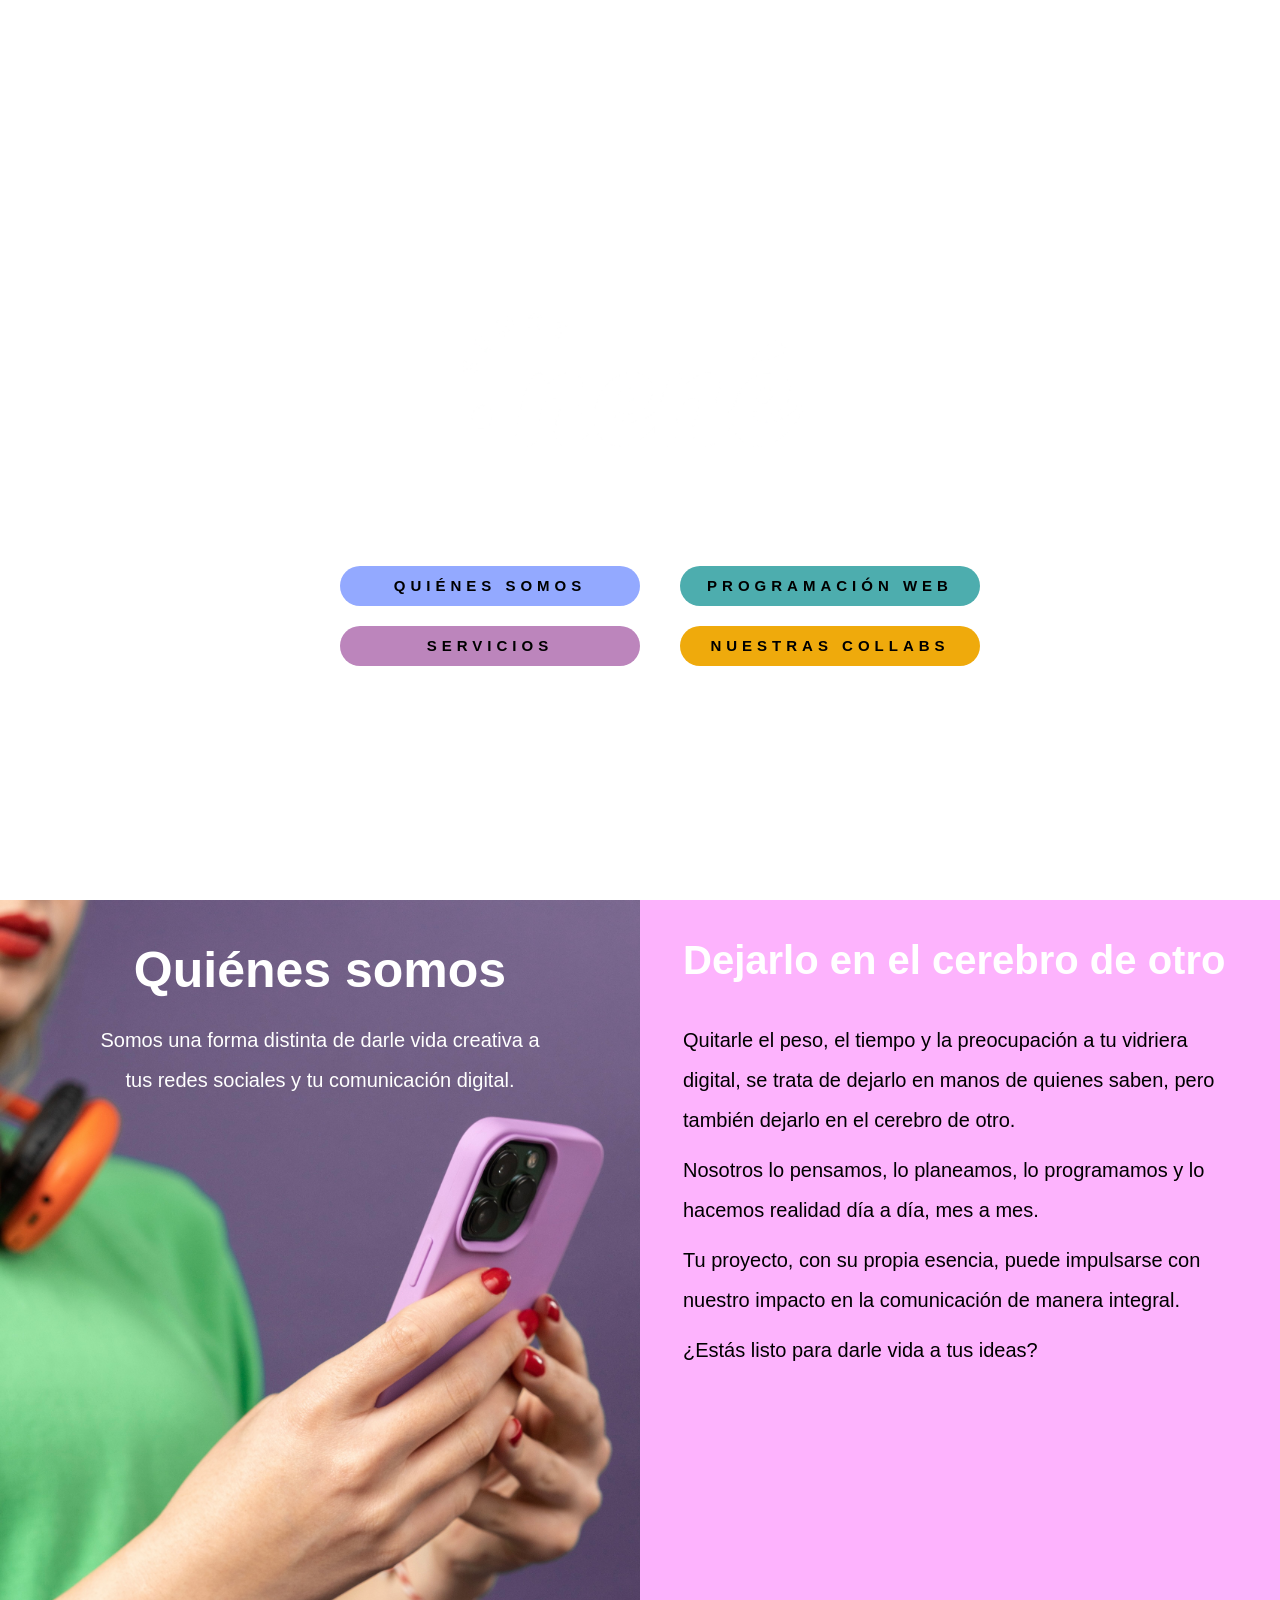
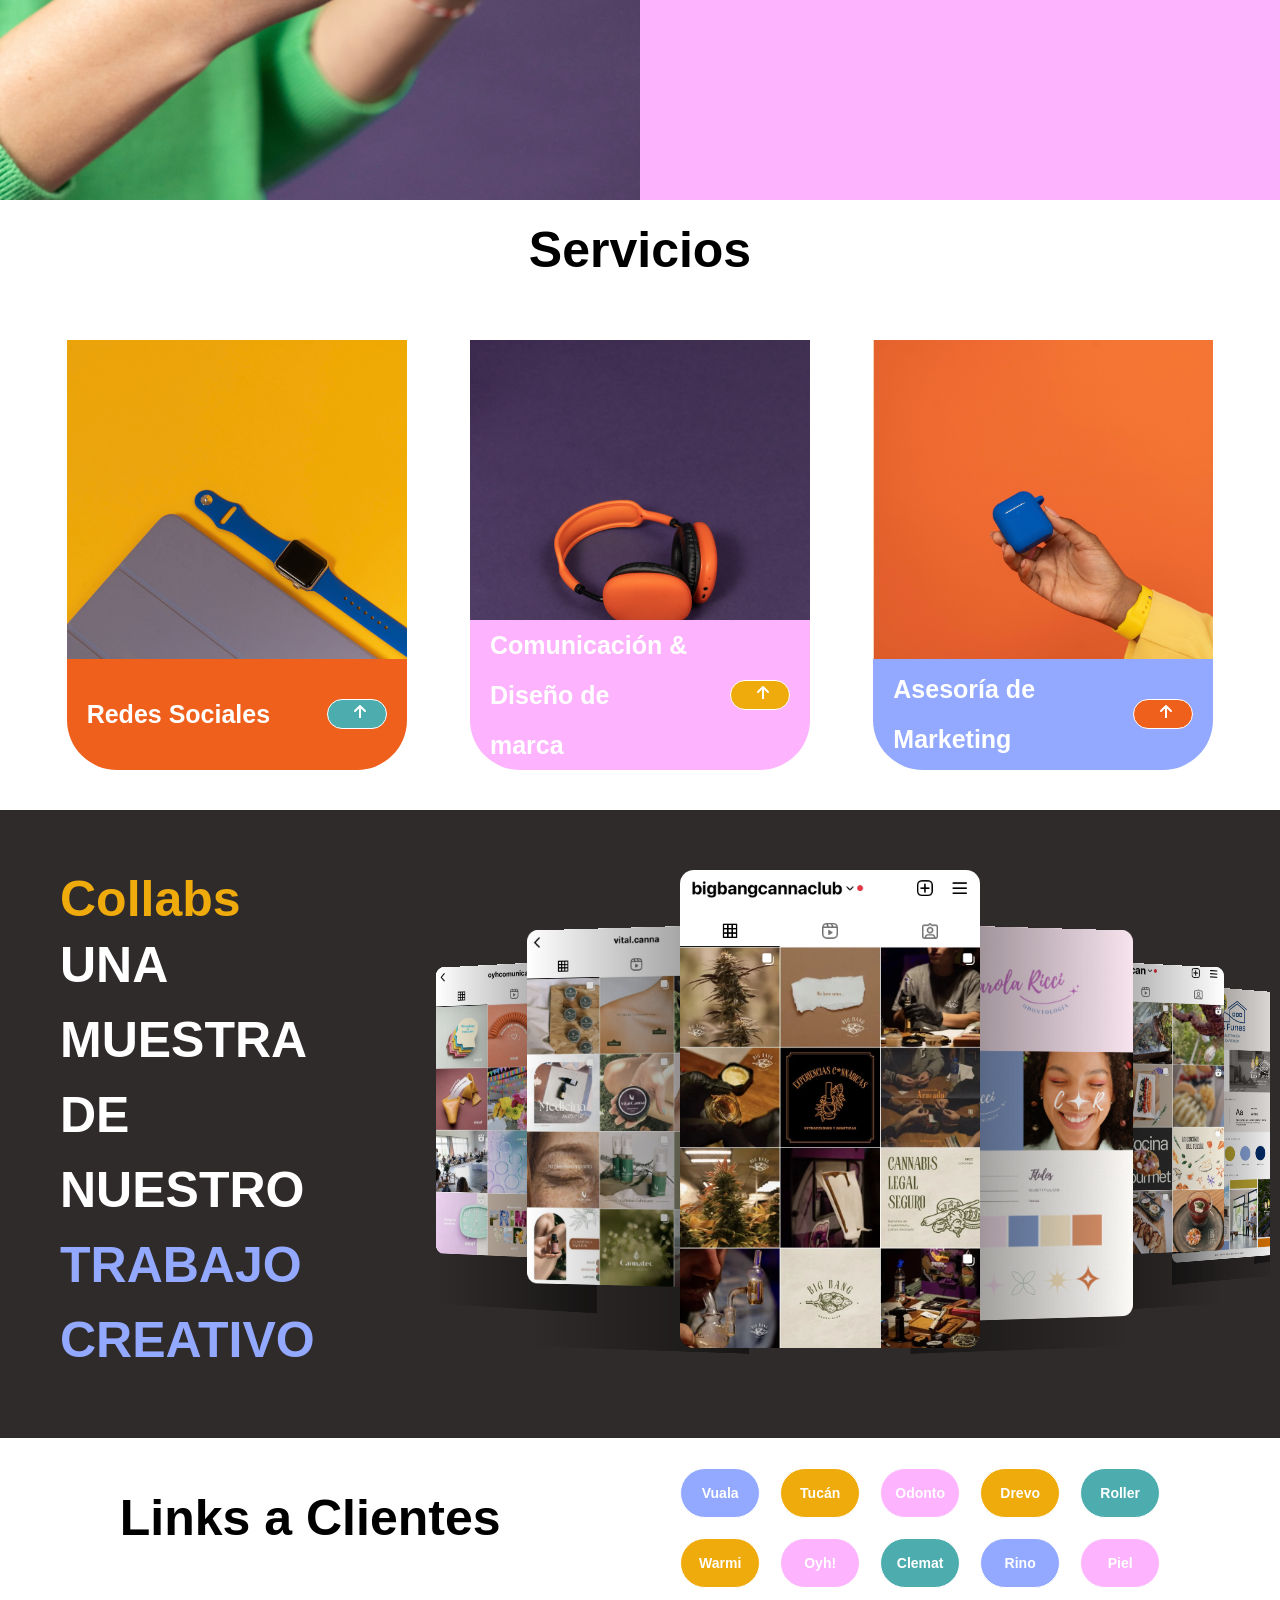
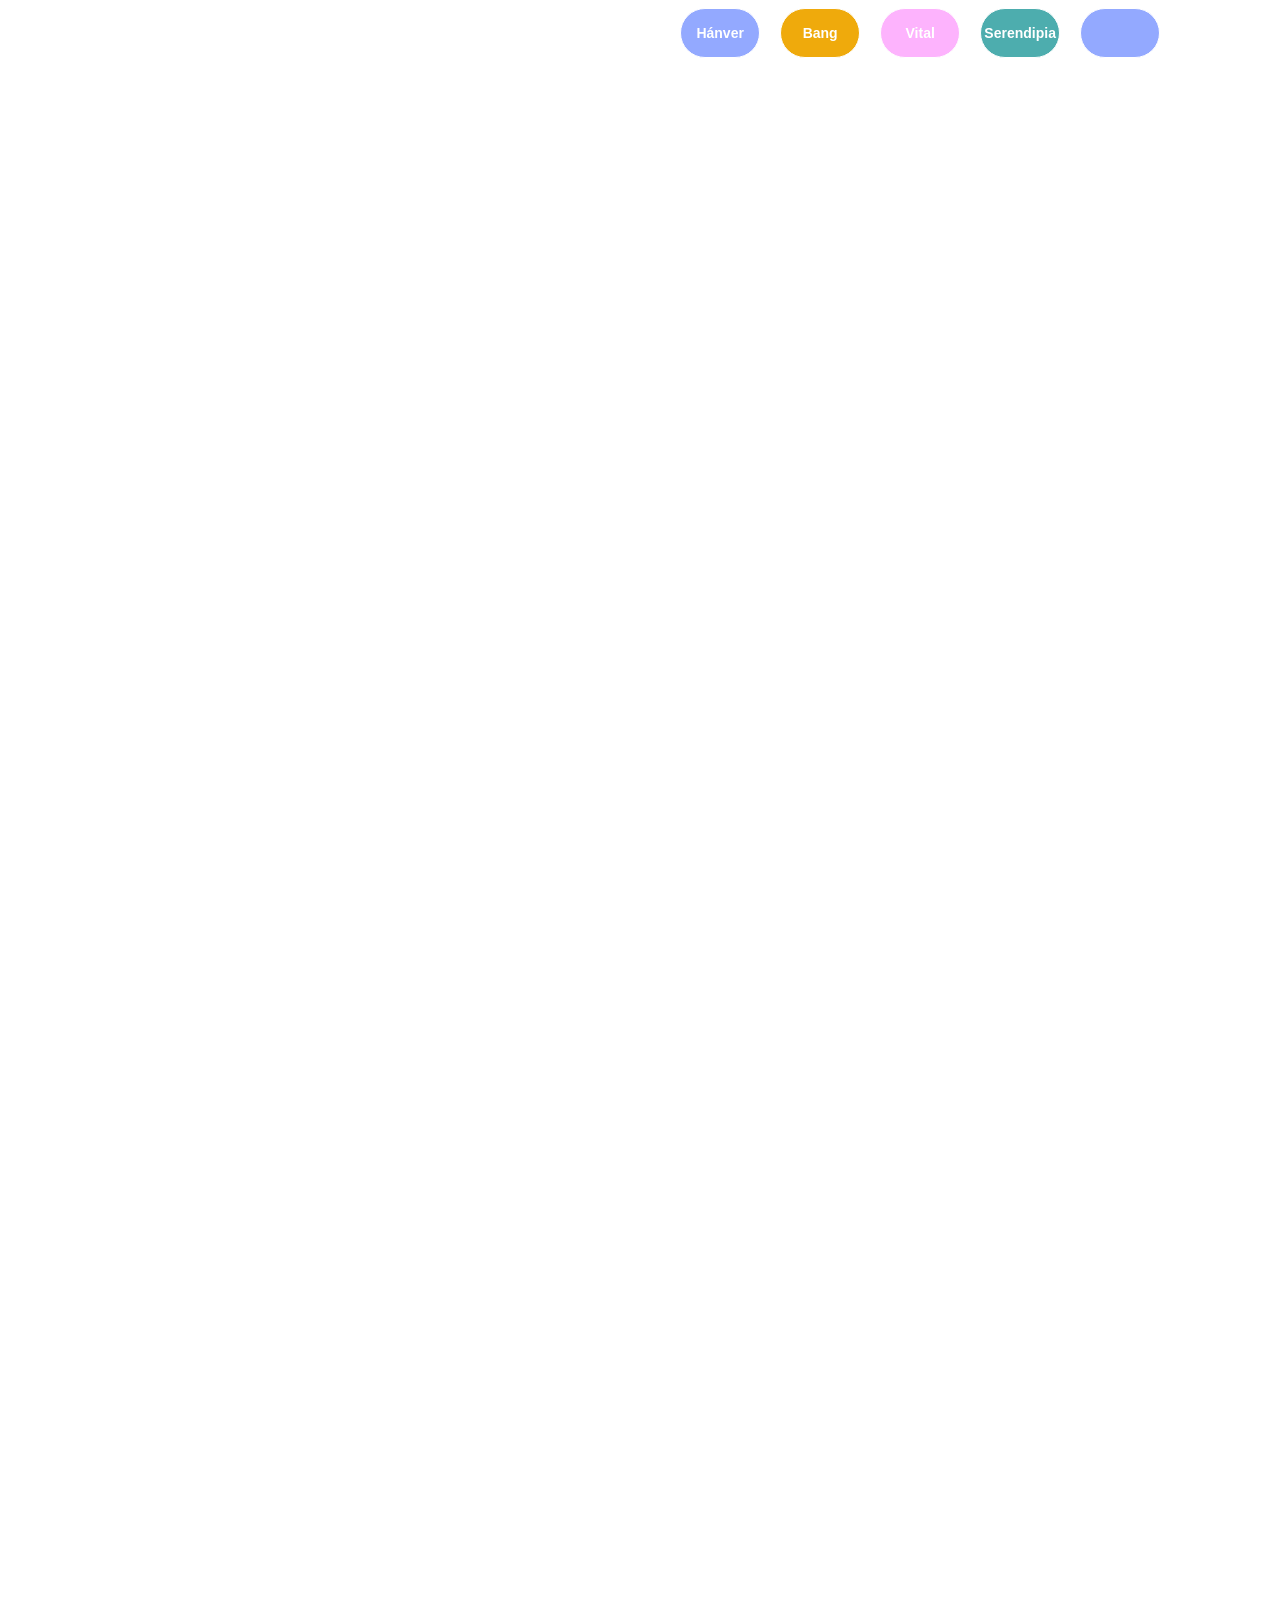
==== index.html @ fcb8351c "smooth scrolling" ====
<!DOCTYPE html>
<html lang="en">
<head>
    <meta charset="UTF-8">
    <link rel="stylesheet" href="./style/swiper.css">

    <meta name="viewport" content="width=device-width, initial-scale=1.0">
    <link rel="stylesheet" href="./style/normalize.css">
    <link rel="stylesheet" href="./style/styles.css">


    
    <title>Somos Nené</title>
</head>
<body>
    <header>
        <div class="redes">
            <a href="https://www.instagram.com/somos.nene" target="_blank">
                <svg xmlns="http://www.w3.org/2000/svg" class="icon icon-tabler icon-tabler-brand-instagram" width="33" height="33" viewBox="0 0 24 24" stroke-width="1.5" stroke="#ffffff" fill="none" stroke-linecap="round" stroke-linejoin="round">
                    <path stroke="none" d="M0 0h24v24H0z" fill="none"/>
                    <path d="M4 4m0 4a4 4 0 0 1 4 -4h8a4 4 0 0 1 4 4v8a4 4 0 0 1 -4 4h-8a4 4 0 0 1 -4 -4z" />
                    <path d="M12 12m-3 0a3 3 0 1 0 6 0a3 3 0 1 0 -6 0" />
                    <path d="M16.5 7.5l0 .01" />
                  </svg>
            </a>
            <a href="https://api.whatsapp.com/send/?phone=5493516327317" target="_blank">
                <svg xmlns="http://www.w3.org/2000/svg" class="icon icon-tabler icon-tabler-brand-whatsapp" width="33" height="33" viewBox="0 0 24 24" stroke-width="1.5" stroke="#ffffff" fill="none" stroke-linecap="round" stroke-linejoin="round">
                <path stroke="none" d="M0 0h24v24H0z" fill="none"/>
                <path d="M3 21l1.65 -3.8a9 9 0 1 1 3.4 2.9l-5.05 .9" />
                <path d="M9 10a.5 .5 0 0 0 1 0v-1a.5 .5 0 0 0 -1 0v1a5 5 0 0 0 5 5h1a.5 .5 0 0 0 0 -1h-1a.5 .5 0 0 0 0 1" />
              </svg>
            </a>
        </div>
            <picture>
                <source srcset="./assets/images/somosNene.webp" type="image/webp" class="imagenNene">
                <img loading="lazy" src="./assets/images/somosNene.png" alt="Marca Natura" class="imagenNene">
          </picture>    
        <div class="ordenButtons">
            <div>
                <ul>
                    <li><a class="buttonA celeste" href="#Quienes">Quiénes Somos</a></li>
                    <li><a  class="buttonA rosa" href="#Servicios">Servicios</a></li>
                 </ul>
            </div>
            <div>
                <ul>
                    <li><a  class="buttonA verde" href="#Programacion">Programación Web</a></li>
                    <li ><a  class="buttonA amarillo" href="#Nuestras">Nuestras Collabs</a></li>
                 </ul>
            </div>
        </div>      
    </header>
    <main id="Quienes">        
            <div class="quienesSomos">
                <div class="quienesSomos-div">
                    <h2>Quiénes somos</h2>
                    <p>Somos una forma distinta de darle vida creativa
                    a tus redes sociales y tu comunicación digital.
                    </p>
                </div>
                
            </div>
            <div class="queHacemos">
                <h3>Dejarlo en el cerebro
                    de otro
                </h3>
                <p> Quitarle el peso, el tiempo y la    preocupación a
                tu vidriera digital, se trata de dejarlo en
                manos de quienes saben, pero también
                dejarlo en el cerebro de otro.</p>
                <p>Nosotros lo pensamos, lo planeamos, lo
                programamos y lo hacemos realidad día a
                día, mes a mes.</p>
                <p> Tu proyecto, con su propia esencia, puede impulsarse con nuestro impacto en la comunicación de manera integral.</p>
                <p>¿Estás listo para darle vida a tus ideas?</p>
                        
                       
                
            </div>
    </main>
    <section id="Servicios">   
        <h2>Servicios</h2>
        <div class="servicios">
            <div class="servicios-card naranja">
                
                <div class="servicios-redes">
                    <div class="servicios-card-overlay">
                        <p> Ofrecemos servicios de gestión integral de redes sociales y creación de contenido personalizado para ayudarte a alcanzar tus objetivos.</p>
                        <ul>
                            <li>Creación de contenido atractivo y relevante para Instagram y TikTok (imágenes, videos, stories, reels, etc.)</li>
                            <li>Gestión y programación de publicaciones para maximizar el alcance y compromiso</li>
                            <li>Análisis y seguimiento de resultados para ajustar estrategias</li>
                            <li>Colaboraciones con influencers relevantes para ampliar tu audiencia</li>
                        </ul>
                    </div>
                </div>
                <div class="servicios-card-titulo">
                    <div><h4>Redes Sociales</h4></div>
                    <div class="servicios-card-titulo-flecha verde"><svg viewBox="48 48" width="18" height="18" fill="none" xmlns="http://www.w3.org/2000/svg"><g id="SVGRepo_bgCarrier" stroke-width="0"></g><g id="SVGRepo_tracerCarrier" stroke-linecap="round" stroke-linejoin="round"></g><g id="SVGRepo_iconCarrier"> <path d="M12 6V18M12 6L7 11M12 6L17 11" stroke="#ffffff" stroke-width="2" stroke-linecap="round" stroke-linejoin="round"></path> </g></svg></div>                    
                </div>                
            </div>
            <div class="servicios-card rosaFuerte">
                
                <div  class="servicios-generacion">
                    <div class="servicios-card-overlay">
                        <p>En este espacio, exploramos las últimas tendencias y tecnologías en diseño gráfico y digital para ayudarte a crear una marca auténtica y atractiva.</p>
                        <ul>
                            <li>Gestión del sistema de comunicación de manera integral</li>
                            <li>Diseños personalizados e innovadores</li>
                            <li>Análisis de elementos claves, dinámicas y estilos de comunicación </li>
                            <li>Diseño integral de todos los elementos del proyecto para darle un marco cohesivo.</li>
                        </ul>
                    </div>
                </div>
                <div class="servicios-card-titulo ">
                    <div><h4>Comunicación & Diseño de marca</h4></div>
                    <div class="servicios-card-titulo-flecha amarillo"><svg viewBox="48 48" width="18" height="18" fill="none" xmlns="http://www.w3.org/2000/svg"><g id="SVGRepo_bgCarrier" stroke-width="0"></g><g id="SVGRepo_tracerCarrier" stroke-linecap="round" stroke-linejoin="round"></g><g id="SVGRepo_iconCarrier"> <path d="M12 6V18M12 6L7 11M12 6L17 11" stroke="#ffffff" stroke-width="2" stroke-linecap="round" stroke-linejoin="round"></path> </g></svg></div>                    
                </div>    
                </div>
            <div class="servicios-card celeste">
                
                <div class="servicios-asesoria">
                    <div class="servicios-card-overlay">
                        <p>¡Lleva tu proyecto al éxito!</p>
                        <p> Ofrecemos asesoría en marketing estratégica para ayudarte a lanzar y consolidar tu proyecto.</p>
                        <ul>
                            <li>Análisis de mercado y competencia</li>
                            <li>Definición de objetivo y target</li>
                            <li>Creación de Márketing personalizados</li>
                            <li>Desarrollo de estrategias de lanzamiento y promoció<nav></nav></li>
                            <li>Seguimiento y ajuste de resultados</li>
                        </ul>

                    </div>
                </div>
                <div class="servicios-card-titulo">
                    <div><h4>Asesoría de Marketing</h4></div>
                    <div class="servicios-card-titulo-flecha naranja"><svg viewBox="48 48" width="18" height="18" fill="none" xmlns="http://www.w3.org/2000/svg"><g id="SVGRepo_bgCarrier" stroke-width="0"></g><g id="SVGRepo_tracerCarrier" stroke-linecap="round" stroke-linejoin="round"></g><g id="SVGRepo_iconCarrier"> <path d="M12 6V18M12 6L7 11M12 6L17 11" stroke="#ffffff" stroke-width="2" stroke-linecap="round" stroke-linejoin="round"></path> </g></svg></div>                    
                </div>    
                
            </div>
        </div>
    </section>
    <section id="Nuestras" class="collabs">
        <div class="collabs-text">
            <h2>Collabs</h2>
            <h3>una muestra de nuestro <span class="color-azul">trabajo creativo</span></h3>
        </div>
        <div class="swiper mySwiper">
            <div class="swiper-wrapper">
              <div class="swiper-slide">
                <picture>
                    <source srcset="./assets/images/feed-bigbang.webp" type="image/webp" class="collabs-img">                    
                    <img src="./assets/images/feed-bigbang.PNG" alt="" class="collabs-img">
                </picture>
              </div>
              <div class="swiper-slide">
                <picture>
                    <source srcset="./assets/images/Caro.zip-3.webp" type="image/webp" class="collabs-img">                    
                    <img src="./assets/images/Caro.zip-3.png" alt="" class="collabs-img">
                </picture>
              </div>
              <div class="swiper-slide">
                <picture>
                    <source srcset="./assets/images/feed-cocina.webp" type="image/webp" class="collabs-img">                    
                    <img src="./assets/images/feed-cocina.PNG" alt="" class="collabs-img">
                </picture>
              </div>
              <div class="swiper-slide">
                <picture>
                    <source srcset="./assets/images/FunesBranding.png.webp" type="image/webp" class="collabs-img">  
                    <img src="./assets/images/FunesBranding.png.png" alt="" class="collabs-img">
                </picture>
              </div>
              <div class="swiper-slide">
                <picture>
                    <source srcset="./assets/images/feed-odonto.webp" type="image/webp" class="collabs-img">  
                    <img src="./assets/images/feed-odonto.PNG" alt="" class="collabs-img">
                </picture>
              </div>
              <div class="swiper-slide">
                <picture>
                    <source srcset="./assets/images/Untitled design.webp" type="image/webp" class="collabs-img">                      
                    <img src="./assets/images/Untitled design.png" alt="" class="collabs-img">
                </picture>
              </div>              
              <div class="swiper-slide">
                <picture>
                    <source srcset="./assets/images/feed-oyh.webp" type="image/webp" class="collabs-img">                      
                    <img src="./assets/images/feed-oyh.PNG" alt="" class="collabs-img">
                </picture>
              </div>
              <div class="swiper-slide">
                <picture>
                    <source srcset="./assets/images/feed-vital.webp" type="image/webp" class="collabs-img">
                    <img src="./assets/images/feed-vital.PNG" alt="" class="collabs-img">
                </picture>
              </div>
            </div>
    
          </div>

    </section>
    <section class="clientes">
        <div>
            <h2>Links a Clientes</h2>
        </div>
        <div class="clientes-links">
            <div class="clientes-link-circulo celeste"><a href="https://www.instagram.com/vualastore?igsh=MWhkZ2EyOTNoZXE4bw==" target="_blank" rel="noopener noreferrer">Vuala</a></div>
            <div class="clientes-link-circulo amarillo"><a href="https://www.instagram.com/lacocinadeltucan?igsh=MTRkcThwMjYya3dmMg==" target="_blank" rel="noopener noreferrer">Tucán</a></div>
            <div class="clientes-link-circulo rosaFuerte"><a href="https://www.instagram.com/odonto.point?igsh=ZHVrNnp3aG5qcGt6" target="_blank" rel="noopener noreferrer"> Odonto</a></div>
            <div class="clientes-link-circulo amarillo"><a href="https://www.instagram.com/grupo.drevo?igsh=YTR5ZTlldTl0b25s" target="_blank" rel="noopener noreferrer">Drevo</a></div>
            <div class="clientes-link-circulo verde"><a href="https://www.instagram.com/drevo.roller?igsh=MWtnMGxiODNyNnNxcA==" target="_blank" rel="noopener noreferrer">Roller</a></div>
            <div class="clientes-link-circulo amarillo"><a href="https://www.instagram.com/warmi.casataller?igsh=eGlsb2hob2toYmJs" target="_blank" rel="noopener noreferrer">Warmi</a></div>
            <div class="clientes-link-circulo rosaFuerte"><a href="https://www.instagram.com/oyhcomunicacion?igsh=MW9iMmk4NXRib3UyNA==" target="_blank" rel="noopener noreferrer">Oyh!</a></div>
            <div class="clientes-link-circulo verde"><a href="https://www.instagram.com/clemat.yoga?igsh=NjR4NmF5MnlwN3Bi" target="_blank" rel="noopener noreferrer">Clemat</a></div>
            <div class="clientes-link-circulo celeste"><a href="https://www.instagram.com/ejecutivorino?igsh=eHZscWFienBqN254" target="_blank" rel="noopener noreferrer">Rino</a></div>
            <div class="clientes-link-circulo rosaFuerte"><a href="https://www.instagram.com/ejecutivorino?igsh=eHZscWFienBqN254" target="_blank" rel="noopener noreferrer">Piel</a></div>
            <div class="clientes-link-circulo celeste"><a href="https://www.instagram.com/volleycampsfunsand?igsh=MWJwZmc2am1xbjh5bQ==" target="_blank" rel="noopener noreferrer">Hánver</a></div>
            <div class="clientes-link-circulo amarillo"><a href="https://www.instagram.com/bigbangcannaclub?igsh=MXM0Z25wejc3bGpybQ==" target="_blank" rel="noopener noreferrer">Bang</a></div>
            <div class="clientes-link-circulo rosaFuerte"><a href="https://www.instagram.com/vital.canna?igsh=NDkxOWJndHVzNmFz" target="_blank" rel="noopener noreferrer">Vital</a></div>
            <div class="clientes-link-circulo verde"><a href="https://www.instagram.com/serendipia.film?igsh=eWJpdXJibGdpZWY=" target="_blank" rel="noopener noreferrer">Serendipia</a></div>
            <div class="clientes-link-circulo celeste"></div>
            

        </div>
    </section>
    <div id="Programacion" class="programacion-web">
        <div class="programacion-web-flex">
            <h2>Programación Web</h2>
        </div>
        <div>
            <p> Ofrecemos servicios de programación y diseño web personalizados para ayudarte a crear una presencia en línea efectiva.
            </p>
            <p>Servicios de programación:</p>
            <ul>
                <li>-Gestión de dominio</li>
                <li>-Administracion de Host</li>                
                <li>-Desarrollo Web</li>
                <li>-Responsive Web Design</li>
                <li>-Optimización de motores de búsqueda (SEO)</li>               

            </ul>
        </div>
        
        
    </div>
    <div class="contacto">
        <h1>Contacto</h1>
        <div class="contacto-contactos">
            <div>
                <p><a href="https://wa.me/5493516327317" target="_blank">+54 9 351 6327317</a></p>
                <p><a href="mailto:somosnene@gmail.com" target="_blank">somosnene@gmail.com</a></p>
            </div>
            <div>
                <a href="https://www.instagram.com/oyhcomunicacion/?hl=es" target="_blank">
                    <svg xmlns="http://www.w3.org/2000/svg" class="icon icon-tabler icon-tabler-brand-instagram" width="70" height="70" viewBox="0 0 24 24" stroke-width="1.5" stroke="#ffffff" fill="none" stroke-linecap="round" stroke-linejoin="round">
                        <path stroke="none" d="M0 0h24v24H0z" fill="none"/>
                        <path d="M4 4m0 4a4 4 0 0 1 4 -4h8a4 4 0 0 1 4 4v8a4 4 0 0 1 -4 4h-8a4 4 0 0 1 -4 -4z" />
                        <path d="M12 12m-3 0a3 3 0 1 0 6 0a3 3 0 1 0 -6 0" />
                        <path d="M16.5 7.5l0 .01" />
                      </svg>
                </a>
                <a href="https://api.whatsapp.com/send/?phone=5493516327317" target="_blank">
                    <svg xmlns="http://www.w3.org/2000/svg" class="icon icon-tabler icon-tabler-brand-whatsapp" width="70" height="70" viewBox="0 0 24 24" stroke-width="1.5" stroke="#ffffff" fill="none" stroke-linecap="round" stroke-linejoin="round">
                    <path stroke="none" d="M0 0h24v24H0z" fill="none"/>
                    <path d="M3 21l1.65 -3.8a9 9 0 1 1 3.4 2.9l-5.05 .9" />
                    <path d="M9 10a.5 .5 0 0 0 1 0v-1a.5 .5 0 0 0 -1 0v1a5 5 0 0 0 5 5h1a.5 .5 0 0 0 0 -1h-1a.5 .5 0 0 0 0 1" />
                  </svg>
                </a>
            </div>
            
        

        </div>
        
    </div>
   
    <script src="https://cdn.jsdelivr.net/npm/swiper@11/swiper-bundle.min.js"></script>

    <script src="app.js"></script>
</body>
</html>
---- style/styles.css ----
@import url('https://db.onlinewebfonts.com/c/a919779c7bf67165eaeaa5375be6fe90?family=Genty+Demo+Regular');

@import url('https://fonts.cdnfonts.com/css/blogger-sans');
:root{
    --fuenteHeading: "Genty Demo Regular", sans-serif;
    --fuenteParrafos: 'Blogger Sans', sans-serif;

    --primario: #784d3C;
    --gris: #e1e1e1;
    --blanco: #FFFF;
    --negro: #000;
    --verde: #4dadae;
    --rosa:#bc85bc;
    --amarillo:#efaa0c;
    --celeste:#93a9ff;
    --rosaFuerte:#fdb3fd;
    --naranja:#ef601d;
}

html{
    box-sizing: border-box;
    font-size: 62.5%;
    scroll-behavior: smooth;
}
*, *:before, *:after{
    box-sizing: inherit;
}

body{
    font-family: var(--fuenteParrafos);
    font-size: 1.6rem;
    line-height: 2;
 
}



/*Generals*/
ul li{
   list-style: none; 
   
}
a{
    text-decoration: none;
}
h1{
    font-size: 6rem;
}
h2{
    font-size: 5rem;
    font-weight: bolder;
    margin: 0;
}
h3{
    font-size: 4rem;
}
h4{
    font-size: 2.5rem;
    color: var(--blanco);
}
.verde{
    background-color: var(--verde);
}
.rosa{
    background-color: var(--rosa);
}
.amarillo{
    background-color: var(--amarillo);
}
.naranja{
    background-color: var(--naranja);
}
.rosaFuerte{
    background-color: var(--rosaFuerte);
}
.celeste{
    background-color: var(--celeste);
}
.color-azul{
    color:var(--celeste)
}
/*Header*/
.imagenNene{
    width: 100%;
}
@media (min-width:768px) {
    .imagenNene{
        width: 500px;
    };    
}
.redes{
    width: 100%;
    display: flex;
    justify-content: flex-end;
    gap: 1rem;
    margin-right: 20rem;
}
header{
    color: white;
    display: flex;
    justify-content: center;
    flex-direction: column;
    align-items: center;
    background-image: url(../assets/images/headingAmarillo.png);
    background-repeat: no-repeat;
    background-size: cover;
    height: 100vh;
}
@media (min-width:768px) {
    .ordenButtons{
        display: flex;
    }
    
}
p{
    font-size: 2rem;
    margin:0;
    padding: 0;
}
h1{
    text-transform: uppercase;
    margin:0;
    font-size: 9rem;
    margin-bottom: 5rem;
    font-family: var(--fuenteHeading);
}

.divName{
    display: flex;
    gap:1rem;
}

/*Botón*/
.buttonA{
    width: 30rem;
    display: block;
    font-family: var(--fuenteParrafos);
    color: var(--negro);
    text-align: center;
    padding: .5rem;
    font-size: 1.5rem;
    text-transform: uppercase;
    letter-spacing: .5rem;
    font-weight: bold;
    margin-bottom: 2rem;
    border-radius: 50px;
}

.buttonA:hover{
    color: white;
}
/*Main*/
main{
    display: flex;
    flex-direction: column;
    height: 100vh;
}

.quienesSomos, .queHacemos{
    height: 50%;
    color: white;
}


.quienesSomos{
    background-image: url(../assets/images/violetaCelu.png);
    background-repeat: no-repeat;
    padding: 2rem;
    background-size: cover;
    display: flex;
    flex-direction: column;
    align-items: center;
}
.quienesSomos-div{
    width: 100%;
    text-align: center;
}

.queHacemos{
    padding: 0 4.3rem;
    background-color: #fdb3fd;
}
.queHacemos p{    
    color:var(--negro);
    font-size: 1.2rem;    
}
@media (min-width:400px) {
    .queHacemos p{    
        font-size: 1rem;    
    }
    
}
@media (min-width:500px) {
    .queHacemos p{    
        font-size: 1.3rem;    
    }
    
}
@media (min-width:768px) {
    .queHacemos p{    
        font-size: 1.8rem;    
    }
    
}
.queHacemos h3{
    font-size: 4rem;
    line-height: 1;

}
@media (min-width:900px) {
    main{
        flex-direction:row;
    }
    .quienesSomos, .queHacemos{
        width: 50%;
        height: 100%;
    }
    .quienesSomos-div{
        width: 45rem;
    }
    .queHacemos p{
        font-size: 2rem;
        margin-bottom: 1rem;
        
    }    
}
/*Servicios*/
section h2{
    text-align: center;
}
.servicios{

    display: flex;
    justify-content: space-around;
    padding: 4rem;
    flex-direction: column;
    gap: 1rem;
    align-items: center;
}
@media (min-width: 768px) {
    .servicios{
        flex-direction: row;
    }
    
}
.servicios-card{    
    display: flex;
    width: 34rem;
    height: 43rem;
    border-bottom-left-radius: 50px;
    border-bottom-right-radius: 50px;
    flex-direction: column;
    justify-content: flex-end;    
}

.servicios-card-overlay p{
     padding: 1rem;
}

.servicios-redes, .servicios-generacion, .servicios-asesoria{
    position: relative;
    height: 100%;
    background-repeat: no-repeat;
    background-size: cover;
}
.servicios-card-overlay{
    color: white;
    font-size: 1rem;
    line-height: normal;
    position:absolute;
    bottom: 0;
    left: 0;
    right: 0;
    background-color: rgba(0, 0, 0, 0.65);
    height: 0;
    width: 100%;
    transition: 0.5s ease;
    overflow: hidden;
    display: flex;
    flex-direction: column;
    align-items: center;
    justify-content: center;
}
.servicios-card-overlay ul li{
    list-style: dot;
    font-size: medium;

}
.servicios-card:hover .servicios-card-overlay{
    height: 100%;    
}
.servicios-redes{
    background-image: url(../assets/images/cardAmarilla.png);
}
.servicios-generacion{
    background-image: url(../assets/images/cardVioleta.png);
}
.servicios-asesoria{
    background-image: url(../assets/images/cardNaranja.png);
}
.servicios-card-titulo{
    height: 15rem;
    display: flex;
    align-items: center;
    justify-content: space-around;
}
.servicios-card-titulo h4{
    margin: 0;
    width: 20rem;
}
.servicios-card-titulo-flecha{
    display: flex;
    align-content:  center;
    justify-content: center;
    width: 6rem;
    height: 3rem;
    border:1px white solid;    
    border-radius: 50px;
}
/* Collabs */
.collabs{
    background-color: #302b2b;
    display: flex;
    padding: 1rem;
    flex-direction: column;
}
.collabs-text{
    padding-top:2rem;
    line-height: normal;
}
@media (min-width: 1024px){
    .collabs{
        flex-direction: row;
        justify-items:center;
        align-items: space-around;
    }
    .collabs-text{
        width: 50rem;
        padding: 5rem;
    }
}

.collabs h2{
    color: var(--amarillo);
    margin: 0;
    text-align: start;
    
}
.collabs h3{
 color: white;
 text-transform: uppercase;
 font-size: 4rem;
 margin: 0; 
 padding-bottom:3rem;
}
.swiper {
    width: 100%;
    padding-bottom: 1.2rem;
  }
@media (min-width: 768px) {
    .swiper{
        padding-top:5rem;
    }
    .collabs h3{
        font-size: 5rem;
        line-height: 1.5;
        padding-bottom:0;
    }
    
}

  .swiper-slide {
    background-position: center;
    background-size: cover;
    width: 30rem;
  }

  @media (min-width: 1100px) {
    .swiper-slide{
        width: 20rem;
    }    
  }
  @media (min-width: 900px) {
    .swiper-slide{
        width: 20rem;
    }    
  }
  @media (min-width: 700px) {
    .swiper-slide{
        width: 25rem;
    }    
  }
  @media (min-width: 610px) {
    .swiper-slide{
        width: 30rem;
    }    
  }
  .swiper-slide img {
    display: block;
    width: 100%;
    border-radius: 14px;
  } 
  @media (min-width: 768px) {
    .swiper-slide img {
        display: block;
        width: 100%;
        border-radius: 14px;
      } 
  }

/* Clientes Links */
.clientes{
    padding: 3rem;
    display: flex;
    justify-content: space-around;
    flex-direction: column;
}
@media (min-width:768px) {
    .clientes{
        flex-direction: row;
    }
    
}
.clientes-links{
    display: grid;
    grid-template-columns: repeat(3, 1fr);
    justify-items: center;
    gap:2rem;
}
@media (min-width:768px) {
    .clientes-links{
        grid-template-columns: repeat(5, 1fr);
    }
    
}

.clientes-link-circulo{
    display: flex;
    cursor: pointer;
    border: none;
    padding: 16px 32px;
    color: azure;
    font-size: 1.4rem;
    font-weight: bold;
    position: relative;
    align-items:  center;
    justify-content: center;
    width: 8rem;
    height: 5rem;
    border:1px white solid;    
    border-radius: 50px;
}
.clientes-link-circulo:hover::before {
    content: "";
    position: absolute;
    top: 0;
    left: 0;
    z-index: -1;
    width: 100%;
    height: 100%;
    background: linear-gradient(45deg, red, blue, deeppink, blue, red, blue, deeppink, blue);
    background-size: 800%;
    border-radius: 12px;
    filter: blur(8px);
    animation: glowing 20s linear infinite;
}
.clientes-link-circulo a{
    color: white;
}

@keyframes glowing {
    0% {
        background-position: 0 0;
    }
    50% {
        background-position: 400% 0;
    }
    100% {
        background-position: 0 0;
    }
}
/* programación */
.programacion-web{
    padding: 5rem;
    background-image: url(../assets/images/naranjaCelu.png);
    background-repeat: no-repeat;
    background-size: cover;
    height: 100vh;
    color: var(--blanco);
    display: flex;
    flex-direction: column;
    justify-content: space-around;    
}
@media (min-width: 768px) {
    .programacion-web{
        flex-direction:row;
    }
    .programacion-web-flex{
        width: 300rem;
        display: flex;
        align-items: flex-end;
    }
    
}
/* contacto */
.contacto{
    color:var(--blanco);
    height: 100vh;
    background-image: url(../assets/images/amarillloContacto.png);
    background-size: cover;
    background-repeat: no-repeat;
    display: flex;
    flex-direction: column;
    justify-content: flex-start;
    align-items: center;
}
.contacto h1{
    text-transform: none;
    margin: 0;
    border-bottom: solid 0.5rem;
    font-size: 6rem;
    padding: 0;
}
.contacto a{
    text-decoration: none;
    color: var(--blanco);
}
.contacto-contactos{
    display: flex;
    flex-direction: column;
    gap: 3rem;
}
@media (min-width: 768px) {
    .contacto-contactos{
        flex-direction: row;
    }
}
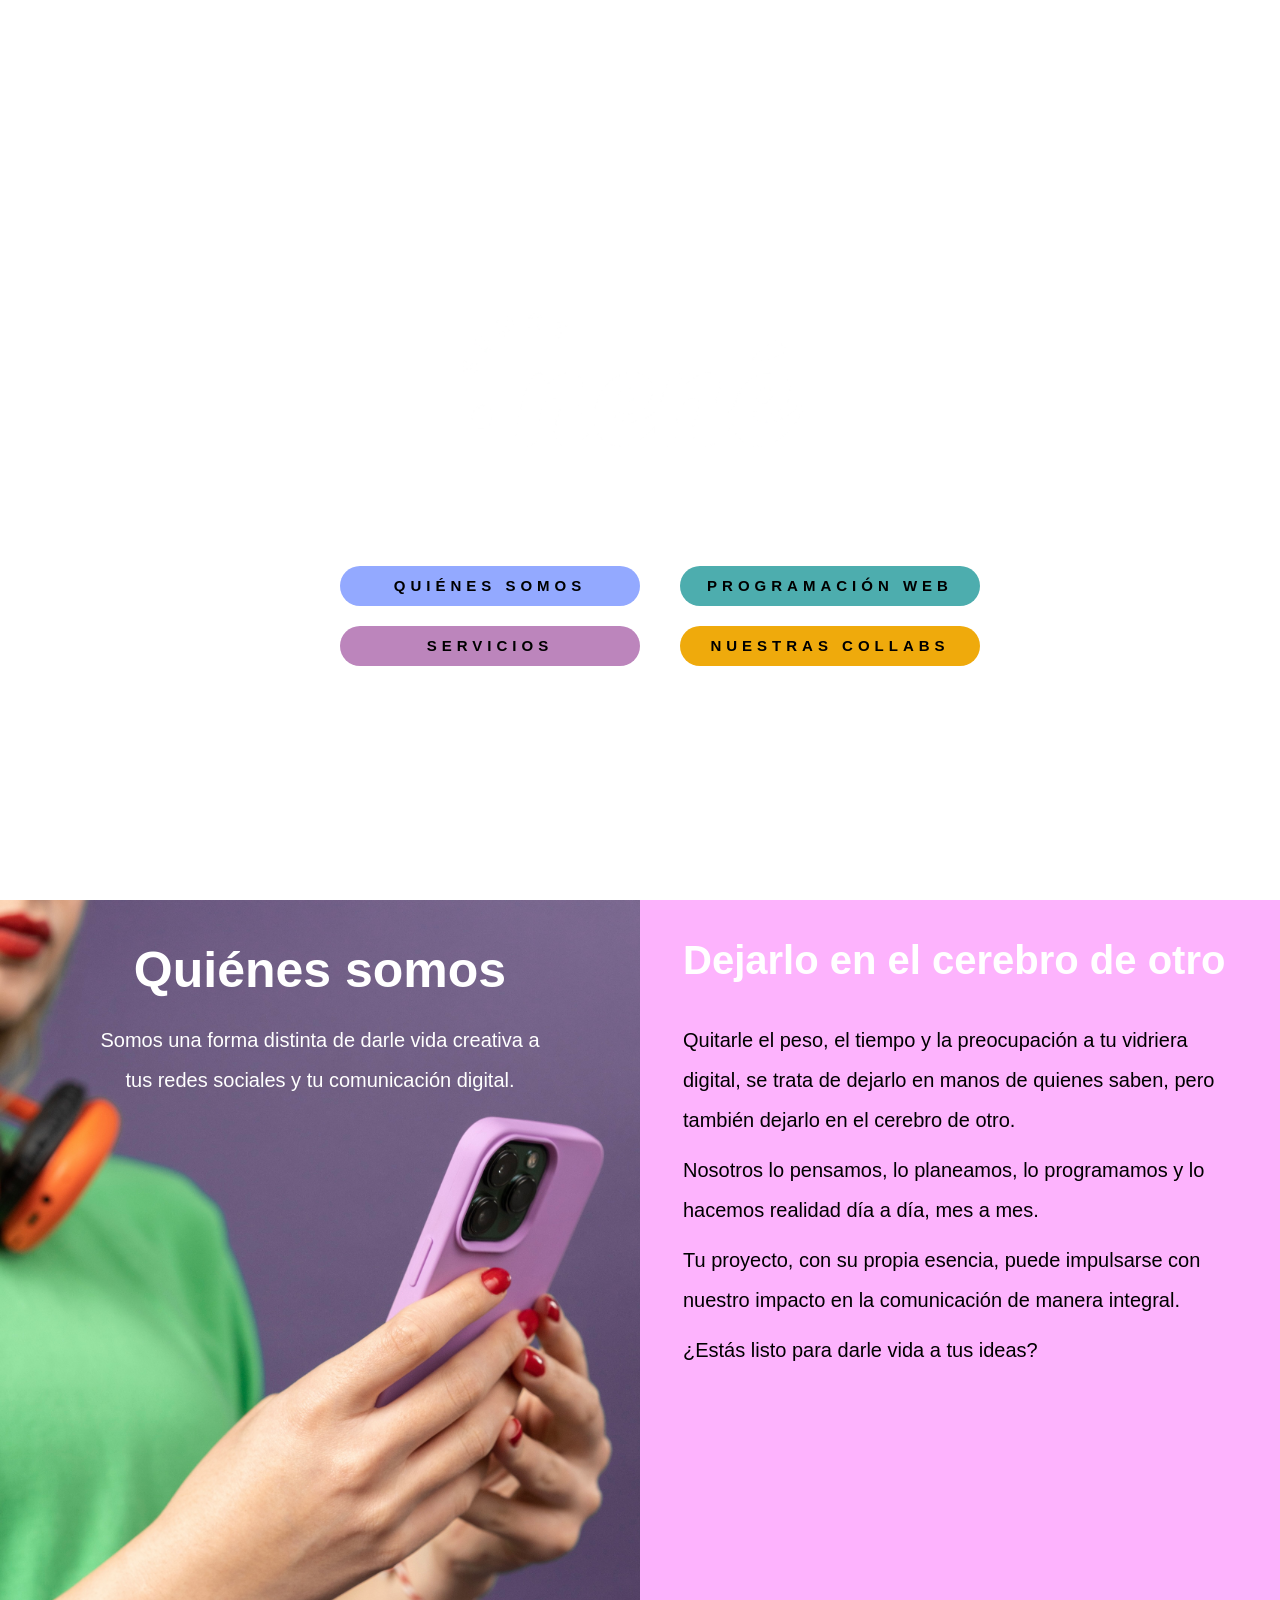
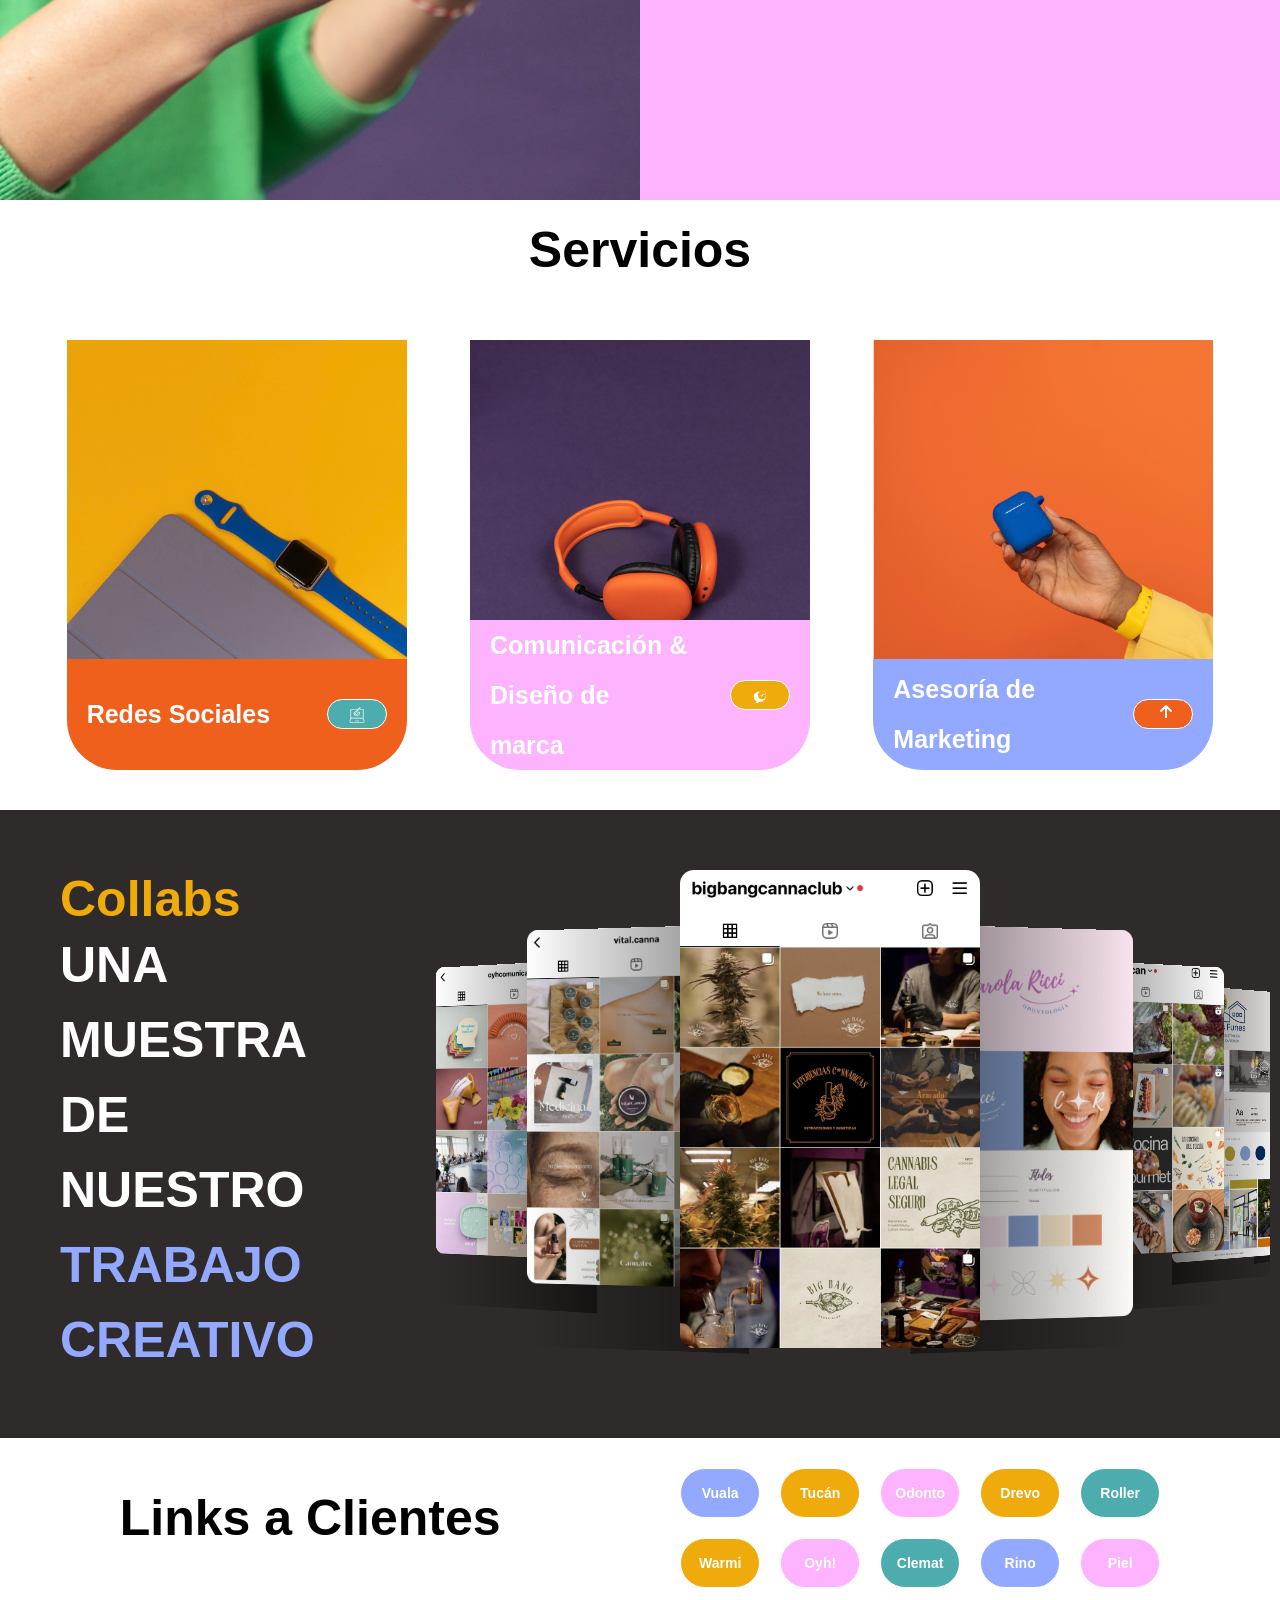
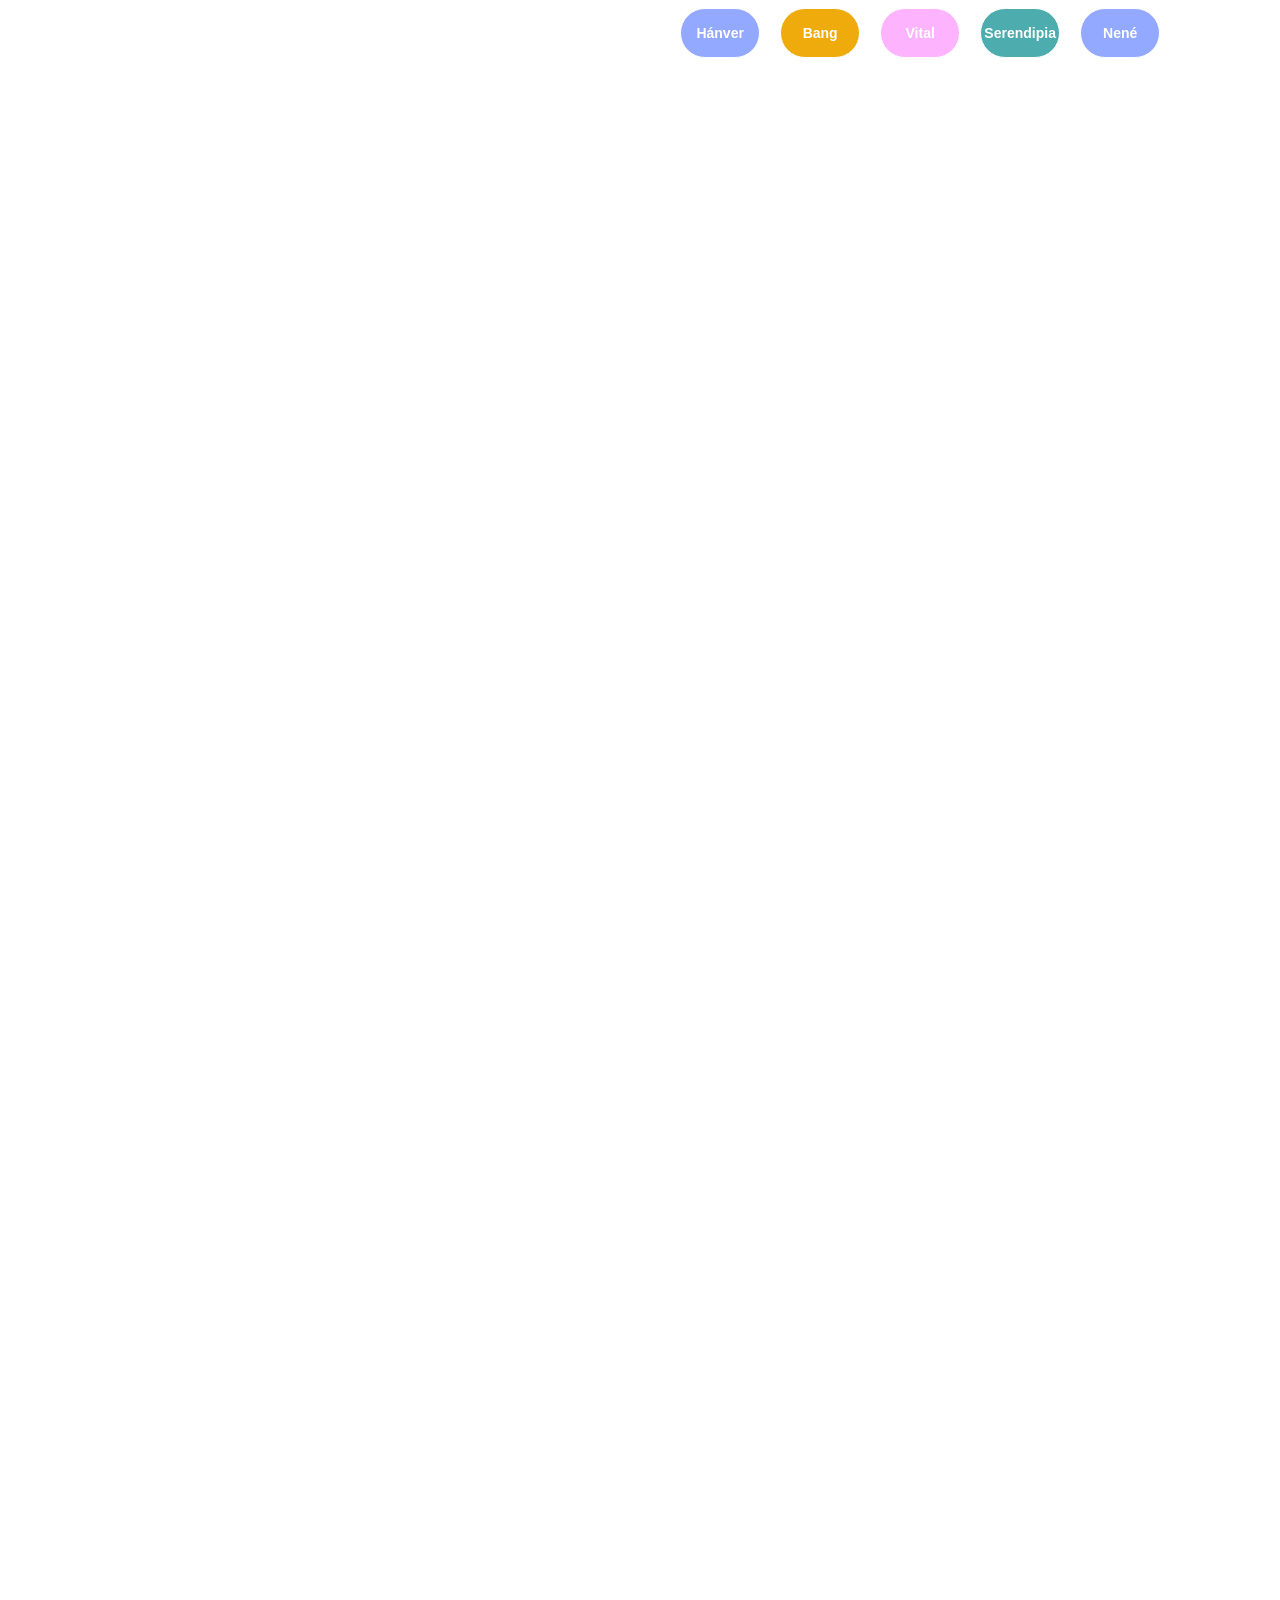
==== commit d24d8787: "metas" ====
--- a/index.html
+++ b/index.html
@@ -2,6 +2,13 @@
 <html lang="en">
 <head>
     <meta charset="UTF-8">
+    <title>Somos Nené</title>
+    <link rel="shortcut icon" href="./assets/images/somosNene.png" type="image/x-icon">
+
+    <meta name="description" content="Somos una agencia que diseña, crea y proyecta tu identidad en las redes. Juntos creamos desde el Branding, la paleta de colores, tu comunicación y diseñamos tus posts y, también, la Web de tu emprendimiento">
+    <meta name="keywords" content="Marketing, comunity manager, redes, branding, comunicación, post">
+    
+
     <link rel="stylesheet" href="./style/swiper.css">
 
     <meta name="viewport" content="width=device-width, initial-scale=1.0">
@@ -9,8 +16,7 @@
     <link rel="stylesheet" href="./style/styles.css">
 
 
-    
-    <title>Somos Nené</title>
+
 </head>
 <body>
     <header>
@@ -96,7 +102,7 @@
                 </div>
                 <div class="servicios-card-titulo">
                     <div><h4>Redes Sociales</h4></div>
-                    <div class="servicios-card-titulo-flecha verde"><svg viewBox="48 48" width="18" height="18" fill="none" xmlns="http://www.w3.org/2000/svg"><g id="SVGRepo_bgCarrier" stroke-width="0"></g><g id="SVGRepo_tracerCarrier" stroke-linecap="round" stroke-linejoin="round"></g><g id="SVGRepo_iconCarrier"> <path d="M12 6V18M12 6L7 11M12 6L17 11" stroke="#ffffff" stroke-width="2" stroke-linecap="round" stroke-linejoin="round"></path> </g></svg></div>                    
+                    <div class="servicios-card-titulo-flecha verde"><svg xmlns="http://www.w3.org/2000/svg" xmlns:xlink="http://www.w3.org/1999/xlink" width="32" zoomAndPan="magnify" viewBox="0 0 810 809.999993" height="32" preserveAspectRatio="xMidYMid meet" version="1.0"><defs><clipPath id="65e16058f7"><path d="M 210 225 L 600 225 L 600 573.007812 L 210 573.007812 Z M 210 225 " clip-rule="nonzero"/></clipPath></defs><g clip-path="url(#65e16058f7)"><path fill="#ffffff" d="M 598 541.167969 L 567.433594 464.738281 C 566.589844 462.632812 565.453125 460.71875 564.105469 459 C 568.125 454.503906 570.652344 448.636719 570.652344 442.128906 L 570.652344 250.804688 C 570.652344 236.8125 559.214844 225.378906 545.222656 225.378906 L 491.929688 225.378906 L 473.074219 242.835938 L 545.222656 242.835938 C 549.601562 242.835938 553.191406 246.425781 553.191406 250.804688 L 553.191406 442.128906 C 553.191406 446.460938 549.671875 450.054688 545.355469 450.132812 L 264.699219 450.132812 C 260.328125 450.054688 256.808594 446.460938 256.808594 442.128906 L 256.808594 250.804688 C 256.808594 246.425781 260.394531 242.835938 264.835938 242.835938 L 402.75 242.835938 L 418.929688 225.378906 L 264.835938 225.378906 C 250.785156 225.378906 239.347656 236.8125 239.347656 250.804688 L 239.347656 442.128906 C 239.347656 448.632812 241.871094 454.5 245.898438 458.996094 C 244.546875 460.714844 243.410156 462.632812 242.5625 464.746094 L 211.996094 541.167969 C 209.125 548.335938 210 556.441406 214.332031 562.832031 C 218.660156 569.226562 225.855469 573.046875 233.582031 573.046875 L 576.417969 573.046875 C 584.140625 573.046875 591.339844 569.226562 595.667969 562.832031 C 600 556.433594 600.871094 548.335938 598 541.167969 Z M 581.230469 553.058594 C 580.714844 553.824219 579.203125 555.609375 576.417969 555.609375 L 233.582031 555.609375 C 230.796875 555.609375 229.285156 553.824219 228.765625 553.058594 C 228.246094 552.292969 227.148438 550.226562 228.179688 547.636719 L 258.75 471.222656 C 259.636719 469.003906 261.757812 467.566406 264.148438 467.566406 L 545.851562 467.566406 C 548.242188 467.566406 550.359375 469.003906 551.25 471.214844 L 581.816406 547.644531 C 582.847656 550.226562 581.753906 552.292969 581.230469 553.058594 Z M 581.230469 553.058594 " fill-opacity="1" fill-rule="nonzero"/></g><path fill="#ffffff" d="M 437.933594 506.6875 L 372.070312 506.6875 C 369.976562 506.6875 368.179688 508.171875 367.785156 510.226562 L 361.976562 540.738281 C 361.730469 542.015625 362.074219 543.332031 362.902344 544.335938 C 363.726562 545.332031 364.957031 545.914062 366.257812 545.914062 L 443.742188 545.914062 C 445.042969 545.914062 446.273438 545.332031 447.105469 544.335938 C 447.933594 543.332031 448.265625 542.015625 448.023438 540.738281 L 442.210938 510.226562 C 441.820312 508.171875 440.027344 506.6875 437.933594 506.6875 Z M 371.523438 537.195312 L 375.675781 515.402344 L 434.324219 515.402344 L 438.476562 537.195312 Z M 371.523438 537.195312 " fill-opacity="1" fill-rule="nonzero"/><path fill="#ffffff" d="M 475.75 305.679688 C 470.335938 299.839844 462.972656 296.554688 455.003906 296.308594 C 447.15625 296.066406 439.554688 298.925781 433.773438 304.339844 C 427.996094 309.816406 424.648438 317.117188 424.40625 325.085938 C 424.34375 329.097656 423.492188 333.054688 422.03125 336.824219 C 421.425781 338.46875 420.269531 340.535156 419.296875 342.238281 C 418.199219 343.941406 416.921875 345.890625 415.339844 347.53125 C 409.746094 354.164062 401.289062 358.847656 392.285156 360.367188 C 382.429688 361.949219 372.027344 360.003906 363.691406 355.074219 C 361.015625 353.554688 358.460938 351.730469 356.089844 349.601562 C 354.386719 349.785156 352.621094 349.84375 350.796875 349.90625 L 349.640625 349.964844 C 347.085938 349.964844 341.671875 349.722656 335.464844 348.019531 C 340.757812 356.355469 347.9375 363.167969 356.269531 367.910156 C 367.464844 374.421875 381.394531 377.035156 394.65625 374.96875 C 407.25 372.839844 418.625 366.511719 426.414062 357.386719 C 428.664062 354.953125 430.304688 352.398438 431.886719 349.90625 C 433.285156 347.53125 434.808594 344.792969 435.78125 342.117188 C 437.851562 336.824219 439.003906 331.289062 439.1875 325.511719 C 439.308594 321.554688 440.953125 317.84375 443.871094 315.109375 C 446.792969 312.429688 450.5625 310.972656 454.578125 311.09375 C 458.59375 311.152344 462.242188 312.855469 465.042969 315.777344 C 467.71875 318.695312 469.179688 322.46875 469.058594 326.484375 C 468.996094 327.394531 468.9375 328.308594 468.691406 329.097656 L 468.449219 330.621094 C 466.441406 339.441406 463.09375 347.59375 458.351562 355.015625 C 455.917969 359.03125 453.117188 362.316406 450.625 365.175781 C 447.277344 368.945312 444.296875 371.746094 441.195312 374.054688 C 428.421875 384.398438 411.628906 390.238281 395.203125 389.996094 C 378.902344 389.691406 363.449219 384.09375 351.585938 374.117188 C 342.828125 366.878906 336.195312 357.570312 332.363281 347.046875 C 326.886719 345.039062 321.230469 341.9375 316.726562 336.703125 C 315.816406 335.730469 315.085938 334.636719 314.539062 333.480469 C 314.113281 335.367188 314.171875 337.375 314.539062 339.257812 C 318.128906 357.328125 327.921875 373.753906 342.15625 385.433594 C 356.453125 397.539062 375.25 404.414062 394.960938 404.777344 L 396.117188 404.777344 C 415.828125 404.777344 435.050781 398.023438 450.382812 385.675781 C 454.03125 382.878906 457.558594 379.59375 461.695312 375.03125 C 464.554688 371.746094 467.902344 367.730469 470.882812 362.921875 C 476.480469 354.101562 480.492188 344.308594 482.804688 333.84375 L 483.171875 332.324219 C 483.535156 330.558594 483.78125 328.734375 483.839844 326.910156 C 484.082031 318.941406 481.222656 311.457031 475.75 305.679688 Z M 475.75 305.679688 " fill-opacity="1" fill-rule="nonzero"/><path fill="#ffffff" d="M 490.019531 188.464844 C 482.792969 181.769531 471.46875 182.1875 464.761719 189.417969 L 375.957031 285.167969 C 352.152344 285.589844 339.691406 303.71875 336.0625 314.449219 C 335.355469 315.535156 333.714844 317.390625 329.871094 317.390625 C 329.832031 317.390625 329.796875 317.390625 329.757812 317.390625 C 326.488281 317.484375 323.730469 319.183594 322.40625 322.042969 C 321.070312 324.929688 321.542969 328.339844 323.609375 330.738281 C 331.703125 340.125 345.675781 340.824219 349.640625 340.824219 C 350.078125 340.824219 350.398438 340.816406 350.570312 340.8125 C 365.066406 340.488281 376.425781 336.082031 384.335938 327.714844 C 392.683594 318.886719 394.707031 308.082031 395.183594 302.636719 L 490.023438 214.675781 C 490.339844 214.382812 490.675781 214.050781 490.976562 213.726562 C 494.222656 210.226562 495.914062 205.671875 495.730469 200.898438 C 495.550781 196.128906 493.523438 191.710938 490.019531 188.464844 Z M 350.210938 328.015625 C 348.460938 328.078125 344.921875 327.851562 341.375 326.878906 C 343.859375 325.234375 345.945312 323.003906 347.496094 320.261719 L 348.042969 319 C 348.304688 318.160156 354.101562 300.261719 373.175781 298.183594 C 373.738281 299.875 374.621094 301.476562 375.898438 302.855469 C 377.476562 304.554688 379.453125 305.722656 381.609375 306.382812 C 380.683594 310.171875 378.828125 314.90625 375.035156 318.917969 C 369.558594 324.707031 361.234375 327.769531 350.210938 328.015625 Z M 481.320312 205.292969 L 388.804688 290.6875 L 388.527344 290.4375 L 474.148438 198.121094 C 475.148438 197.042969 476.507812 196.5 477.867188 196.5 C 479.101562 196.5 480.34375 196.949219 481.320312 197.851562 C 482.3125 198.773438 482.886719 200.027344 482.9375 201.382812 C 482.992188 202.738281 482.511719 204.027344 481.320312 205.292969 Z M 481.320312 205.292969 " fill-opacity="1" fill-rule="nonzero"/></svg></div>                    
                 </div>                
             </div>
             <div class="servicios-card rosaFuerte">
@@ -114,7 +120,7 @@
                 </div>
                 <div class="servicios-card-titulo ">
                     <div><h4>Comunicación & Diseño de marca</h4></div>
-                    <div class="servicios-card-titulo-flecha amarillo"><svg viewBox="48 48" width="18" height="18" fill="none" xmlns="http://www.w3.org/2000/svg"><g id="SVGRepo_bgCarrier" stroke-width="0"></g><g id="SVGRepo_tracerCarrier" stroke-linecap="round" stroke-linejoin="round"></g><g id="SVGRepo_iconCarrier"> <path d="M12 6V18M12 6L7 11M12 6L17 11" stroke="#ffffff" stroke-width="2" stroke-linecap="round" stroke-linejoin="round"></path> </g></svg></div>                    
+                    <div class="servicios-card-titulo-flecha amarillo"><svg xmlns="http://www.w3.org/2000/svg" xmlns:xlink="http://www.w3.org/1999/xlink" width="40" zoomAndPan="magnify" viewBox="0 0 810 809.999993" height="32" preserveAspectRatio="xMidYMid meet" version="1.0"><defs><clipPath id="f3b1c72f9a"><path d="M 244 244.824219 L 566 244.824219 L 566 565 L 244 565 Z M 244 244.824219 " clip-rule="nonzero"/></clipPath></defs><g clip-path="url(#f3b1c72f9a)"><path fill="#ffffff" d="M 390.390625 265.464844 C 408.46875 252.394531 430.492188 244.722656 454.253906 244.722656 C 515.71875 244.722656 565.546875 296.054688 565.546875 359.378906 C 565.546875 384.589844 557.648438 407.902344 544.265625 426.828125 C 529.496094 486.808594 468.6875 531.75 395.921875 531.75 C 389.597656 531.75 383.363281 531.414062 377.246094 530.753906 C 361.164062 549.574219 334.265625 562.609375 302.820312 564.300781 C 291.492188 564.910156 280.484375 564 270.132812 561.796875 C 295.839844 553.207031 315.539062 536.363281 324.023438 515.886719 C 276.472656 493.398438 244.15625 449.292969 244.15625 398.566406 C 244.15625 326.632812 309.136719 268.019531 390.390625 265.464844 Z M 453.039062 463.613281 C 508.917969 463.613281 554.21875 416.945312 554.21875 359.378906 C 554.21875 301.8125 508.917969 255.144531 453.039062 255.144531 C 397.160156 255.144531 351.863281 301.8125 351.863281 359.378906 C 351.863281 416.945312 397.160156 463.613281 453.039062 463.613281 Z M 450.90625 362.78125 L 485.804688 327.882812 C 490.136719 323.550781 497.160156 323.550781 501.488281 327.882812 C 505.820312 332.214844 505.820312 339.238281 501.488281 343.570312 L 454.898438 390.160156 C 450.488281 394.570312 443.339844 394.570312 438.929688 390.160156 L 417.652344 368.882812 C 413.320312 364.550781 413.320312 357.527344 417.652344 353.195312 C 421.984375 348.863281 429.003906 348.863281 433.335938 353.195312 L 442.921875 362.78125 C 445.128906 364.984375 448.703125 364.984375 450.90625 362.78125 Z M 450.90625 362.78125 " fill-opacity="1" fill-rule="nonzero"/></g></svg></div>                    
                 </div>    
                 </div>
             <div class="servicios-card celeste">
@@ -220,7 +226,7 @@
             <div class="clientes-link-circulo amarillo"><a href="https://www.instagram.com/bigbangcannaclub?igsh=MXM0Z25wejc3bGpybQ==" target="_blank" rel="noopener noreferrer">Bang</a></div>
             <div class="clientes-link-circulo rosaFuerte"><a href="https://www.instagram.com/vital.canna?igsh=NDkxOWJndHVzNmFz" target="_blank" rel="noopener noreferrer">Vital</a></div>
             <div class="clientes-link-circulo verde"><a href="https://www.instagram.com/serendipia.film?igsh=eWJpdXJibGdpZWY=" target="_blank" rel="noopener noreferrer">Serendipia</a></div>
-            <div class="clientes-link-circulo celeste"></div>
+            <div class="clientes-link-circulo celeste"><a href="https://www.instagram.com/somos.nene" target="_blank" rel="noopener noreferrer">Nené</a></div>
             
 
         </div>
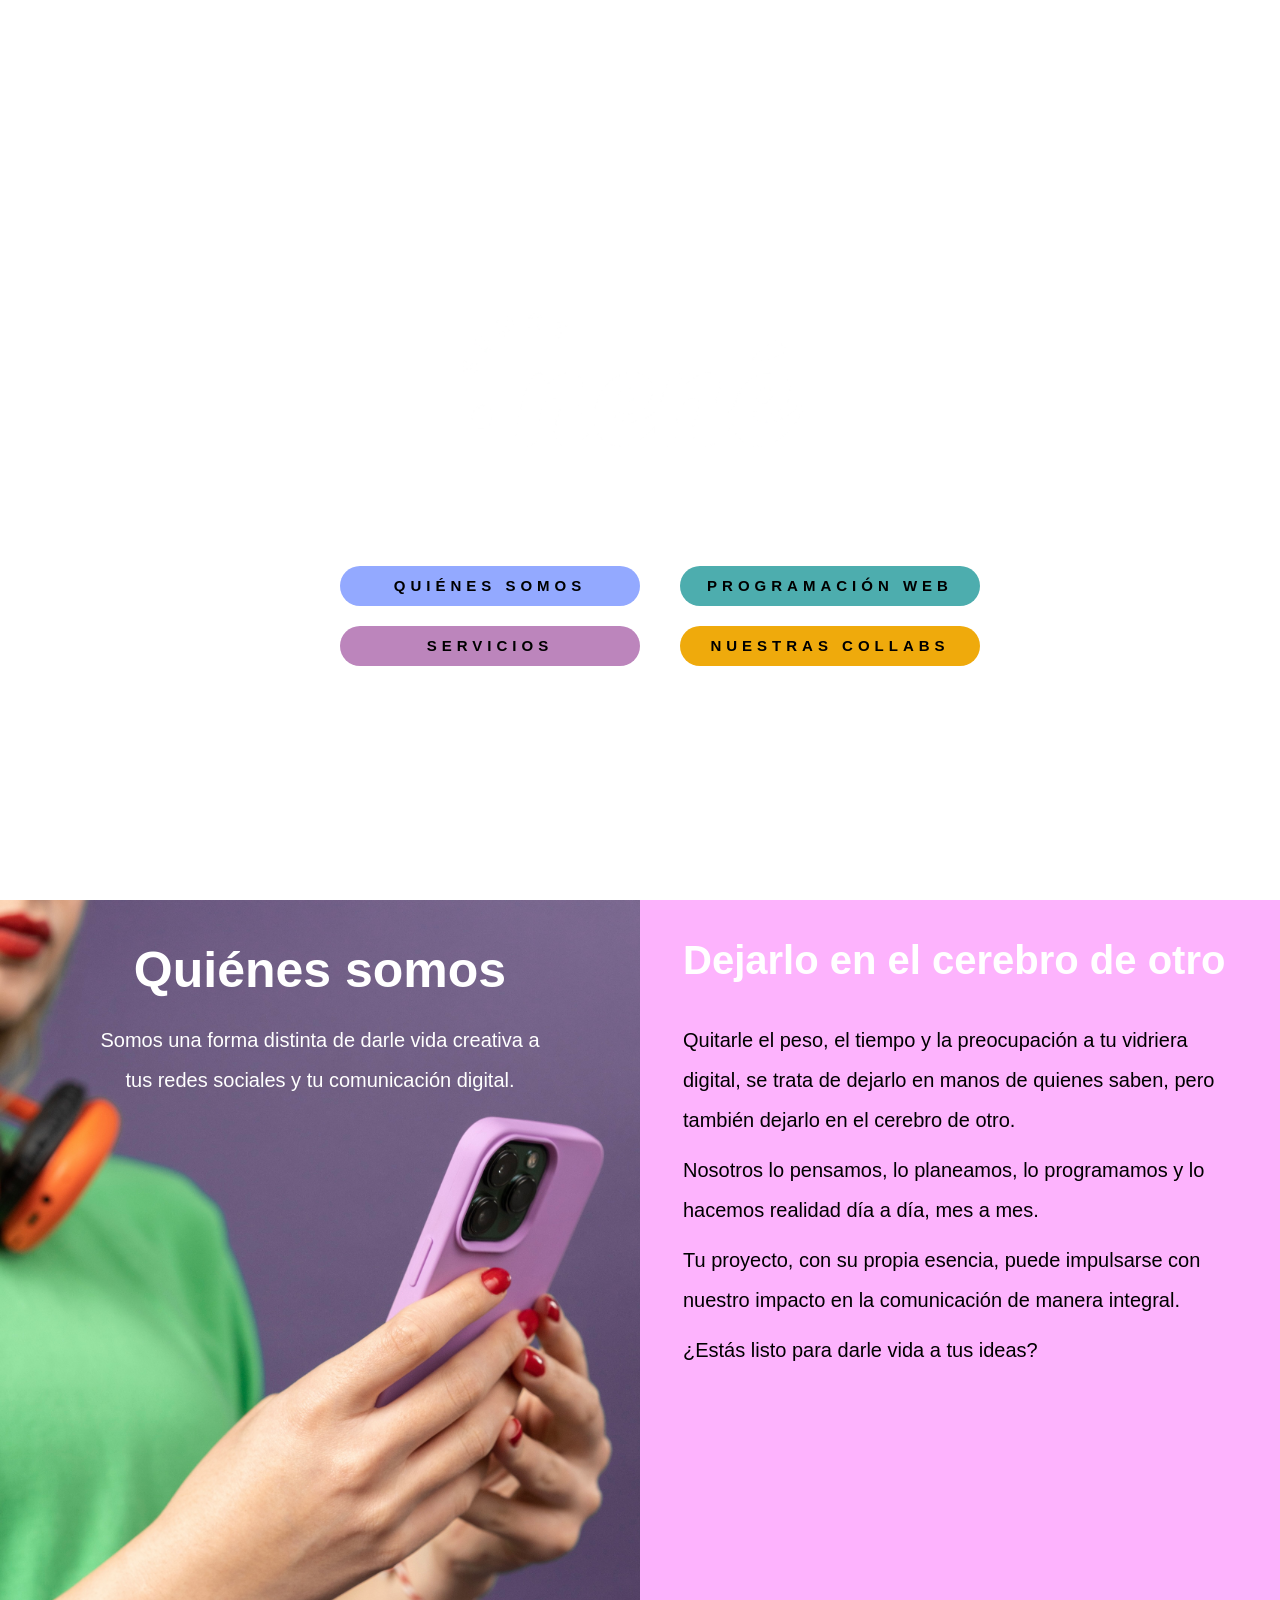
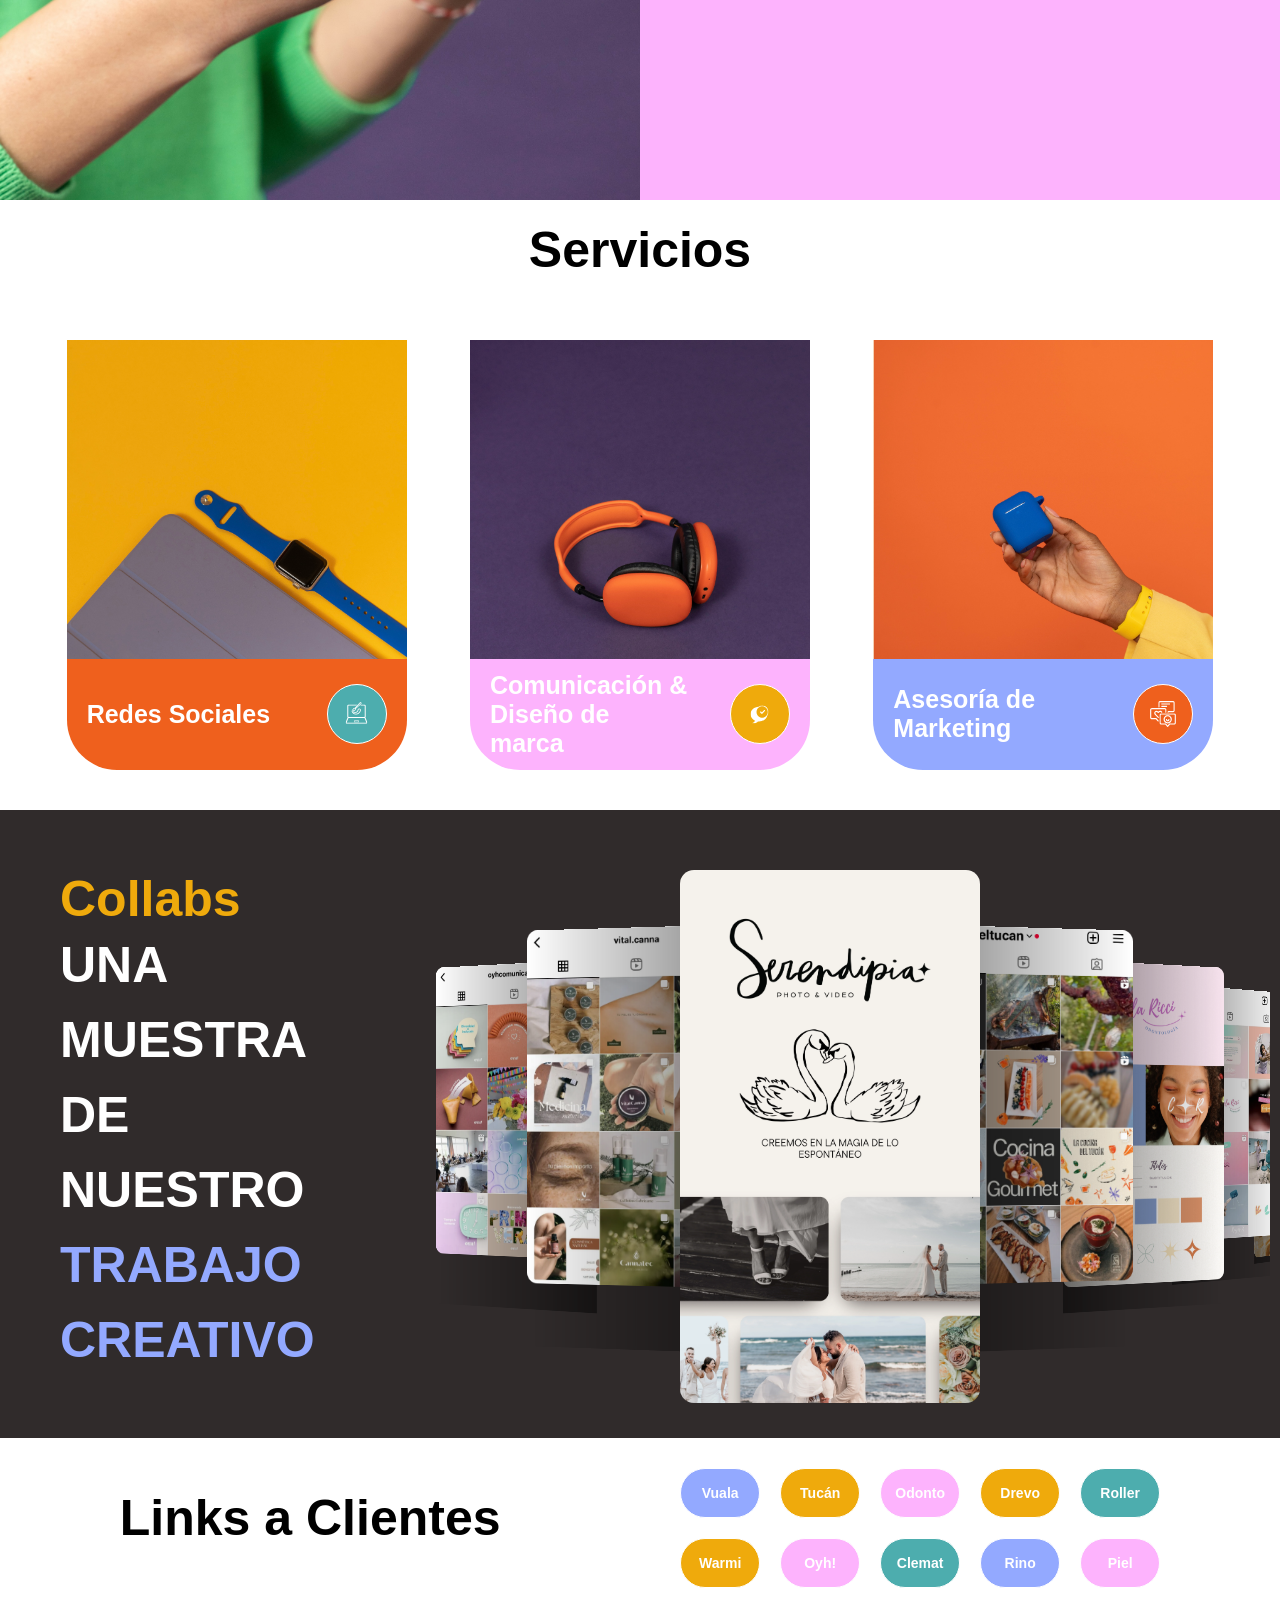
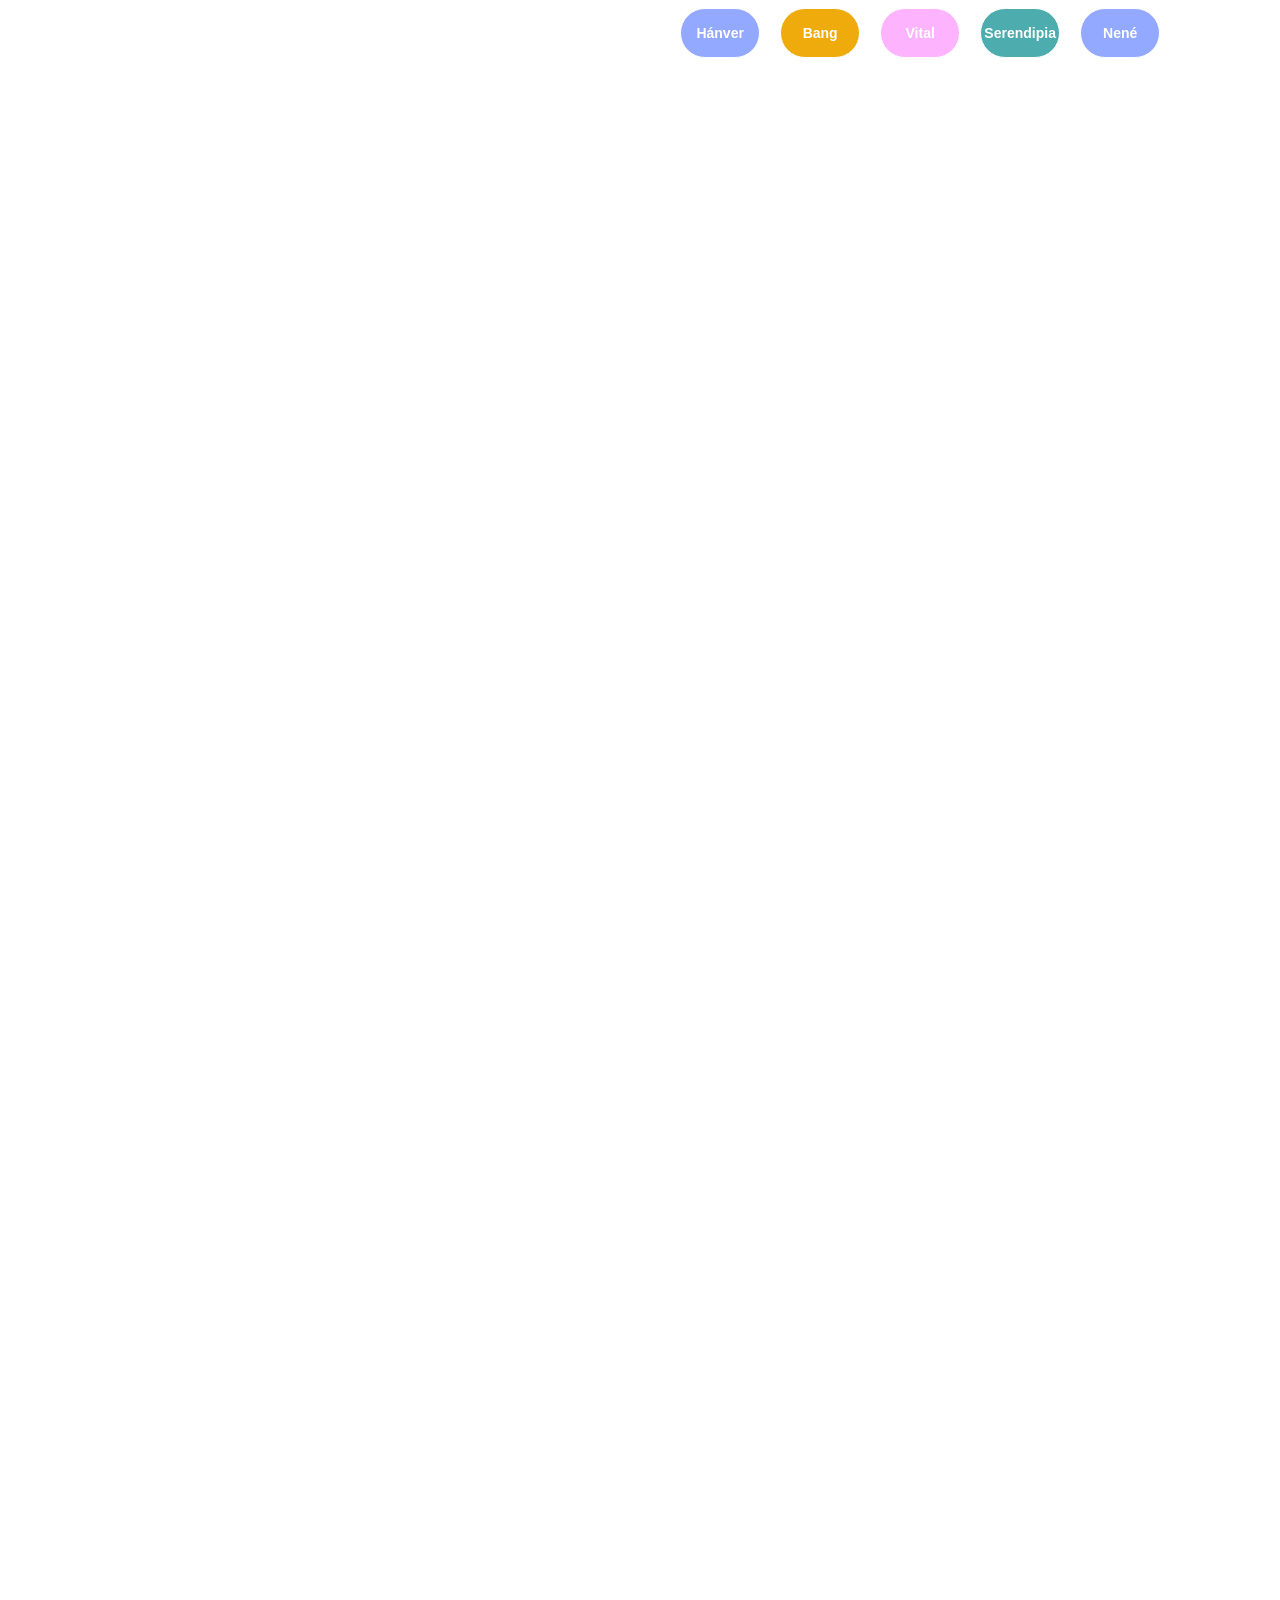
==== commit 8bb05131: "detalles" ====
--- a/index.html
+++ b/index.html
@@ -102,7 +102,7 @@
                 </div>
                 <div class="servicios-card-titulo">
                     <div><h4>Redes Sociales</h4></div>
-                    <div class="servicios-card-titulo-flecha verde"><svg xmlns="http://www.w3.org/2000/svg" xmlns:xlink="http://www.w3.org/1999/xlink" width="32" zoomAndPan="magnify" viewBox="0 0 810 809.999993" height="32" preserveAspectRatio="xMidYMid meet" version="1.0"><defs><clipPath id="65e16058f7"><path d="M 210 225 L 600 225 L 600 573.007812 L 210 573.007812 Z M 210 225 " clip-rule="nonzero"/></clipPath></defs><g clip-path="url(#65e16058f7)"><path fill="#ffffff" d="M 598 541.167969 L 567.433594 464.738281 C 566.589844 462.632812 565.453125 460.71875 564.105469 459 C 568.125 454.503906 570.652344 448.636719 570.652344 442.128906 L 570.652344 250.804688 C 570.652344 236.8125 559.214844 225.378906 545.222656 225.378906 L 491.929688 225.378906 L 473.074219 242.835938 L 545.222656 242.835938 C 549.601562 242.835938 553.191406 246.425781 553.191406 250.804688 L 553.191406 442.128906 C 553.191406 446.460938 549.671875 450.054688 545.355469 450.132812 L 264.699219 450.132812 C 260.328125 450.054688 256.808594 446.460938 256.808594 442.128906 L 256.808594 250.804688 C 256.808594 246.425781 260.394531 242.835938 264.835938 242.835938 L 402.75 242.835938 L 418.929688 225.378906 L 264.835938 225.378906 C 250.785156 225.378906 239.347656 236.8125 239.347656 250.804688 L 239.347656 442.128906 C 239.347656 448.632812 241.871094 454.5 245.898438 458.996094 C 244.546875 460.714844 243.410156 462.632812 242.5625 464.746094 L 211.996094 541.167969 C 209.125 548.335938 210 556.441406 214.332031 562.832031 C 218.660156 569.226562 225.855469 573.046875 233.582031 573.046875 L 576.417969 573.046875 C 584.140625 573.046875 591.339844 569.226562 595.667969 562.832031 C 600 556.433594 600.871094 548.335938 598 541.167969 Z M 581.230469 553.058594 C 580.714844 553.824219 579.203125 555.609375 576.417969 555.609375 L 233.582031 555.609375 C 230.796875 555.609375 229.285156 553.824219 228.765625 553.058594 C 228.246094 552.292969 227.148438 550.226562 228.179688 547.636719 L 258.75 471.222656 C 259.636719 469.003906 261.757812 467.566406 264.148438 467.566406 L 545.851562 467.566406 C 548.242188 467.566406 550.359375 469.003906 551.25 471.214844 L 581.816406 547.644531 C 582.847656 550.226562 581.753906 552.292969 581.230469 553.058594 Z M 581.230469 553.058594 " fill-opacity="1" fill-rule="nonzero"/></g><path fill="#ffffff" d="M 437.933594 506.6875 L 372.070312 506.6875 C 369.976562 506.6875 368.179688 508.171875 367.785156 510.226562 L 361.976562 540.738281 C 361.730469 542.015625 362.074219 543.332031 362.902344 544.335938 C 363.726562 545.332031 364.957031 545.914062 366.257812 545.914062 L 443.742188 545.914062 C 445.042969 545.914062 446.273438 545.332031 447.105469 544.335938 C 447.933594 543.332031 448.265625 542.015625 448.023438 540.738281 L 442.210938 510.226562 C 441.820312 508.171875 440.027344 506.6875 437.933594 506.6875 Z M 371.523438 537.195312 L 375.675781 515.402344 L 434.324219 515.402344 L 438.476562 537.195312 Z M 371.523438 537.195312 " fill-opacity="1" fill-rule="nonzero"/><path fill="#ffffff" d="M 475.75 305.679688 C 470.335938 299.839844 462.972656 296.554688 455.003906 296.308594 C 447.15625 296.066406 439.554688 298.925781 433.773438 304.339844 C 427.996094 309.816406 424.648438 317.117188 424.40625 325.085938 C 424.34375 329.097656 423.492188 333.054688 422.03125 336.824219 C 421.425781 338.46875 420.269531 340.535156 419.296875 342.238281 C 418.199219 343.941406 416.921875 345.890625 415.339844 347.53125 C 409.746094 354.164062 401.289062 358.847656 392.285156 360.367188 C 382.429688 361.949219 372.027344 360.003906 363.691406 355.074219 C 361.015625 353.554688 358.460938 351.730469 356.089844 349.601562 C 354.386719 349.785156 352.621094 349.84375 350.796875 349.90625 L 349.640625 349.964844 C 347.085938 349.964844 341.671875 349.722656 335.464844 348.019531 C 340.757812 356.355469 347.9375 363.167969 356.269531 367.910156 C 367.464844 374.421875 381.394531 377.035156 394.65625 374.96875 C 407.25 372.839844 418.625 366.511719 426.414062 357.386719 C 428.664062 354.953125 430.304688 352.398438 431.886719 349.90625 C 433.285156 347.53125 434.808594 344.792969 435.78125 342.117188 C 437.851562 336.824219 439.003906 331.289062 439.1875 325.511719 C 439.308594 321.554688 440.953125 317.84375 443.871094 315.109375 C 446.792969 312.429688 450.5625 310.972656 454.578125 311.09375 C 458.59375 311.152344 462.242188 312.855469 465.042969 315.777344 C 467.71875 318.695312 469.179688 322.46875 469.058594 326.484375 C 468.996094 327.394531 468.9375 328.308594 468.691406 329.097656 L 468.449219 330.621094 C 466.441406 339.441406 463.09375 347.59375 458.351562 355.015625 C 455.917969 359.03125 453.117188 362.316406 450.625 365.175781 C 447.277344 368.945312 444.296875 371.746094 441.195312 374.054688 C 428.421875 384.398438 411.628906 390.238281 395.203125 389.996094 C 378.902344 389.691406 363.449219 384.09375 351.585938 374.117188 C 342.828125 366.878906 336.195312 357.570312 332.363281 347.046875 C 326.886719 345.039062 321.230469 341.9375 316.726562 336.703125 C 315.816406 335.730469 315.085938 334.636719 314.539062 333.480469 C 314.113281 335.367188 314.171875 337.375 314.539062 339.257812 C 318.128906 357.328125 327.921875 373.753906 342.15625 385.433594 C 356.453125 397.539062 375.25 404.414062 394.960938 404.777344 L 396.117188 404.777344 C 415.828125 404.777344 435.050781 398.023438 450.382812 385.675781 C 454.03125 382.878906 457.558594 379.59375 461.695312 375.03125 C 464.554688 371.746094 467.902344 367.730469 470.882812 362.921875 C 476.480469 354.101562 480.492188 344.308594 482.804688 333.84375 L 483.171875 332.324219 C 483.535156 330.558594 483.78125 328.734375 483.839844 326.910156 C 484.082031 318.941406 481.222656 311.457031 475.75 305.679688 Z M 475.75 305.679688 " fill-opacity="1" fill-rule="nonzero"/><path fill="#ffffff" d="M 490.019531 188.464844 C 482.792969 181.769531 471.46875 182.1875 464.761719 189.417969 L 375.957031 285.167969 C 352.152344 285.589844 339.691406 303.71875 336.0625 314.449219 C 335.355469 315.535156 333.714844 317.390625 329.871094 317.390625 C 329.832031 317.390625 329.796875 317.390625 329.757812 317.390625 C 326.488281 317.484375 323.730469 319.183594 322.40625 322.042969 C 321.070312 324.929688 321.542969 328.339844 323.609375 330.738281 C 331.703125 340.125 345.675781 340.824219 349.640625 340.824219 C 350.078125 340.824219 350.398438 340.816406 350.570312 340.8125 C 365.066406 340.488281 376.425781 336.082031 384.335938 327.714844 C 392.683594 318.886719 394.707031 308.082031 395.183594 302.636719 L 490.023438 214.675781 C 490.339844 214.382812 490.675781 214.050781 490.976562 213.726562 C 494.222656 210.226562 495.914062 205.671875 495.730469 200.898438 C 495.550781 196.128906 493.523438 191.710938 490.019531 188.464844 Z M 350.210938 328.015625 C 348.460938 328.078125 344.921875 327.851562 341.375 326.878906 C 343.859375 325.234375 345.945312 323.003906 347.496094 320.261719 L 348.042969 319 C 348.304688 318.160156 354.101562 300.261719 373.175781 298.183594 C 373.738281 299.875 374.621094 301.476562 375.898438 302.855469 C 377.476562 304.554688 379.453125 305.722656 381.609375 306.382812 C 380.683594 310.171875 378.828125 314.90625 375.035156 318.917969 C 369.558594 324.707031 361.234375 327.769531 350.210938 328.015625 Z M 481.320312 205.292969 L 388.804688 290.6875 L 388.527344 290.4375 L 474.148438 198.121094 C 475.148438 197.042969 476.507812 196.5 477.867188 196.5 C 479.101562 196.5 480.34375 196.949219 481.320312 197.851562 C 482.3125 198.773438 482.886719 200.027344 482.9375 201.382812 C 482.992188 202.738281 482.511719 204.027344 481.320312 205.292969 Z M 481.320312 205.292969 " fill-opacity="1" fill-rule="nonzero"/></svg></div>                    
+                    <div class="servicios-card-titulo-flecha verde"><svg xmlns="http://www.w3.org/2000/svg" xmlns:xlink="http://www.w3.org/1999/xlink" width="45" zoomAndPan="magnify" viewBox="0 0 810 809.999993" height="45" preserveAspectRatio="xMidYMid meet" version="1.0"><defs><clipPath id="65e16058f7"><path d="M 210 225 L 600 225 L 600 573.007812 L 210 573.007812 Z M 210 225 " clip-rule="nonzero"/></clipPath></defs><g clip-path="url(#65e16058f7)"><path fill="#ffffff" d="M 598 541.167969 L 567.433594 464.738281 C 566.589844 462.632812 565.453125 460.71875 564.105469 459 C 568.125 454.503906 570.652344 448.636719 570.652344 442.128906 L 570.652344 250.804688 C 570.652344 236.8125 559.214844 225.378906 545.222656 225.378906 L 491.929688 225.378906 L 473.074219 242.835938 L 545.222656 242.835938 C 549.601562 242.835938 553.191406 246.425781 553.191406 250.804688 L 553.191406 442.128906 C 553.191406 446.460938 549.671875 450.054688 545.355469 450.132812 L 264.699219 450.132812 C 260.328125 450.054688 256.808594 446.460938 256.808594 442.128906 L 256.808594 250.804688 C 256.808594 246.425781 260.394531 242.835938 264.835938 242.835938 L 402.75 242.835938 L 418.929688 225.378906 L 264.835938 225.378906 C 250.785156 225.378906 239.347656 236.8125 239.347656 250.804688 L 239.347656 442.128906 C 239.347656 448.632812 241.871094 454.5 245.898438 458.996094 C 244.546875 460.714844 243.410156 462.632812 242.5625 464.746094 L 211.996094 541.167969 C 209.125 548.335938 210 556.441406 214.332031 562.832031 C 218.660156 569.226562 225.855469 573.046875 233.582031 573.046875 L 576.417969 573.046875 C 584.140625 573.046875 591.339844 569.226562 595.667969 562.832031 C 600 556.433594 600.871094 548.335938 598 541.167969 Z M 581.230469 553.058594 C 580.714844 553.824219 579.203125 555.609375 576.417969 555.609375 L 233.582031 555.609375 C 230.796875 555.609375 229.285156 553.824219 228.765625 553.058594 C 228.246094 552.292969 227.148438 550.226562 228.179688 547.636719 L 258.75 471.222656 C 259.636719 469.003906 261.757812 467.566406 264.148438 467.566406 L 545.851562 467.566406 C 548.242188 467.566406 550.359375 469.003906 551.25 471.214844 L 581.816406 547.644531 C 582.847656 550.226562 581.753906 552.292969 581.230469 553.058594 Z M 581.230469 553.058594 " fill-opacity="1" fill-rule="nonzero"/></g><path fill="#ffffff" d="M 437.933594 506.6875 L 372.070312 506.6875 C 369.976562 506.6875 368.179688 508.171875 367.785156 510.226562 L 361.976562 540.738281 C 361.730469 542.015625 362.074219 543.332031 362.902344 544.335938 C 363.726562 545.332031 364.957031 545.914062 366.257812 545.914062 L 443.742188 545.914062 C 445.042969 545.914062 446.273438 545.332031 447.105469 544.335938 C 447.933594 543.332031 448.265625 542.015625 448.023438 540.738281 L 442.210938 510.226562 C 441.820312 508.171875 440.027344 506.6875 437.933594 506.6875 Z M 371.523438 537.195312 L 375.675781 515.402344 L 434.324219 515.402344 L 438.476562 537.195312 Z M 371.523438 537.195312 " fill-opacity="1" fill-rule="nonzero"/><path fill="#ffffff" d="M 475.75 305.679688 C 470.335938 299.839844 462.972656 296.554688 455.003906 296.308594 C 447.15625 296.066406 439.554688 298.925781 433.773438 304.339844 C 427.996094 309.816406 424.648438 317.117188 424.40625 325.085938 C 424.34375 329.097656 423.492188 333.054688 422.03125 336.824219 C 421.425781 338.46875 420.269531 340.535156 419.296875 342.238281 C 418.199219 343.941406 416.921875 345.890625 415.339844 347.53125 C 409.746094 354.164062 401.289062 358.847656 392.285156 360.367188 C 382.429688 361.949219 372.027344 360.003906 363.691406 355.074219 C 361.015625 353.554688 358.460938 351.730469 356.089844 349.601562 C 354.386719 349.785156 352.621094 349.84375 350.796875 349.90625 L 349.640625 349.964844 C 347.085938 349.964844 341.671875 349.722656 335.464844 348.019531 C 340.757812 356.355469 347.9375 363.167969 356.269531 367.910156 C 367.464844 374.421875 381.394531 377.035156 394.65625 374.96875 C 407.25 372.839844 418.625 366.511719 426.414062 357.386719 C 428.664062 354.953125 430.304688 352.398438 431.886719 349.90625 C 433.285156 347.53125 434.808594 344.792969 435.78125 342.117188 C 437.851562 336.824219 439.003906 331.289062 439.1875 325.511719 C 439.308594 321.554688 440.953125 317.84375 443.871094 315.109375 C 446.792969 312.429688 450.5625 310.972656 454.578125 311.09375 C 458.59375 311.152344 462.242188 312.855469 465.042969 315.777344 C 467.71875 318.695312 469.179688 322.46875 469.058594 326.484375 C 468.996094 327.394531 468.9375 328.308594 468.691406 329.097656 L 468.449219 330.621094 C 466.441406 339.441406 463.09375 347.59375 458.351562 355.015625 C 455.917969 359.03125 453.117188 362.316406 450.625 365.175781 C 447.277344 368.945312 444.296875 371.746094 441.195312 374.054688 C 428.421875 384.398438 411.628906 390.238281 395.203125 389.996094 C 378.902344 389.691406 363.449219 384.09375 351.585938 374.117188 C 342.828125 366.878906 336.195312 357.570312 332.363281 347.046875 C 326.886719 345.039062 321.230469 341.9375 316.726562 336.703125 C 315.816406 335.730469 315.085938 334.636719 314.539062 333.480469 C 314.113281 335.367188 314.171875 337.375 314.539062 339.257812 C 318.128906 357.328125 327.921875 373.753906 342.15625 385.433594 C 356.453125 397.539062 375.25 404.414062 394.960938 404.777344 L 396.117188 404.777344 C 415.828125 404.777344 435.050781 398.023438 450.382812 385.675781 C 454.03125 382.878906 457.558594 379.59375 461.695312 375.03125 C 464.554688 371.746094 467.902344 367.730469 470.882812 362.921875 C 476.480469 354.101562 480.492188 344.308594 482.804688 333.84375 L 483.171875 332.324219 C 483.535156 330.558594 483.78125 328.734375 483.839844 326.910156 C 484.082031 318.941406 481.222656 311.457031 475.75 305.679688 Z M 475.75 305.679688 " fill-opacity="1" fill-rule="nonzero"/><path fill="#ffffff" d="M 490.019531 188.464844 C 482.792969 181.769531 471.46875 182.1875 464.761719 189.417969 L 375.957031 285.167969 C 352.152344 285.589844 339.691406 303.71875 336.0625 314.449219 C 335.355469 315.535156 333.714844 317.390625 329.871094 317.390625 C 329.832031 317.390625 329.796875 317.390625 329.757812 317.390625 C 326.488281 317.484375 323.730469 319.183594 322.40625 322.042969 C 321.070312 324.929688 321.542969 328.339844 323.609375 330.738281 C 331.703125 340.125 345.675781 340.824219 349.640625 340.824219 C 350.078125 340.824219 350.398438 340.816406 350.570312 340.8125 C 365.066406 340.488281 376.425781 336.082031 384.335938 327.714844 C 392.683594 318.886719 394.707031 308.082031 395.183594 302.636719 L 490.023438 214.675781 C 490.339844 214.382812 490.675781 214.050781 490.976562 213.726562 C 494.222656 210.226562 495.914062 205.671875 495.730469 200.898438 C 495.550781 196.128906 493.523438 191.710938 490.019531 188.464844 Z M 350.210938 328.015625 C 348.460938 328.078125 344.921875 327.851562 341.375 326.878906 C 343.859375 325.234375 345.945312 323.003906 347.496094 320.261719 L 348.042969 319 C 348.304688 318.160156 354.101562 300.261719 373.175781 298.183594 C 373.738281 299.875 374.621094 301.476562 375.898438 302.855469 C 377.476562 304.554688 379.453125 305.722656 381.609375 306.382812 C 380.683594 310.171875 378.828125 314.90625 375.035156 318.917969 C 369.558594 324.707031 361.234375 327.769531 350.210938 328.015625 Z M 481.320312 205.292969 L 388.804688 290.6875 L 388.527344 290.4375 L 474.148438 198.121094 C 475.148438 197.042969 476.507812 196.5 477.867188 196.5 C 479.101562 196.5 480.34375 196.949219 481.320312 197.851562 C 482.3125 198.773438 482.886719 200.027344 482.9375 201.382812 C 482.992188 202.738281 482.511719 204.027344 481.320312 205.292969 Z M 481.320312 205.292969 " fill-opacity="1" fill-rule="nonzero"/></svg></div>                    
                 </div>                
             </div>
             <div class="servicios-card rosaFuerte">
@@ -120,7 +120,7 @@
                 </div>
                 <div class="servicios-card-titulo ">
                     <div><h4>Comunicación & Diseño de marca</h4></div>
-                    <div class="servicios-card-titulo-flecha amarillo"><svg xmlns="http://www.w3.org/2000/svg" xmlns:xlink="http://www.w3.org/1999/xlink" width="40" zoomAndPan="magnify" viewBox="0 0 810 809.999993" height="32" preserveAspectRatio="xMidYMid meet" version="1.0"><defs><clipPath id="f3b1c72f9a"><path d="M 244 244.824219 L 566 244.824219 L 566 565 L 244 565 Z M 244 244.824219 " clip-rule="nonzero"/></clipPath></defs><g clip-path="url(#f3b1c72f9a)"><path fill="#ffffff" d="M 390.390625 265.464844 C 408.46875 252.394531 430.492188 244.722656 454.253906 244.722656 C 515.71875 244.722656 565.546875 296.054688 565.546875 359.378906 C 565.546875 384.589844 557.648438 407.902344 544.265625 426.828125 C 529.496094 486.808594 468.6875 531.75 395.921875 531.75 C 389.597656 531.75 383.363281 531.414062 377.246094 530.753906 C 361.164062 549.574219 334.265625 562.609375 302.820312 564.300781 C 291.492188 564.910156 280.484375 564 270.132812 561.796875 C 295.839844 553.207031 315.539062 536.363281 324.023438 515.886719 C 276.472656 493.398438 244.15625 449.292969 244.15625 398.566406 C 244.15625 326.632812 309.136719 268.019531 390.390625 265.464844 Z M 453.039062 463.613281 C 508.917969 463.613281 554.21875 416.945312 554.21875 359.378906 C 554.21875 301.8125 508.917969 255.144531 453.039062 255.144531 C 397.160156 255.144531 351.863281 301.8125 351.863281 359.378906 C 351.863281 416.945312 397.160156 463.613281 453.039062 463.613281 Z M 450.90625 362.78125 L 485.804688 327.882812 C 490.136719 323.550781 497.160156 323.550781 501.488281 327.882812 C 505.820312 332.214844 505.820312 339.238281 501.488281 343.570312 L 454.898438 390.160156 C 450.488281 394.570312 443.339844 394.570312 438.929688 390.160156 L 417.652344 368.882812 C 413.320312 364.550781 413.320312 357.527344 417.652344 353.195312 C 421.984375 348.863281 429.003906 348.863281 433.335938 353.195312 L 442.921875 362.78125 C 445.128906 364.984375 448.703125 364.984375 450.90625 362.78125 Z M 450.90625 362.78125 " fill-opacity="1" fill-rule="nonzero"/></g></svg></div>                    
+                    <div class="servicios-card-titulo-flecha amarillo"><svg xmlns="http://www.w3.org/2000/svg" xmlns:xlink="http://www.w3.org/1999/xlink" width="45" zoomAndPan="magnify" viewBox="0 0 810 809.999993" height="45" preserveAspectRatio="xMidYMid meet" version="1.0"><defs><clipPath id="f3b1c72f9a"><path d="M 244 244.824219 L 566 244.824219 L 566 565 L 244 565 Z M 244 244.824219 " clip-rule="nonzero"/></clipPath></defs><g clip-path="url(#f3b1c72f9a)"><path fill="#ffffff" d="M 390.390625 265.464844 C 408.46875 252.394531 430.492188 244.722656 454.253906 244.722656 C 515.71875 244.722656 565.546875 296.054688 565.546875 359.378906 C 565.546875 384.589844 557.648438 407.902344 544.265625 426.828125 C 529.496094 486.808594 468.6875 531.75 395.921875 531.75 C 389.597656 531.75 383.363281 531.414062 377.246094 530.753906 C 361.164062 549.574219 334.265625 562.609375 302.820312 564.300781 C 291.492188 564.910156 280.484375 564 270.132812 561.796875 C 295.839844 553.207031 315.539062 536.363281 324.023438 515.886719 C 276.472656 493.398438 244.15625 449.292969 244.15625 398.566406 C 244.15625 326.632812 309.136719 268.019531 390.390625 265.464844 Z M 453.039062 463.613281 C 508.917969 463.613281 554.21875 416.945312 554.21875 359.378906 C 554.21875 301.8125 508.917969 255.144531 453.039062 255.144531 C 397.160156 255.144531 351.863281 301.8125 351.863281 359.378906 C 351.863281 416.945312 397.160156 463.613281 453.039062 463.613281 Z M 450.90625 362.78125 L 485.804688 327.882812 C 490.136719 323.550781 497.160156 323.550781 501.488281 327.882812 C 505.820312 332.214844 505.820312 339.238281 501.488281 343.570312 L 454.898438 390.160156 C 450.488281 394.570312 443.339844 394.570312 438.929688 390.160156 L 417.652344 368.882812 C 413.320312 364.550781 413.320312 357.527344 417.652344 353.195312 C 421.984375 348.863281 429.003906 348.863281 433.335938 353.195312 L 442.921875 362.78125 C 445.128906 364.984375 448.703125 364.984375 450.90625 362.78125 Z M 450.90625 362.78125 " fill-opacity="1" fill-rule="nonzero"/></g></svg></div>                    
                 </div>    
                 </div>
             <div class="servicios-card celeste">
@@ -141,7 +141,7 @@
                 </div>
                 <div class="servicios-card-titulo">
                     <div><h4>Asesoría de Marketing</h4></div>
-                    <div class="servicios-card-titulo-flecha naranja"><svg viewBox="48 48" width="18" height="18" fill="none" xmlns="http://www.w3.org/2000/svg"><g id="SVGRepo_bgCarrier" stroke-width="0"></g><g id="SVGRepo_tracerCarrier" stroke-linecap="round" stroke-linejoin="round"></g><g id="SVGRepo_iconCarrier"> <path d="M12 6V18M12 6L7 11M12 6L17 11" stroke="#ffffff" stroke-width="2" stroke-linecap="round" stroke-linejoin="round"></path> </g></svg></div>                    
+                    <div class="servicios-card-titulo-flecha naranja"><svg xmlns="http://www.w3.org/2000/svg" xmlns:xlink="http://www.w3.org/1999/xlink" width="1080" zoomAndPan="magnify" viewBox="0 0 810 809.999993" height="1080" preserveAspectRatio="xMidYMid meet" version="1.0"><defs><clipPath id="c7d28a91ab"><path d="M 339 224.445312 L 570 224.445312 L 570 389 L 339 389 Z M 339 224.445312 " clip-rule="nonzero"/></clipPath><clipPath id="d07d56fd3f"><path d="M 355 396 L 585.195312 396 L 585.195312 585.195312 L 355 585.195312 Z M 355 396 " clip-rule="nonzero"/></clipPath><clipPath id="741837cfdb"><path d="M 224.445312 322 L 455 322 L 455 512 L 224.445312 512 Z M 224.445312 322 " clip-rule="nonzero"/></clipPath></defs><g clip-path="url(#c7d28a91ab)"><path fill="#ffffff" d="M 475.328125 388.582031 C 474.316406 388.59375 473.339844 388.417969 472.390625 388.066406 C 471.441406 387.710938 470.589844 387.199219 469.832031 386.53125 C 469.425781 386.171875 469.058594 385.777344 468.726562 385.34375 C 468.398438 384.914062 468.117188 384.453125 467.878906 383.964844 C 467.644531 383.476562 467.457031 382.96875 467.320312 382.441406 C 467.183594 381.917969 467.101562 381.382812 467.070312 380.84375 C 467.039062 380.300781 467.0625 379.761719 467.140625 379.222656 C 467.214844 378.6875 467.34375 378.160156 467.523438 377.648438 C 467.707031 377.136719 467.933594 376.648438 468.210938 376.183594 C 468.488281 375.714844 468.8125 375.28125 469.175781 374.878906 L 476.480469 366.671875 C 477.265625 365.800781 478.191406 365.128906 479.265625 364.65625 C 480.339844 364.183594 481.460938 363.953125 482.632812 363.960938 L 544.511719 363.960938 C 545.050781 363.960938 545.585938 363.910156 546.113281 363.804688 C 546.644531 363.699219 547.15625 363.542969 547.652344 363.339844 C 548.152344 363.132812 548.625 362.878906 549.074219 362.578125 C 549.519531 362.28125 549.9375 361.941406 550.316406 361.558594 C 550.699219 361.179688 551.039062 360.761719 551.335938 360.316406 C 551.636719 359.867188 551.890625 359.394531 552.097656 358.898438 C 552.300781 358.398438 552.457031 357.886719 552.5625 357.355469 C 552.667969 356.828125 552.71875 356.292969 552.71875 355.757812 L 552.71875 249.066406 C 552.71875 248.527344 552.667969 247.996094 552.5625 247.464844 C 552.457031 246.9375 552.300781 246.425781 552.097656 245.925781 C 551.890625 245.429688 551.636719 244.957031 551.335938 244.507812 C 551.039062 244.058594 550.699219 243.644531 550.316406 243.265625 C 549.9375 242.882812 549.519531 242.542969 549.074219 242.242188 C 548.625 241.945312 548.152344 241.691406 547.652344 241.484375 C 547.15625 241.277344 546.644531 241.121094 546.113281 241.019531 C 545.585938 240.914062 545.050781 240.859375 544.511719 240.859375 L 363.960938 240.859375 C 363.425781 240.859375 362.890625 240.914062 362.363281 241.019531 C 361.832031 241.121094 361.320312 241.277344 360.820312 241.484375 C 360.324219 241.691406 359.851562 241.945312 359.402344 242.242188 C 358.957031 242.542969 358.539062 242.882812 358.160156 243.265625 C 357.777344 243.644531 357.4375 244.058594 357.140625 244.507812 C 356.839844 244.957031 356.585938 245.429688 356.378906 245.925781 C 356.175781 246.425781 356.019531 246.9375 355.914062 247.464844 C 355.808594 247.996094 355.757812 248.527344 355.757812 249.066406 L 355.757812 306.515625 C 355.757812 307.054688 355.703125 307.585938 355.597656 308.117188 C 355.492188 308.644531 355.335938 309.15625 355.132812 309.65625 C 354.925781 310.152344 354.671875 310.625 354.371094 311.074219 C 354.074219 311.523438 353.734375 311.9375 353.351562 312.316406 C 352.972656 312.699219 352.558594 313.039062 352.109375 313.339844 C 351.660156 313.636719 351.1875 313.890625 350.691406 314.097656 C 350.191406 314.304688 349.679688 314.457031 349.148438 314.5625 C 348.621094 314.667969 348.089844 314.722656 347.550781 314.722656 C 347.011719 314.722656 346.476562 314.667969 345.949219 314.5625 C 345.417969 314.457031 344.90625 314.304688 344.410156 314.097656 C 343.910156 313.890625 343.4375 313.636719 342.988281 313.339844 C 342.542969 313.039062 342.128906 312.699219 341.746094 312.316406 C 341.363281 311.9375 341.023438 311.523438 340.726562 311.074219 C 340.425781 310.625 340.171875 310.152344 339.96875 309.65625 C 339.761719 309.15625 339.605469 308.644531 339.5 308.117188 C 339.394531 307.585938 339.34375 307.054688 339.34375 306.515625 L 339.34375 249.066406 C 339.34375 248.261719 339.382812 247.457031 339.460938 246.652344 C 339.539062 245.851562 339.65625 245.054688 339.816406 244.261719 C 339.972656 243.472656 340.167969 242.691406 340.402344 241.921875 C 340.636719 241.148438 340.90625 240.390625 341.214844 239.644531 C 341.523438 238.898438 341.871094 238.171875 342.25 237.460938 C 342.628906 236.75 343.042969 236.058594 343.492188 235.386719 C 343.941406 234.71875 344.417969 234.070312 344.929688 233.449219 C 345.441406 232.824219 345.984375 232.226562 346.554688 231.65625 C 347.125 231.085938 347.71875 230.546875 348.34375 230.035156 C 348.96875 229.523438 349.613281 229.042969 350.285156 228.59375 C 350.953125 228.148438 351.644531 227.734375 352.355469 227.351562 C 353.066406 226.972656 353.796875 226.628906 354.539062 226.320312 C 355.285156 226.011719 356.042969 225.742188 356.816406 225.507812 C 357.585938 225.273438 358.367188 225.078125 359.160156 224.917969 C 359.949219 224.761719 360.746094 224.644531 361.550781 224.566406 C 362.351562 224.484375 363.15625 224.445312 363.960938 224.445312 L 544.511719 224.445312 C 545.320312 224.445312 546.125 224.484375 546.925781 224.566406 C 547.730469 224.644531 548.527344 224.761719 549.316406 224.917969 C 550.109375 225.078125 550.890625 225.273438 551.660156 225.507812 C 552.433594 225.742188 553.191406 226.011719 553.933594 226.320312 C 554.679688 226.628906 555.410156 226.972656 556.121094 227.351562 C 556.832031 227.734375 557.523438 228.148438 558.191406 228.59375 C 558.863281 229.042969 559.507812 229.523438 560.132812 230.035156 C 560.757812 230.546875 561.351562 231.085938 561.921875 231.65625 C 562.492188 232.226562 563.035156 232.824219 563.546875 233.449219 C 564.058594 234.070312 564.535156 234.71875 564.984375 235.386719 C 565.433594 236.058594 565.847656 236.75 566.226562 237.460938 C 566.605469 238.171875 566.953125 238.898438 567.261719 239.644531 C 567.570312 240.390625 567.839844 241.148438 568.074219 241.921875 C 568.308594 242.691406 568.503906 243.472656 568.660156 244.261719 C 568.820312 245.054688 568.9375 245.851562 569.015625 246.652344 C 569.09375 247.457031 569.132812 248.261719 569.132812 249.066406 L 569.132812 355.757812 C 569.132812 356.5625 569.09375 357.367188 569.015625 358.167969 C 568.9375 358.972656 568.820312 359.769531 568.660156 360.558594 C 568.503906 361.351562 568.308594 362.132812 568.074219 362.902344 C 567.839844 363.675781 567.570312 364.433594 567.261719 365.179688 C 566.953125 365.921875 566.605469 366.652344 566.226562 367.363281 C 565.847656 368.074219 565.433594 368.765625 564.984375 369.433594 C 564.535156 370.105469 564.058594 370.75 563.546875 371.375 C 563.035156 372 562.492188 372.59375 561.921875 373.164062 C 561.351562 373.734375 560.757812 374.277344 560.132812 374.789062 C 559.507812 375.300781 558.863281 375.777344 558.191406 376.226562 C 557.523438 376.675781 556.832031 377.089844 556.121094 377.46875 C 555.410156 377.847656 554.679688 378.195312 553.933594 378.503906 C 553.191406 378.8125 552.433594 379.082031 551.660156 379.316406 C 550.890625 379.550781 550.109375 379.746094 549.316406 379.902344 C 548.527344 380.0625 547.730469 380.179688 546.925781 380.257812 C 546.125 380.335938 545.320312 380.375 544.511719 380.375 L 486.328125 380.375 L 481.402344 385.875 C 480.628906 386.734375 479.710938 387.398438 478.652344 387.871094 C 477.59375 388.34375 476.488281 388.582031 475.328125 388.582031 Z M 475.328125 388.582031 " fill-opacity="1" fill-rule="nonzero"/></g><g clip-path="url(#d07d56fd3f)"><path fill="#ffffff" d="M 469.75 585.546875 C 468.578125 585.558594 467.453125 585.324219 466.382812 584.851562 C 465.308594 584.382812 464.378906 583.710938 463.59375 582.839844 L 436.757812 552.71875 L 380.375 552.71875 C 379.570312 552.71875 378.765625 552.679688 377.964844 552.601562 C 377.160156 552.523438 376.363281 552.40625 375.574219 552.246094 C 374.78125 552.089844 374 551.894531 373.230469 551.660156 C 372.457031 551.425781 371.699219 551.15625 370.953125 550.847656 C 370.210938 550.539062 369.480469 550.195312 368.769531 549.8125 C 368.058594 549.433594 367.367188 549.019531 366.699219 548.570312 C 366.027344 548.125 365.378906 547.644531 364.757812 547.132812 C 364.132812 546.621094 363.539062 546.078125 362.96875 545.507812 C 362.398438 544.9375 361.855469 544.34375 361.34375 543.71875 C 360.832031 543.09375 360.351562 542.449219 359.90625 541.777344 C 359.457031 541.109375 359.042969 540.417969 358.664062 539.707031 C 358.28125 538.996094 357.9375 538.265625 357.628906 537.523438 C 357.320312 536.777344 357.050781 536.019531 356.816406 535.246094 C 356.582031 534.476562 356.386719 533.695312 356.230469 532.902344 C 356.070312 532.113281 355.953125 531.316406 355.875 530.511719 C 355.796875 529.710938 355.757812 528.90625 355.757812 528.101562 L 355.757812 421.410156 C 355.757812 420.605469 355.796875 419.800781 355.875 418.996094 C 355.953125 418.195312 356.070312 417.398438 356.230469 416.609375 C 356.386719 415.816406 356.582031 415.035156 356.816406 414.265625 C 357.050781 413.492188 357.320312 412.734375 357.628906 411.988281 C 357.9375 411.242188 358.28125 410.515625 358.664062 409.804688 C 359.042969 409.09375 359.457031 408.402344 359.90625 407.730469 C 360.351562 407.0625 360.832031 406.414062 361.34375 405.792969 C 361.855469 405.167969 362.398438 404.570312 362.96875 404 C 363.539062 403.429688 364.132812 402.890625 364.757812 402.378906 C 365.378906 401.867188 366.027344 401.386719 366.699219 400.941406 C 367.367188 400.492188 368.058594 400.078125 368.769531 399.699219 C 369.480469 399.316406 370.210938 398.972656 370.953125 398.664062 C 371.699219 398.355469 372.457031 398.085938 373.230469 397.851562 C 374 397.617188 374.78125 397.421875 375.574219 397.261719 C 376.363281 397.105469 377.160156 396.988281 377.964844 396.910156 C 378.765625 396.828125 379.570312 396.789062 380.375 396.789062 L 560.925781 396.789062 C 561.734375 396.789062 562.539062 396.828125 563.339844 396.910156 C 564.144531 396.988281 564.941406 397.105469 565.730469 397.261719 C 566.519531 397.421875 567.300781 397.617188 568.074219 397.851562 C 568.847656 398.085938 569.605469 398.355469 570.347656 398.664062 C 571.09375 398.972656 571.820312 399.316406 572.535156 399.699219 C 573.246094 400.078125 573.933594 400.492188 574.605469 400.941406 C 575.277344 401.386719 575.921875 401.867188 576.546875 402.378906 C 577.167969 402.890625 577.765625 403.429688 578.335938 404 C 578.90625 404.570312 579.449219 405.167969 579.960938 405.792969 C 580.472656 406.414062 580.949219 407.0625 581.398438 407.730469 C 581.847656 408.402344 582.261719 409.09375 582.640625 409.804688 C 583.019531 410.515625 583.363281 411.242188 583.671875 411.988281 C 583.980469 412.734375 584.253906 413.492188 584.488281 414.265625 C 584.722656 415.035156 584.917969 415.816406 585.074219 416.609375 C 585.230469 417.398438 585.351562 418.195312 585.429688 418.996094 C 585.507812 419.800781 585.546875 420.605469 585.546875 421.410156 L 585.546875 528.101562 C 585.546875 528.90625 585.507812 529.710938 585.429688 530.511719 C 585.351562 531.316406 585.230469 532.113281 585.074219 532.902344 C 584.917969 533.695312 584.722656 534.476562 584.488281 535.246094 C 584.253906 536.019531 583.980469 536.777344 583.671875 537.523438 C 583.363281 538.265625 583.019531 538.996094 582.640625 539.707031 C 582.261719 540.417969 581.847656 541.109375 581.398438 541.777344 C 580.949219 542.449219 580.472656 543.09375 579.960938 543.71875 C 579.449219 544.34375 578.90625 544.9375 578.335938 545.507812 C 577.765625 546.078125 577.167969 546.621094 576.546875 547.132812 C 575.921875 547.644531 575.277344 548.125 574.605469 548.570312 C 573.933594 549.019531 573.246094 549.433594 572.535156 549.8125 C 571.820312 550.195312 571.09375 550.539062 570.347656 550.847656 C 569.605469 551.15625 568.847656 551.425781 568.074219 551.660156 C 567.300781 551.894531 566.519531 552.089844 565.730469 552.246094 C 564.941406 552.40625 564.144531 552.523438 563.339844 552.601562 C 562.539062 552.679688 561.734375 552.71875 560.925781 552.71875 L 502.742188 552.71875 L 475.820312 582.839844 C 475.046875 583.699219 474.128906 584.363281 473.074219 584.835938 C 472.015625 585.308594 470.90625 585.546875 469.75 585.546875 Z M 380.375 413.203125 C 379.835938 413.203125 379.304688 413.257812 378.777344 413.363281 C 378.246094 413.464844 377.734375 413.621094 377.234375 413.828125 C 376.738281 414.035156 376.265625 414.289062 375.816406 414.585938 C 375.367188 414.886719 374.953125 415.226562 374.574219 415.609375 C 374.191406 415.988281 373.851562 416.402344 373.554688 416.851562 C 373.253906 417.300781 373 417.773438 372.792969 418.269531 C 372.589844 418.769531 372.433594 419.28125 372.328125 419.808594 C 372.222656 420.339844 372.167969 420.871094 372.167969 421.410156 L 372.167969 528.101562 C 372.167969 528.640625 372.222656 529.171875 372.328125 529.699219 C 372.433594 530.230469 372.589844 530.742188 372.792969 531.242188 C 373 531.738281 373.253906 532.210938 373.554688 532.660156 C 373.851562 533.109375 374.191406 533.523438 374.574219 533.902344 C 374.953125 534.285156 375.367188 534.625 375.816406 534.921875 C 376.265625 535.222656 376.738281 535.476562 377.234375 535.683594 C 377.734375 535.886719 378.246094 536.042969 378.777344 536.148438 C 379.304688 536.253906 379.835938 536.308594 380.375 536.308594 L 440.367188 536.308594 C 441.539062 536.296875 442.664062 536.53125 443.738281 537 C 444.808594 537.472656 445.738281 538.144531 446.523438 539.015625 L 469.75 565.03125 L 492.890625 539.015625 C 493.679688 538.144531 494.605469 537.472656 495.679688 537 C 496.753906 536.53125 497.875 536.296875 499.046875 536.308594 L 560.925781 536.308594 C 561.464844 536.308594 562 536.253906 562.527344 536.148438 C 563.058594 536.042969 563.570312 535.886719 564.066406 535.683594 C 564.566406 535.476562 565.039062 535.222656 565.488281 534.921875 C 565.933594 534.625 566.347656 534.285156 566.730469 533.902344 C 567.113281 533.523438 567.453125 533.109375 567.75 532.660156 C 568.050781 532.210938 568.304688 531.738281 568.507812 531.242188 C 568.714844 530.742188 568.871094 530.230469 568.976562 529.699219 C 569.082031 529.171875 569.132812 528.640625 569.132812 528.101562 L 569.132812 421.410156 C 569.132812 420.871094 569.082031 420.339844 568.976562 419.808594 C 568.871094 419.28125 568.714844 418.769531 568.507812 418.269531 C 568.304688 417.773438 568.050781 417.300781 567.75 416.851562 C 567.453125 416.402344 567.113281 415.988281 566.730469 415.609375 C 566.347656 415.226562 565.933594 414.886719 565.488281 414.585938 C 565.039062 414.289062 564.566406 414.035156 564.066406 413.828125 C 563.570312 413.621094 563.058594 413.464844 562.527344 413.363281 C 562 413.257812 561.464844 413.203125 560.925781 413.203125 Z M 380.375 413.203125 " fill-opacity="1" fill-rule="nonzero"/></g><path fill="#ffffff" d="M 470.652344 536.308594 C 468.769531 536.308594 466.894531 536.214844 465.019531 536.03125 C 463.148438 535.847656 461.289062 535.570312 459.445312 535.203125 C 457.597656 534.835938 455.777344 534.378906 453.976562 533.832031 C 452.175781 533.285156 450.40625 532.652344 448.667969 531.933594 C 446.929688 531.214844 445.230469 530.410156 443.570312 529.523438 C 441.910156 528.636719 440.300781 527.671875 438.734375 526.625 C 437.171875 525.578125 435.660156 524.460938 434.207031 523.265625 C 432.753906 522.074219 431.359375 520.8125 430.03125 519.480469 C 428.699219 518.148438 427.4375 516.757812 426.242188 515.304688 C 425.050781 513.847656 423.929688 512.339844 422.886719 510.773438 C 421.839844 509.210938 420.875 507.597656 419.988281 505.941406 C 419.101562 504.28125 418.296875 502.582031 417.578125 500.84375 C 416.855469 499.105469 416.222656 497.335938 415.675781 495.535156 C 415.132812 493.734375 414.675781 491.910156 414.308594 490.066406 C 413.941406 488.222656 413.664062 486.363281 413.480469 484.488281 C 413.296875 482.617188 413.203125 480.742188 413.203125 478.859375 C 413.203125 476.976562 413.296875 475.101562 413.480469 473.226562 C 413.664062 471.355469 413.941406 469.496094 414.308594 467.652344 C 414.675781 465.804688 415.132812 463.984375 415.675781 462.183594 C 416.222656 460.382812 416.855469 458.613281 417.578125 456.875 C 418.296875 455.136719 419.101562 453.4375 419.988281 451.777344 C 420.875 450.117188 421.839844 448.507812 422.886719 446.941406 C 423.929688 445.378906 425.050781 443.867188 426.242188 442.414062 C 427.4375 440.960938 428.699219 439.566406 430.03125 438.238281 C 431.359375 436.90625 432.753906 435.644531 434.207031 434.449219 C 435.660156 433.257812 437.171875 432.136719 438.734375 431.09375 C 440.300781 430.046875 441.910156 429.082031 443.570312 428.195312 C 445.230469 427.308594 446.929688 426.503906 448.667969 425.785156 C 450.40625 425.0625 452.175781 424.429688 453.976562 423.882812 C 455.777344 423.339844 457.597656 422.882812 459.445312 422.515625 C 461.289062 422.148438 463.148438 421.871094 465.019531 421.6875 C 466.894531 421.503906 468.769531 421.410156 470.652344 421.410156 C 472.535156 421.410156 474.410156 421.503906 476.28125 421.6875 C 478.15625 421.871094 480.015625 422.148438 481.859375 422.515625 C 483.703125 422.882812 485.527344 423.339844 487.328125 423.882812 C 489.128906 424.429688 490.898438 425.0625 492.636719 425.785156 C 494.375 426.503906 496.074219 427.308594 497.734375 428.195312 C 499.390625 429.082031 501.003906 430.046875 502.566406 431.09375 C 504.132812 432.136719 505.640625 433.257812 507.097656 434.449219 C 508.550781 435.644531 509.945312 436.90625 511.273438 438.238281 C 512.605469 439.566406 513.867188 440.960938 515.058594 442.414062 C 516.253906 443.867188 517.371094 445.378906 518.417969 446.941406 C 519.464844 448.507812 520.429688 450.117188 521.316406 451.777344 C 522.203125 453.4375 523.007812 455.136719 523.726562 456.875 C 524.445312 458.613281 525.078125 460.382812 525.625 462.183594 C 526.171875 463.984375 526.628906 465.804688 526.996094 467.652344 C 527.363281 469.496094 527.640625 471.355469 527.824219 473.226562 C 528.007812 475.101562 528.101562 476.976562 528.101562 478.859375 C 528.101562 480.742188 528.007812 482.617188 527.824219 484.488281 C 527.640625 486.363281 527.363281 488.222656 526.996094 490.066406 C 526.628906 491.910156 526.171875 493.734375 525.625 495.535156 C 525.078125 497.335938 524.445312 499.105469 523.726562 500.84375 C 523.007812 502.582031 522.203125 504.28125 521.316406 505.941406 C 520.429688 507.597656 519.464844 509.210938 518.417969 510.773438 C 517.371094 512.339844 516.253906 513.847656 515.058594 515.304688 C 513.867188 516.757812 512.605469 518.148438 511.273438 519.480469 C 509.945312 520.8125 508.550781 522.074219 507.097656 523.265625 C 505.640625 524.460938 504.132812 525.578125 502.566406 526.625 C 501.003906 527.671875 499.390625 528.636719 497.734375 529.523438 C 496.074219 530.410156 494.375 531.214844 492.636719 531.933594 C 490.898438 532.652344 489.128906 533.285156 487.328125 533.832031 C 485.527344 534.378906 483.703125 534.835938 481.859375 535.203125 C 480.015625 535.570312 478.15625 535.847656 476.28125 536.03125 C 474.410156 536.214844 472.535156 536.308594 470.652344 536.308594 Z M 470.652344 437.824219 C 469.308594 437.824219 467.96875 437.890625 466.628906 438.023438 C 465.292969 438.152344 463.964844 438.351562 462.648438 438.613281 C 461.328125 438.875 460.027344 439.203125 458.742188 439.589844 C 457.453125 439.980469 456.191406 440.433594 454.949219 440.949219 C 453.707031 441.460938 452.492188 442.035156 451.308594 442.667969 C 450.125 443.304688 448.972656 443.992188 447.855469 444.738281 C 446.738281 445.488281 445.660156 446.285156 444.621094 447.140625 C 443.582031 447.992188 442.585938 448.894531 441.636719 449.84375 C 440.6875 450.792969 439.785156 451.789062 438.933594 452.828125 C 438.078125 453.867188 437.28125 454.945312 436.53125 456.0625 C 435.785156 457.179688 435.097656 458.332031 434.464844 459.515625 C 433.828125 460.699219 433.253906 461.914062 432.742188 463.15625 C 432.226562 464.398438 431.773438 465.660156 431.382812 466.945312 C 430.996094 468.234375 430.667969 469.535156 430.40625 470.851562 C 430.144531 472.171875 429.945312 473.5 429.816406 474.835938 C 429.683594 476.175781 429.617188 477.515625 429.617188 478.859375 C 429.617188 480.203125 429.683594 481.542969 429.816406 482.882812 C 429.945312 484.21875 430.144531 485.546875 430.40625 486.863281 C 430.667969 488.183594 430.996094 489.484375 431.382812 490.769531 C 431.773438 492.054688 432.226562 493.320312 432.742188 494.5625 C 433.253906 495.804688 433.828125 497.015625 434.464844 498.203125 C 435.097656 499.386719 435.785156 500.539062 436.53125 501.65625 C 437.28125 502.773438 438.078125 503.851562 438.933594 504.890625 C 439.785156 505.929688 440.6875 506.925781 441.636719 507.875 C 442.585938 508.824219 443.582031 509.726562 444.621094 510.578125 C 445.660156 511.429688 446.738281 512.230469 447.855469 512.976562 C 448.972656 513.722656 450.125 514.414062 451.308594 515.046875 C 452.492188 515.679688 453.707031 516.253906 454.949219 516.769531 C 456.191406 517.285156 457.453125 517.734375 458.742188 518.125 C 460.027344 518.515625 461.328125 518.84375 462.648438 519.105469 C 463.964844 519.367188 465.292969 519.5625 466.628906 519.695312 C 467.96875 519.828125 469.308594 519.894531 470.652344 519.894531 C 471.996094 519.894531 473.335938 519.828125 474.675781 519.695312 C 476.011719 519.5625 477.339844 519.367188 478.65625 519.105469 C 479.976562 518.84375 481.277344 518.515625 482.5625 518.125 C 483.847656 517.734375 485.113281 517.285156 486.355469 516.769531 C 487.597656 516.253906 488.808594 515.679688 489.996094 515.046875 C 491.179688 514.414062 492.332031 513.722656 493.449219 512.976562 C 494.566406 512.230469 495.644531 511.429688 496.683594 510.578125 C 497.722656 509.726562 498.71875 508.824219 499.667969 507.875 C 500.617188 506.925781 501.519531 505.929688 502.371094 504.890625 C 503.222656 503.851562 504.023438 502.773438 504.769531 501.65625 C 505.515625 500.539062 506.207031 499.386719 506.839844 498.203125 C 507.472656 497.015625 508.046875 495.804688 508.5625 494.5625 C 509.078125 493.320312 509.527344 492.054688 509.917969 490.769531 C 510.308594 489.484375 510.636719 488.183594 510.898438 486.863281 C 511.160156 485.546875 511.355469 484.21875 511.488281 482.882812 C 511.621094 481.542969 511.6875 480.203125 511.6875 478.859375 C 511.6875 477.515625 511.621094 476.175781 511.488281 474.835938 C 511.355469 473.5 511.160156 472.171875 510.898438 470.851562 C 510.636719 469.535156 510.308594 468.234375 509.917969 466.945312 C 509.527344 465.660156 509.078125 464.398438 508.5625 463.15625 C 508.046875 461.914062 507.472656 460.699219 506.839844 459.515625 C 506.207031 458.332031 505.515625 457.179688 504.769531 456.0625 C 504.023438 454.945312 503.222656 453.867188 502.371094 452.828125 C 501.519531 451.789062 500.617188 450.792969 499.667969 449.84375 C 498.71875 448.894531 497.722656 447.992188 496.683594 447.140625 C 495.644531 446.285156 494.566406 445.488281 493.449219 444.738281 C 492.332031 443.992188 491.179688 443.304688 489.996094 442.667969 C 488.808594 442.035156 487.597656 441.460938 486.355469 440.949219 C 485.113281 440.433594 483.847656 439.980469 482.5625 439.589844 C 481.277344 439.203125 479.976562 438.875 478.65625 438.613281 C 477.339844 438.351562 476.011719 438.152344 474.675781 438.023438 C 473.335938 437.890625 471.996094 437.824219 470.652344 437.824219 Z M 470.652344 437.824219 " fill-opacity="1" fill-rule="nonzero"/><path fill="#ffffff" d="M 470.652344 507.582031 C 469.84375 507.582031 469.042969 507.542969 468.238281 507.464844 C 467.4375 507.386719 466.640625 507.265625 465.847656 507.109375 C 465.058594 506.953125 464.277344 506.757812 463.503906 506.523438 C 462.734375 506.289062 461.976562 506.015625 461.230469 505.707031 C 460.484375 505.398438 459.757812 505.054688 459.046875 504.675781 C 458.335938 504.296875 457.644531 503.882812 456.972656 503.433594 C 456.304688 502.984375 455.65625 502.503906 455.03125 501.996094 C 454.410156 501.484375 453.8125 500.941406 453.242188 500.371094 C 452.671875 499.800781 452.132812 499.203125 451.621094 498.582031 C 451.109375 497.957031 450.628906 497.3125 450.179688 496.640625 C 449.734375 495.96875 449.320312 495.28125 448.9375 494.566406 C 448.558594 493.855469 448.214844 493.128906 447.90625 492.382812 C 447.597656 491.640625 447.324219 490.878906 447.089844 490.109375 C 446.859375 489.335938 446.660156 488.554688 446.503906 487.765625 C 446.347656 486.972656 446.230469 486.179688 446.148438 485.375 C 446.070312 484.574219 446.03125 483.769531 446.03125 482.960938 C 446.03125 482.421875 446.082031 481.890625 446.1875 481.359375 C 446.292969 480.832031 446.449219 480.320312 446.65625 479.820312 C 446.863281 479.324219 447.113281 478.851562 447.414062 478.402344 C 447.714844 477.953125 448.054688 477.539062 448.433594 477.160156 C 448.816406 476.777344 449.230469 476.4375 449.679688 476.136719 C 450.125 475.839844 450.601562 475.585938 451.097656 475.378906 C 451.59375 475.175781 452.109375 475.019531 452.636719 474.914062 C 453.164062 474.808594 453.699219 474.753906 454.238281 474.753906 C 454.777344 474.753906 455.3125 474.808594 455.839844 474.914062 C 456.367188 475.019531 456.882812 475.175781 457.378906 475.378906 C 457.875 475.585938 458.351562 475.839844 458.796875 476.136719 C 459.246094 476.4375 459.660156 476.777344 460.042969 477.160156 C 460.421875 477.539062 460.761719 477.953125 461.0625 478.402344 C 461.359375 478.851562 461.613281 479.324219 461.820312 479.820312 C 462.027344 480.320312 462.183594 480.832031 462.289062 481.359375 C 462.390625 481.890625 462.445312 482.421875 462.445312 482.960938 C 462.445312 483.5 462.496094 484.035156 462.601562 484.5625 C 462.707031 485.09375 462.863281 485.605469 463.070312 486.101562 C 463.277344 486.601562 463.527344 487.074219 463.828125 487.523438 C 464.128906 487.96875 464.46875 488.382812 464.847656 488.765625 C 465.230469 489.144531 465.644531 489.488281 466.09375 489.785156 C 466.539062 490.085938 467.011719 490.339844 467.511719 490.542969 C 468.007812 490.75 468.523438 490.90625 469.050781 491.011719 C 469.578125 491.117188 470.113281 491.167969 470.652344 491.167969 C 471.191406 491.167969 471.722656 491.117188 472.253906 491.011719 C 472.78125 490.90625 473.292969 490.75 473.792969 490.542969 C 474.289062 490.339844 474.761719 490.085938 475.210938 489.785156 C 475.660156 489.488281 476.074219 489.144531 476.453125 488.765625 C 476.835938 488.382812 477.175781 487.96875 477.476562 487.523438 C 477.773438 487.074219 478.027344 486.601562 478.234375 486.101562 C 478.441406 485.605469 478.597656 485.09375 478.699219 484.5625 C 478.804688 484.035156 478.859375 483.5 478.859375 482.960938 C 478.859375 482.421875 478.910156 481.890625 479.015625 481.359375 C 479.121094 480.832031 479.277344 480.320312 479.484375 479.820312 C 479.691406 479.324219 479.941406 478.851562 480.242188 478.402344 C 480.542969 477.953125 480.882812 477.539062 481.261719 477.160156 C 481.644531 476.777344 482.058594 476.4375 482.507812 476.136719 C 482.953125 475.839844 483.425781 475.585938 483.925781 475.378906 C 484.421875 475.175781 484.9375 475.019531 485.464844 474.914062 C 485.992188 474.808594 486.527344 474.753906 487.066406 474.753906 C 487.605469 474.753906 488.136719 474.808594 488.667969 474.914062 C 489.195312 475.019531 489.707031 475.175781 490.207031 475.378906 C 490.703125 475.585938 491.175781 475.839844 491.625 476.136719 C 492.074219 476.4375 492.488281 476.777344 492.867188 477.160156 C 493.25 477.539062 493.589844 477.953125 493.890625 478.402344 C 494.1875 478.851562 494.441406 479.324219 494.648438 479.820312 C 494.855469 480.320312 495.007812 480.832031 495.113281 481.359375 C 495.21875 481.890625 495.273438 482.421875 495.273438 482.960938 C 495.273438 483.769531 495.234375 484.574219 495.152344 485.375 C 495.074219 486.179688 494.957031 486.972656 494.800781 487.765625 C 494.640625 488.554688 494.445312 489.335938 494.210938 490.109375 C 493.976562 490.878906 493.707031 491.640625 493.398438 492.382812 C 493.089844 493.128906 492.746094 493.855469 492.367188 494.566406 C 491.984375 495.28125 491.570312 495.96875 491.125 496.640625 C 490.675781 497.3125 490.195312 497.957031 489.683594 498.582031 C 489.171875 499.203125 488.632812 499.800781 488.0625 500.371094 C 487.492188 500.941406 486.894531 501.484375 486.269531 501.996094 C 485.648438 502.503906 485 502.984375 484.332031 503.433594 C 483.660156 503.882812 482.96875 504.296875 482.257812 504.675781 C 481.546875 505.054688 480.820312 505.398438 480.074219 505.707031 C 479.328125 506.015625 478.570312 506.289062 477.800781 506.523438 C 477.027344 506.757812 476.246094 506.953125 475.457031 507.109375 C 474.664062 507.265625 473.867188 507.386719 473.066406 507.464844 C 472.261719 507.542969 471.457031 507.582031 470.652344 507.582031 Z M 470.652344 507.582031 " fill-opacity="1" fill-rule="nonzero"/><g clip-path="url(#741837cfdb)"><path fill="#ffffff" d="M 338.441406 511.6875 C 337.28125 511.683594 336.175781 511.445312 335.117188 510.976562 C 334.058594 510.503906 333.140625 509.835938 332.367188 508.976562 L 305.367188 478.859375 L 249.066406 478.859375 C 248.261719 478.859375 247.457031 478.820312 246.652344 478.742188 C 245.851562 478.660156 245.054688 478.542969 244.261719 478.386719 C 243.472656 478.226562 242.691406 478.03125 241.917969 477.796875 C 241.148438 477.566406 240.390625 477.292969 239.644531 476.984375 C 238.898438 476.675781 238.171875 476.332031 237.460938 475.953125 C 236.75 475.570312 236.058594 475.15625 235.386719 474.710938 C 234.71875 474.261719 234.070312 473.78125 233.449219 473.269531 C 232.824219 472.757812 232.226562 472.21875 231.65625 471.648438 C 231.085938 471.078125 230.546875 470.480469 230.035156 469.855469 C 229.523438 469.234375 229.042969 468.585938 228.59375 467.917969 C 228.148438 467.246094 227.734375 466.554688 227.351562 465.84375 C 226.972656 465.132812 226.628906 464.40625 226.320312 463.660156 C 226.011719 462.914062 225.742188 462.15625 225.507812 461.386719 C 225.273438 460.613281 225.078125 459.832031 224.917969 459.042969 C 224.761719 458.25 224.644531 457.453125 224.566406 456.652344 C 224.484375 455.847656 224.445312 455.042969 224.445312 454.238281 L 224.445312 347.550781 C 224.445312 346.742188 224.484375 345.9375 224.566406 345.136719 C 224.644531 344.332031 224.761719 343.535156 224.917969 342.746094 C 225.078125 341.953125 225.273438 341.171875 225.507812 340.402344 C 225.742188 339.628906 226.011719 338.871094 226.320312 338.128906 C 226.628906 337.382812 226.972656 336.652344 227.351562 335.941406 C 227.734375 335.230469 228.148438 334.542969 228.59375 333.871094 C 229.042969 333.199219 229.523438 332.554688 230.035156 331.929688 C 230.546875 331.308594 231.085938 330.710938 231.65625 330.140625 C 232.226562 329.570312 232.824219 329.027344 233.449219 328.515625 C 234.070312 328.003906 234.71875 327.527344 235.386719 327.078125 C 236.058594 326.628906 236.75 326.214844 237.460938 325.835938 C 238.171875 325.457031 238.898438 325.109375 239.644531 324.800781 C 240.390625 324.492188 241.148438 324.222656 241.917969 323.988281 C 242.691406 323.753906 243.472656 323.558594 244.261719 323.402344 C 245.054688 323.246094 245.851562 323.125 246.652344 323.046875 C 247.457031 322.96875 248.261719 322.929688 249.066406 322.929688 L 429.617188 322.929688 C 430.425781 322.929688 431.226562 322.96875 432.03125 323.046875 C 432.832031 323.125 433.628906 323.246094 434.421875 323.402344 C 435.210938 323.558594 435.992188 323.753906 436.765625 323.988281 C 437.535156 324.222656 438.292969 324.492188 439.039062 324.800781 C 439.785156 325.109375 440.511719 325.457031 441.222656 325.835938 C 441.933594 326.214844 442.625 326.628906 443.296875 327.078125 C 443.964844 327.527344 444.613281 328.003906 445.238281 328.515625 C 445.859375 329.027344 446.457031 329.570312 447.027344 330.140625 C 447.597656 330.710938 448.136719 331.308594 448.648438 331.929688 C 449.160156 332.554688 449.640625 333.199219 450.089844 333.871094 C 450.535156 334.542969 450.949219 335.230469 451.332031 335.941406 C 451.710938 336.652344 452.054688 337.382812 452.363281 338.128906 C 452.671875 338.871094 452.945312 339.628906 453.179688 340.402344 C 453.414062 341.171875 453.609375 341.953125 453.765625 342.746094 C 453.921875 343.535156 454.039062 344.332031 454.121094 345.136719 C 454.199219 345.9375 454.238281 346.742188 454.238281 347.550781 L 454.238281 380.375 C 454.238281 380.914062 454.1875 381.449219 454.082031 381.976562 C 453.976562 382.507812 453.820312 383.019531 453.613281 383.515625 C 453.40625 384.015625 453.15625 384.488281 452.855469 384.9375 C 452.554688 385.382812 452.214844 385.796875 451.835938 386.179688 C 451.453125 386.5625 451.039062 386.902344 450.589844 387.199219 C 450.144531 387.5 449.667969 387.753906 449.171875 387.957031 C 448.675781 388.164062 448.160156 388.320312 447.632812 388.425781 C 447.105469 388.53125 446.570312 388.582031 446.03125 388.582031 C 445.492188 388.582031 444.957031 388.53125 444.429688 388.425781 C 443.902344 388.320312 443.386719 388.164062 442.890625 387.957031 C 442.394531 387.753906 441.917969 387.5 441.472656 387.199219 C 441.023438 386.902344 440.609375 386.5625 440.226562 386.179688 C 439.847656 385.796875 439.507812 385.382812 439.207031 384.9375 C 438.910156 384.488281 438.65625 384.015625 438.449219 383.515625 C 438.242188 383.019531 438.085938 382.507812 437.980469 381.976562 C 437.878906 381.449219 437.824219 380.914062 437.824219 380.375 L 437.824219 347.550781 C 437.824219 347.011719 437.773438 346.476562 437.667969 345.949219 C 437.5625 345.417969 437.40625 344.90625 437.199219 344.410156 C 436.992188 343.910156 436.742188 343.4375 436.441406 342.988281 C 436.140625 342.542969 435.800781 342.128906 435.421875 341.746094 C 435.039062 341.363281 434.625 341.023438 434.175781 340.726562 C 433.730469 340.425781 433.257812 340.171875 432.757812 339.96875 C 432.261719 339.761719 431.746094 339.605469 431.21875 339.5 C 430.691406 339.394531 430.15625 339.34375 429.617188 339.34375 L 249.066406 339.34375 C 248.527344 339.34375 247.996094 339.394531 247.464844 339.5 C 246.9375 339.605469 246.425781 339.761719 245.925781 339.96875 C 245.429688 340.171875 244.957031 340.425781 244.507812 340.726562 C 244.058594 341.023438 243.644531 341.363281 243.265625 341.746094 C 242.882812 342.128906 242.542969 342.542969 242.242188 342.988281 C 241.945312 343.4375 241.691406 343.910156 241.484375 344.410156 C 241.277344 344.90625 241.121094 345.417969 241.019531 345.949219 C 240.914062 346.476562 240.859375 347.011719 240.859375 347.550781 L 240.859375 454.238281 C 240.859375 454.777344 240.914062 455.3125 241.019531 455.839844 C 241.121094 456.367188 241.277344 456.882812 241.484375 457.378906 C 241.691406 457.875 241.945312 458.351562 242.242188 458.796875 C 242.542969 459.246094 242.882812 459.660156 243.265625 460.042969 C 243.644531 460.421875 244.058594 460.761719 244.507812 461.0625 C 244.957031 461.363281 245.429688 461.613281 245.925781 461.820312 C 246.425781 462.027344 246.9375 462.183594 247.464844 462.289062 C 247.996094 462.390625 248.527344 462.445312 249.066406 462.445312 L 309.058594 462.445312 C 310.230469 462.4375 311.355469 462.667969 312.425781 463.140625 C 313.5 463.613281 314.429688 464.28125 315.214844 465.152344 L 344.59375 497.980469 C 344.957031 498.382812 345.28125 498.816406 345.558594 499.285156 C 345.835938 499.75 346.0625 500.238281 346.246094 500.75 C 346.425781 501.265625 346.554688 501.789062 346.628906 502.324219 C 346.707031 502.863281 346.730469 503.402344 346.699219 503.945312 C 346.667969 504.488281 346.585938 505.019531 346.449219 505.546875 C 346.3125 506.070312 346.125 506.578125 345.890625 507.066406 C 345.652344 507.554688 345.371094 508.015625 345.039062 508.445312 C 344.710938 508.878906 344.34375 509.273438 343.9375 509.632812 C 343.179688 510.304688 342.328125 510.816406 341.378906 511.167969 C 340.429688 511.523438 339.449219 511.695312 338.441406 511.6875 Z M 338.441406 511.6875 " fill-opacity="1" fill-rule="nonzero"/></g><path fill="#ffffff" d="M 495.273438 273.6875 L 388.582031 273.6875 C 388.042969 273.6875 387.511719 273.636719 386.980469 273.53125 C 386.453125 273.425781 385.941406 273.269531 385.441406 273.0625 C 384.945312 272.855469 384.472656 272.605469 384.023438 272.304688 C 383.574219 272.003906 383.160156 271.664062 382.78125 271.285156 C 382.398438 270.902344 382.058594 270.488281 381.757812 270.039062 C 381.460938 269.59375 381.207031 269.117188 381 268.621094 C 380.796875 268.125 380.640625 267.609375 380.535156 267.082031 C 380.429688 266.554688 380.375 266.019531 380.375 265.480469 C 380.375 264.941406 380.429688 264.40625 380.535156 263.878906 C 380.640625 263.351562 380.796875 262.835938 381 262.339844 C 381.207031 261.84375 381.460938 261.371094 381.757812 260.921875 C 382.058594 260.472656 382.398438 260.058594 382.78125 259.675781 C 383.160156 259.296875 383.574219 258.957031 384.023438 258.65625 C 384.472656 258.359375 384.945312 258.105469 385.441406 257.898438 C 385.941406 257.691406 386.453125 257.535156 386.980469 257.429688 C 387.511719 257.328125 388.042969 257.273438 388.582031 257.273438 L 495.273438 257.273438 C 495.8125 257.273438 496.34375 257.328125 496.875 257.429688 C 497.402344 257.535156 497.914062 257.691406 498.414062 257.898438 C 498.910156 258.105469 499.382812 258.359375 499.832031 258.65625 C 500.28125 258.957031 500.695312 259.296875 501.074219 259.675781 C 501.457031 260.058594 501.796875 260.472656 502.097656 260.921875 C 502.394531 261.371094 502.648438 261.84375 502.855469 262.339844 C 503.0625 262.835938 503.214844 263.351562 503.320312 263.878906 C 503.425781 264.40625 503.480469 264.941406 503.480469 265.480469 C 503.480469 266.019531 503.425781 266.554688 503.320312 267.082031 C 503.214844 267.609375 503.0625 268.125 502.855469 268.621094 C 502.648438 269.117188 502.394531 269.59375 502.097656 270.039062 C 501.796875 270.488281 501.457031 270.902344 501.074219 271.285156 C 500.695312 271.664062 500.28125 272.003906 499.832031 272.304688 C 499.382812 272.605469 498.910156 272.855469 498.414062 273.0625 C 497.914062 273.269531 497.402344 273.425781 496.875 273.53125 C 496.34375 273.636719 495.8125 273.6875 495.273438 273.6875 Z M 495.273438 273.6875 " fill-opacity="1" fill-rule="nonzero"/><path fill="#ffffff" d="M 454.238281 306.515625 L 388.582031 306.515625 C 388.042969 306.515625 387.511719 306.460938 386.980469 306.355469 C 386.453125 306.253906 385.941406 306.097656 385.441406 305.890625 C 384.945312 305.683594 384.472656 305.429688 384.023438 305.132812 C 383.574219 304.832031 383.160156 304.492188 382.78125 304.109375 C 382.398438 303.730469 382.058594 303.316406 381.757812 302.867188 C 381.460938 302.417969 381.207031 301.945312 381 301.449219 C 380.796875 300.949219 380.640625 300.4375 380.535156 299.910156 C 380.429688 299.378906 380.375 298.847656 380.375 298.308594 C 380.375 297.769531 380.429688 297.234375 380.535156 296.707031 C 380.640625 296.179688 380.796875 295.664062 381 295.167969 C 381.207031 294.667969 381.460938 294.195312 381.757812 293.75 C 382.058594 293.300781 382.398438 292.886719 382.78125 292.503906 C 383.160156 292.125 383.574219 291.785156 384.023438 291.484375 C 384.472656 291.183594 384.945312 290.933594 385.441406 290.726562 C 385.941406 290.519531 386.453125 290.363281 386.980469 290.257812 C 387.511719 290.152344 388.042969 290.101562 388.582031 290.101562 L 454.238281 290.101562 C 454.777344 290.101562 455.3125 290.152344 455.839844 290.257812 C 456.367188 290.363281 456.882812 290.519531 457.378906 290.726562 C 457.875 290.933594 458.351562 291.183594 458.796875 291.484375 C 459.246094 291.785156 459.660156 292.125 460.042969 292.503906 C 460.421875 292.886719 460.761719 293.300781 461.0625 293.75 C 461.359375 294.195312 461.613281 294.667969 461.820312 295.167969 C 462.027344 295.664062 462.183594 296.179688 462.289062 296.707031 C 462.390625 297.234375 462.445312 297.769531 462.445312 298.308594 C 462.445312 298.847656 462.390625 299.378906 462.289062 299.910156 C 462.183594 300.4375 462.027344 300.949219 461.820312 301.449219 C 461.613281 301.945312 461.363281 302.417969 461.0625 302.867188 C 460.761719 303.316406 460.421875 303.730469 460.042969 304.109375 C 459.660156 304.492188 459.246094 304.832031 458.796875 305.132812 C 458.351562 305.429688 457.875 305.683594 457.378906 305.890625 C 456.882812 306.097656 456.367188 306.253906 455.839844 306.355469 C 455.3125 306.460938 454.777344 306.515625 454.238281 306.515625 Z M 454.238281 306.515625 " fill-opacity="1" fill-rule="nonzero"/><path fill="#ffffff" d="M 339.34375 459.820312 C 338.25 459.824219 337.203125 459.621094 336.191406 459.210938 C 335.183594 458.796875 334.289062 458.207031 333.515625 457.4375 L 299.046875 423.050781 C 277.378906 401.386719 279.515625 379.554688 290.839844 368.476562 C 302.164062 357.398438 319.644531 355.757812 339.34375 371.675781 C 341.671875 369.550781 344.207031 367.703125 346.945312 366.132812 C 349.683594 364.5625 352.5625 363.308594 355.574219 362.375 C 358.589844 361.4375 361.667969 360.839844 364.8125 360.582031 C 367.960938 360.324219 371.09375 360.410156 374.222656 360.84375 C 376.429688 361.28125 378.546875 361.980469 380.578125 362.941406 C 382.613281 363.90625 384.496094 365.105469 386.230469 366.539062 C 387.960938 367.972656 389.492188 369.59375 390.824219 371.410156 C 392.152344 373.222656 393.238281 375.171875 394.082031 377.257812 C 394.28125 377.757812 394.429688 378.273438 394.527344 378.804688 C 394.628906 379.335938 394.671875 379.871094 394.664062 380.410156 C 394.65625 380.949219 394.597656 381.484375 394.484375 382.011719 C 394.371094 382.539062 394.210938 383.050781 393.996094 383.546875 C 393.78125 384.039062 393.523438 384.511719 393.21875 384.953125 C 392.910156 385.398438 392.566406 385.808594 392.175781 386.183594 C 391.789062 386.5625 391.371094 386.894531 390.917969 387.1875 C 390.464844 387.480469 389.988281 387.726562 389.484375 387.925781 C 388.984375 388.125 388.46875 388.277344 387.9375 388.375 C 387.410156 388.472656 386.875 388.515625 386.332031 388.511719 C 385.792969 388.503906 385.261719 388.441406 384.734375 388.332031 C 384.207031 388.21875 383.695312 388.054688 383.199219 387.839844 C 382.703125 387.628906 382.234375 387.367188 381.789062 387.0625 C 381.34375 386.757812 380.933594 386.410156 380.558594 386.023438 C 380.183594 385.636719 379.847656 385.214844 379.554688 384.761719 C 379.261719 384.308594 379.015625 383.832031 378.816406 383.332031 C 378.476562 382.480469 378.03125 381.6875 377.480469 380.949219 C 376.933594 380.214844 376.296875 379.5625 375.578125 378.996094 C 374.859375 378.425781 374.078125 377.960938 373.234375 377.597656 C 372.394531 377.230469 371.519531 376.984375 370.609375 376.847656 C 368.175781 376.769531 365.761719 376.972656 363.371094 377.453125 C 360.980469 377.9375 358.679688 378.6875 356.464844 379.707031 C 354.25 380.722656 352.179688 381.984375 350.257812 383.484375 C 348.335938 384.980469 346.613281 386.683594 345.085938 388.582031 C 344.707031 388.96875 344.289062 389.3125 343.839844 389.613281 C 343.390625 389.917969 342.917969 390.171875 342.417969 390.378906 C 341.917969 390.589844 341.402344 390.746094 340.871094 390.851562 C 340.339844 390.957031 339.800781 391.011719 339.261719 391.011719 C 338.71875 391.011719 338.183594 390.957031 337.652344 390.851562 C 337.121094 390.746094 336.605469 390.589844 336.105469 390.378906 C 335.605469 390.171875 335.128906 389.917969 334.679688 389.613281 C 334.230469 389.3125 333.816406 388.96875 333.433594 388.582031 C 320.382812 375.535156 307.828125 374.46875 302.164062 380.375 C 296.503906 386.285156 297.570312 398.597656 310.371094 411.644531 L 345.085938 446.03125 C 345.472656 446.414062 345.816406 446.828125 346.117188 447.277344 C 346.417969 447.726562 346.675781 448.203125 346.882812 448.703125 C 347.09375 449.203125 347.25 449.71875 347.355469 450.25 C 347.460938 450.78125 347.515625 451.316406 347.515625 451.859375 C 347.515625 452.398438 347.460938 452.9375 347.355469 453.46875 C 347.25 454 347.09375 454.515625 346.882812 455.015625 C 346.675781 455.515625 346.417969 455.988281 346.117188 456.4375 C 345.816406 456.886719 345.472656 457.304688 345.085938 457.683594 C 344.304688 458.398438 343.414062 458.9375 342.421875 459.308594 C 341.429688 459.675781 340.402344 459.847656 339.34375 459.820312 Z M 339.34375 459.820312 " fill-opacity="1" fill-rule="nonzero"/></svg></div>                    
                 </div>    
                 
             </div>
@@ -156,8 +156,14 @@
             <div class="swiper-wrapper">
               <div class="swiper-slide">
                 <picture>
-                    <source srcset="./assets/images/feed-bigbang.webp" type="image/webp" class="collabs-img">                    
-                    <img src="./assets/images/feed-bigbang.PNG" alt="" class="collabs-img">
+                    <source srcset="./assets/images/briefSerendipia.png.webp" type="image/webp" class="collabs-img">                    
+                    <img src="./assets/images/briefSerendipia.png.png" alt="" class="collabs-img">
+                </picture>
+              </div>
+              <div class="swiper-slide">
+                <picture>
+                    <source srcset="./assets/images/feed-cocina .webp" type="image/webp" class="collabs-img">                    
+                    <img src="./assets/images/feed-cocina.PNG" alt="" class="collabs-img">
                 </picture>
               </div>
               <div class="swiper-slide">
@@ -168,8 +174,20 @@
               </div>
               <div class="swiper-slide">
                 <picture>
-                    <source srcset="./assets/images/feed-cocina.webp" type="image/webp" class="collabs-img">                    
-                    <img src="./assets/images/feed-cocina.PNG" alt="" class="collabs-img">
+                    <source srcset="./assets/images/feed-odonto.webp" type="image/webp" class="collabs-img">  
+                    <img src="./assets/images/feed-odonto.PNG" alt="" class="collabs-img">
+                </picture>
+              </div>
+              <div class="swiper-slide">
+                <picture>
+                    <source srcset="./assets/images/neneTuHistoria.webp" type="image/webp" class="collabs-img">                    
+                    <img src="./assets/images/neneTuHistoria.png" alt="" class="collabs-img">
+                </picture>
+              </div>
+              <div class="swiper-slide">
+                <picture>
+                    <source srcset="./assets/images/feedComida.webp" type="image/webp" class="collabs-img">                    
+                    <img src="./assets/images/feedComida.png" alt="" class="collabs-img">
                 </picture>
               </div>
               <div class="swiper-slide">
@@ -178,12 +196,7 @@
                     <img src="./assets/images/FunesBranding.png.png" alt="" class="collabs-img">
                 </picture>
               </div>
-              <div class="swiper-slide">
-                <picture>
-                    <source srcset="./assets/images/feed-odonto.webp" type="image/webp" class="collabs-img">  
-                    <img src="./assets/images/feed-odonto.PNG" alt="" class="collabs-img">
-                </picture>
-              </div>
+              
               <div class="swiper-slide">
                 <picture>
                     <source srcset="./assets/images/Untitled design.webp" type="image/webp" class="collabs-img">                      
@@ -236,15 +249,15 @@
             <h2>Programación Web</h2>
         </div>
         <div>
-            <p> Ofrecemos servicios de programación y diseño web personalizados para ayudarte a crear una presencia en línea efectiva.
+            <p> Crea soluciones web innovadoras con nosotros para tener tu casa digital actualizada, con el mejor diseño y con funcionalidad pensada para tus usuarios.
             </p>
             <p>Servicios de programación:</p>
             <ul>
-                <li>-Gestión de dominio</li>
-                <li>-Administracion de Host</li>                
-                <li>-Desarrollo Web</li>
-                <li>-Responsive Web Design</li>
-                <li>-Optimización de motores de búsqueda (SEO)</li>               
+                <li class="programacion-lista">Gestión de dominio</li>
+                <li class="programacion-lista">Administracion de Host</li>                
+                <li class="programacion-lista">Desarrollo Web</li>
+                <li class="programacion-lista">Responsive Web Design</li>
+                <li class="programacion-lista">Optimización de motores de búsqueda (SEO)</li>               
 
             </ul>
         </div>
--- a/style/styles.css
+++ b/style/styles.css
@@ -307,13 +307,14 @@
 .servicios-card-titulo h4{
     margin: 0;
     width: 20rem;
+    line-height: normal;
 }
 .servicios-card-titulo-flecha{
     display: flex;
-    align-content:  center;
+    align-items:  center;
     justify-content: center;
     width: 6rem;
-    height: 3rem;
+    height: 6rem;
     border:1px white solid;    
     border-radius: 50px;
 }
@@ -502,6 +503,9 @@
     }
     
 }
+.programacion-lista{
+    list-style: circle;
+}
 /* contacto */
 .contacto{
     color:var(--blanco);
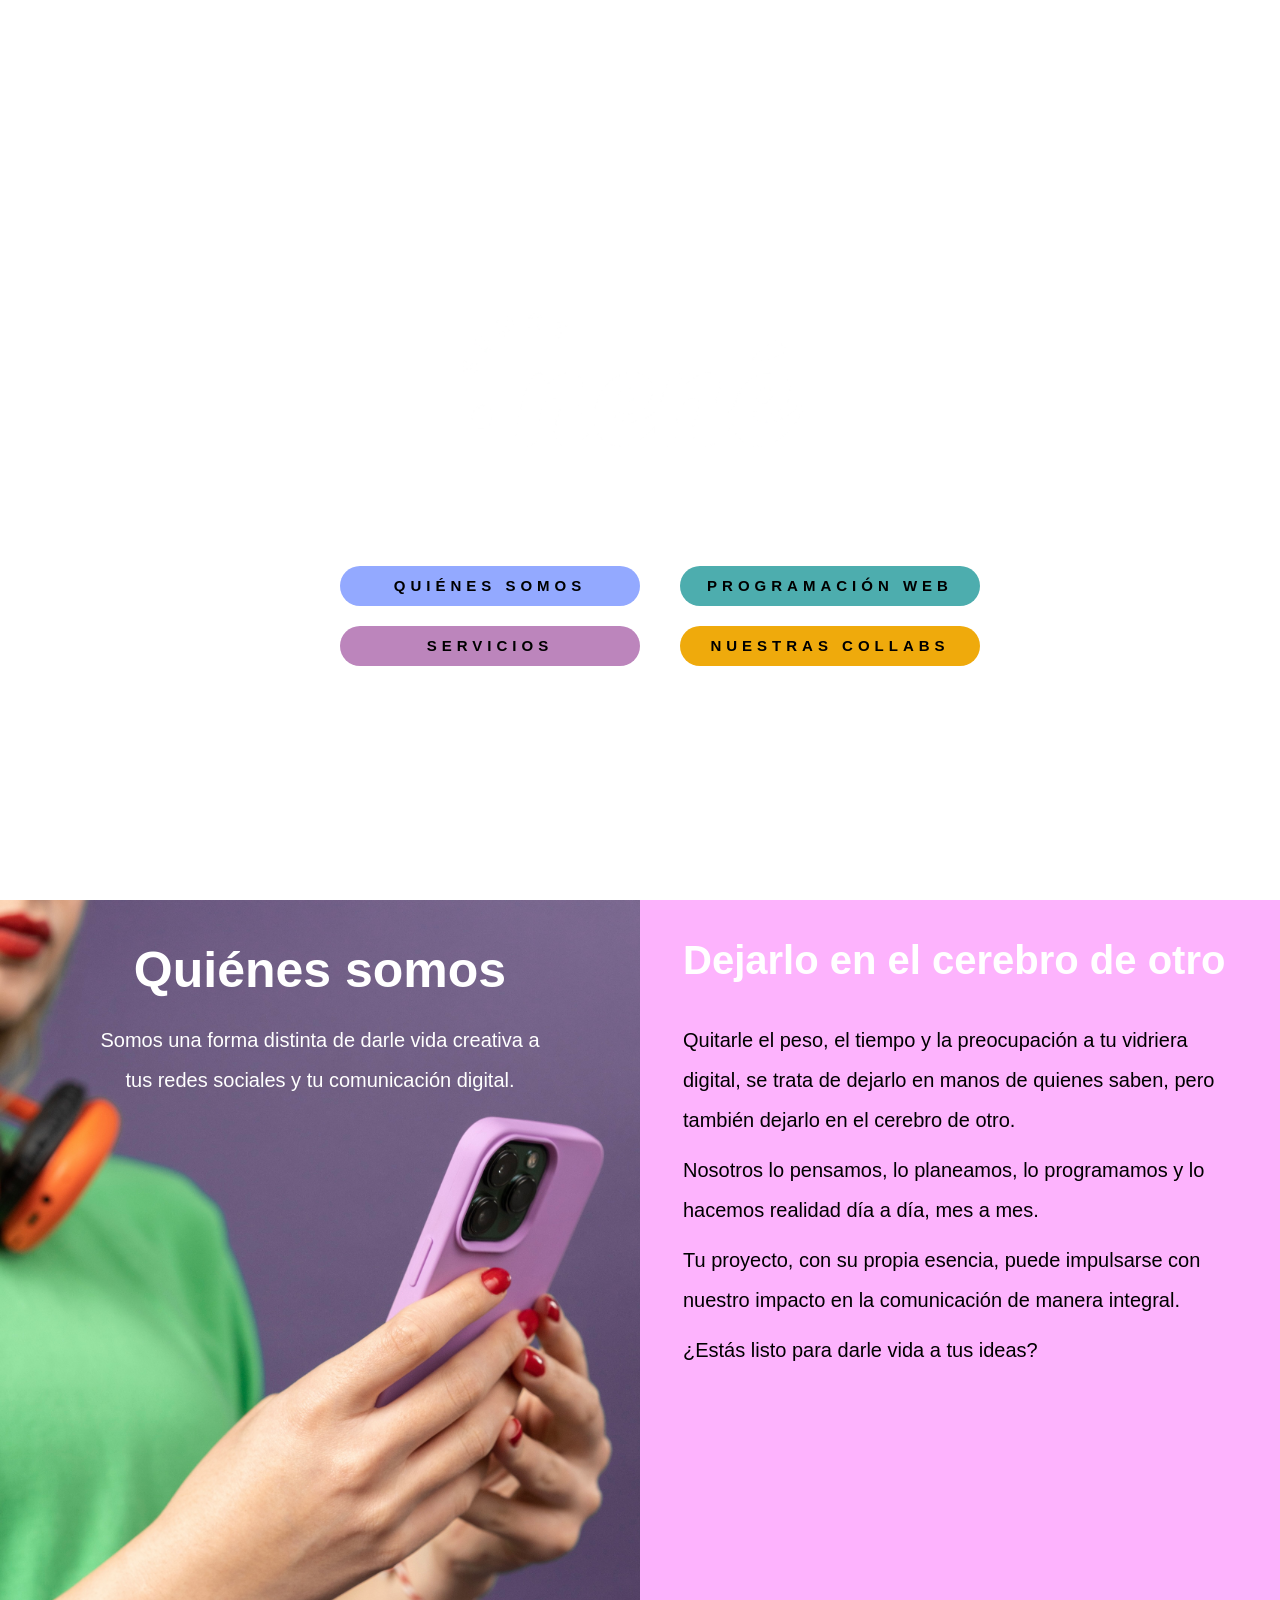
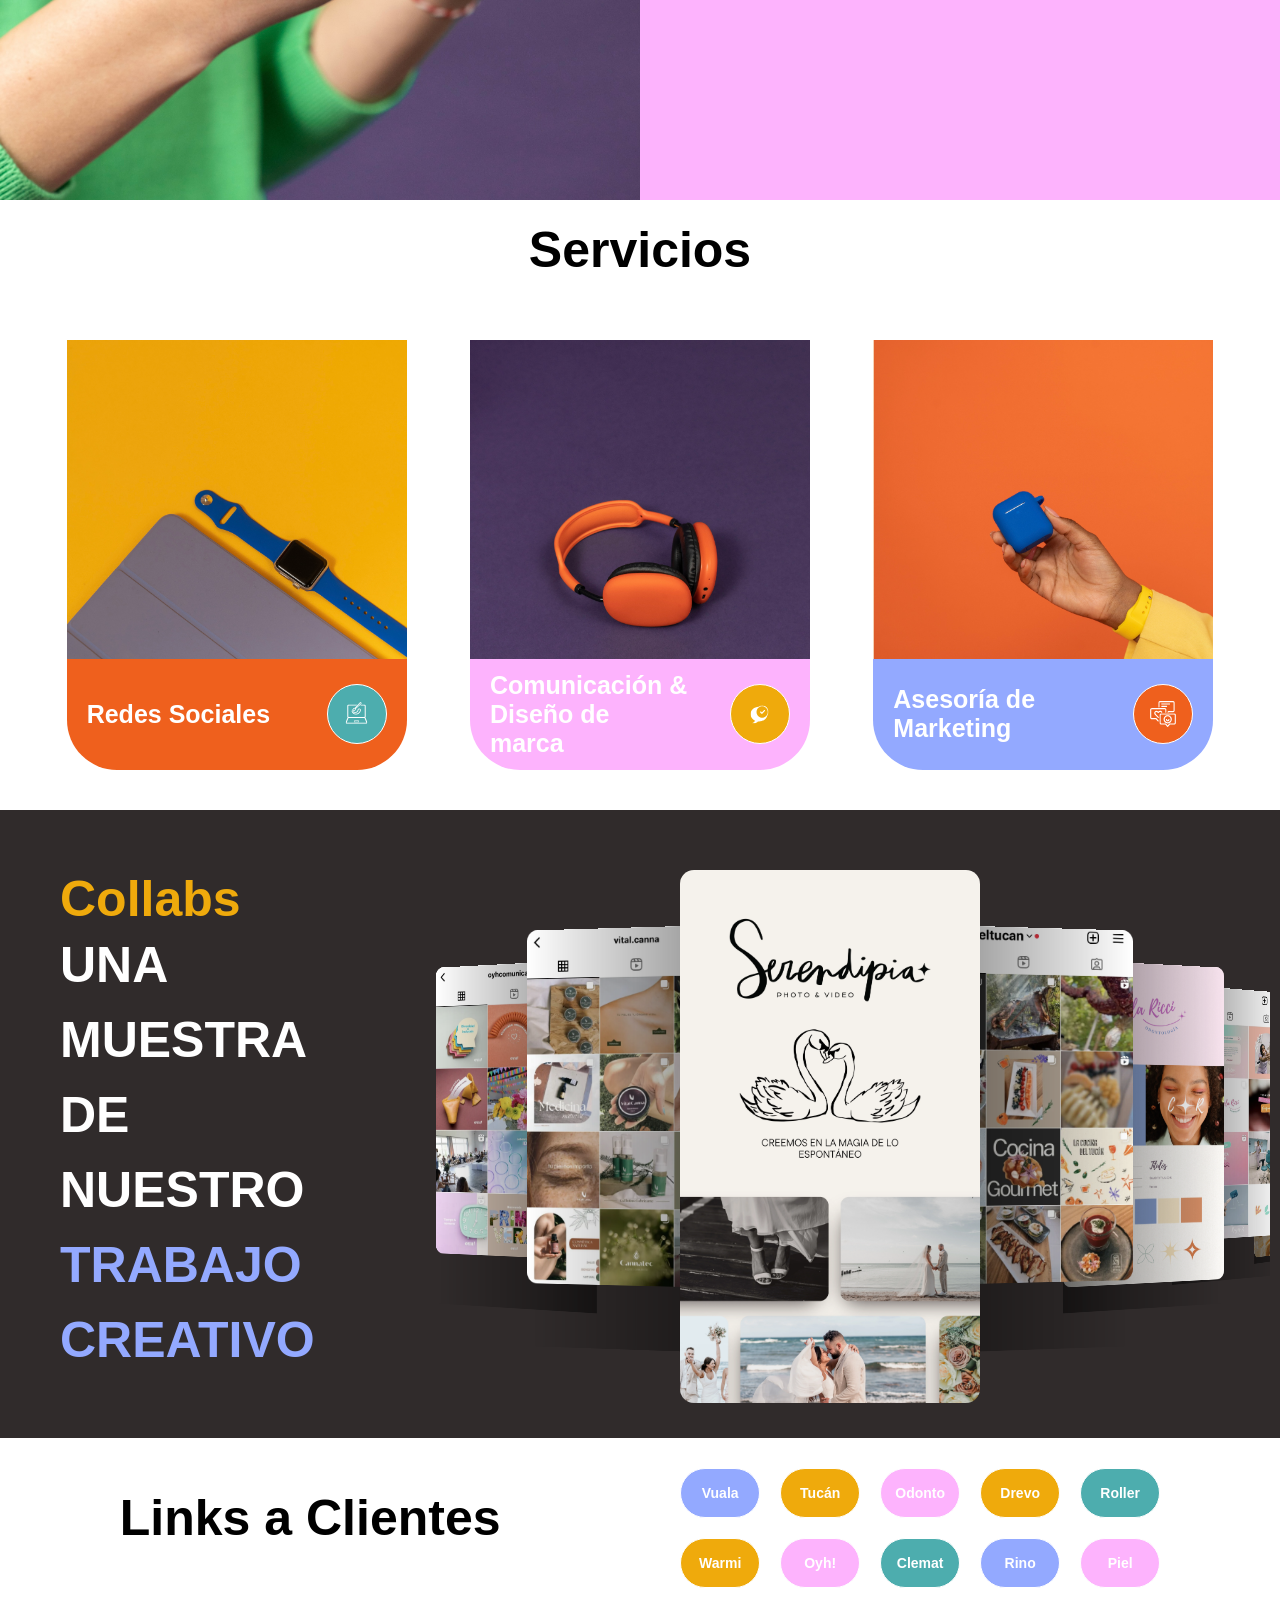
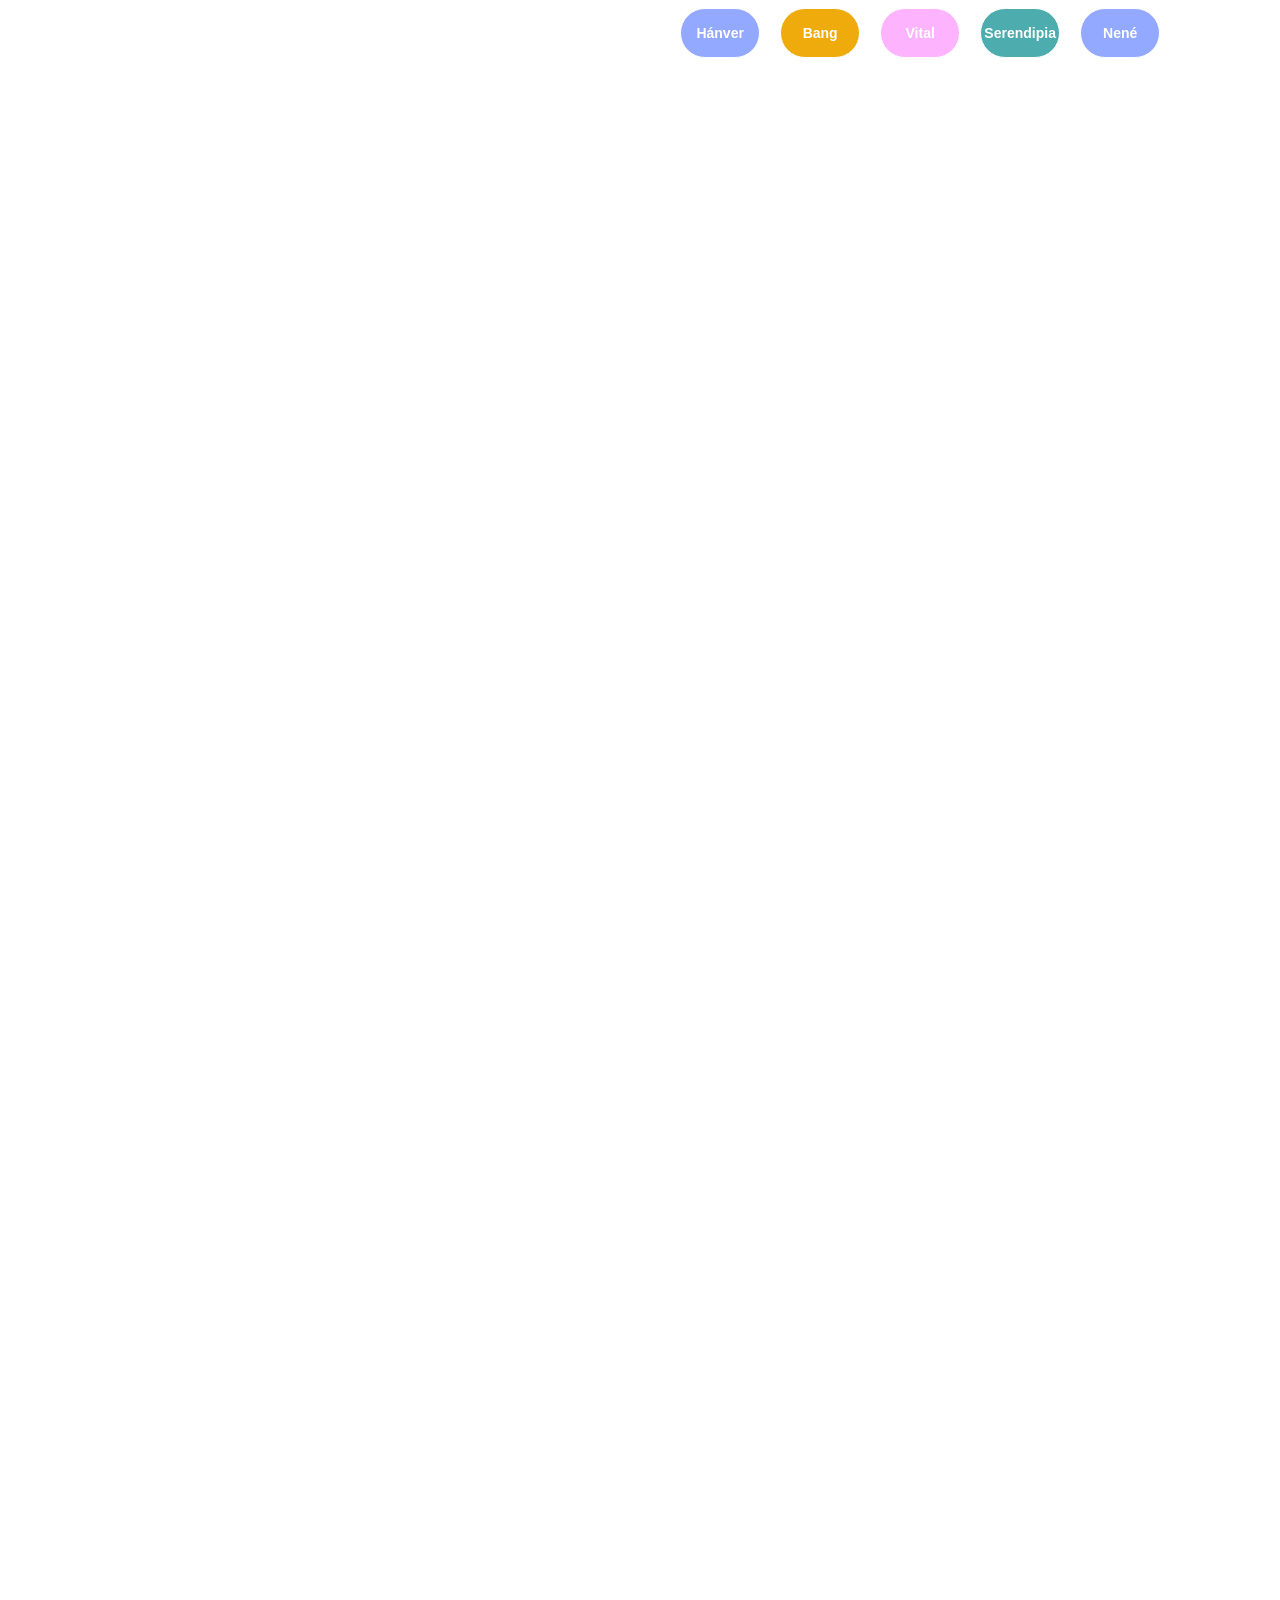
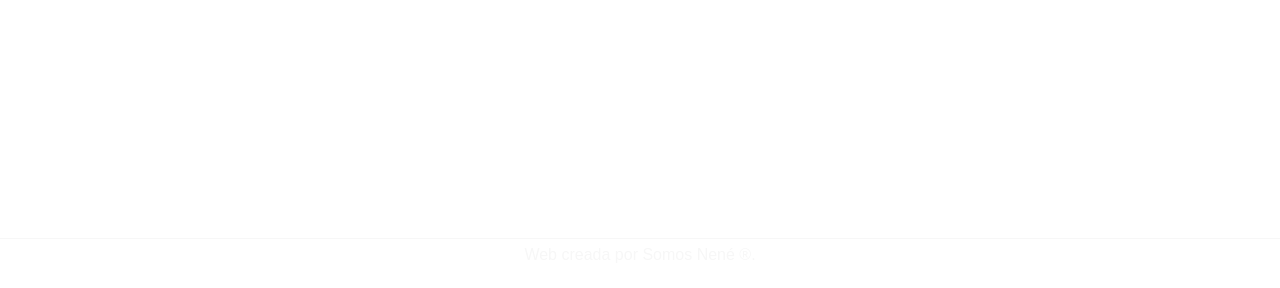
==== commit 3cd608f3: "fixing images" ====
--- a/index.html
+++ b/index.html
@@ -133,7 +133,7 @@
                             <li>Análisis de mercado y competencia</li>
                             <li>Definición de objetivo y target</li>
                             <li>Creación de Márketing personalizados</li>
-                            <li>Desarrollo de estrategias de lanzamiento y promoció<nav></nav></li>
+                            <li>Desarrollo de estrategias de lanzamiento y promoción<nav></nav></li>
                             <li>Seguimiento y ajuste de resultados</li>
                         </ul>
 
@@ -162,7 +162,7 @@
               </div>
               <div class="swiper-slide">
                 <picture>
-                    <source srcset="./assets/images/feed-cocina .webp" type="image/webp" class="collabs-img">                    
+                    <source srcset="./assets/images/feed-cocina.webp" type="image/webp" class="collabs-img">                    
                     <img src="./assets/images/feed-cocina.PNG" alt="" class="collabs-img">
                 </picture>
               </div>
@@ -199,8 +199,8 @@
               
               <div class="swiper-slide">
                 <picture>
-                    <source srcset="./assets/images/Untitled design.webp" type="image/webp" class="collabs-img">                      
-                    <img src="./assets/images/Untitled design.png" alt="" class="collabs-img">
+                    <source srcset="./assets/images/molinaCuello.webp" type="image/webp" class="collabs-img">                      
+                    <img src="./assets/images/molinaCuello.png" alt="" class="collabs-img">
                 </picture>
               </div>              
               <div class="swiper-slide">
@@ -294,9 +294,14 @@
         </div>
         
     </div>
+    <footer>
+        Web creada por Somos Nené ®.
+    </footer>
+  
    
     <script src="https://cdn.jsdelivr.net/npm/swiper@11/swiper-bundle.min.js"></script>
 
     <script src="app.js"></script>
+    
 </body>
 </html>
--- a/style/styles.css
+++ b/style/styles.css
@@ -539,3 +539,10 @@
         flex-direction: row;
     }
 }
+/* Footer */
+footer{
+    border-top: 1px #f7f7f7 solid;
+    margin-top: -5rem;
+    color: #f7f7f7;
+    text-align: center;
+}
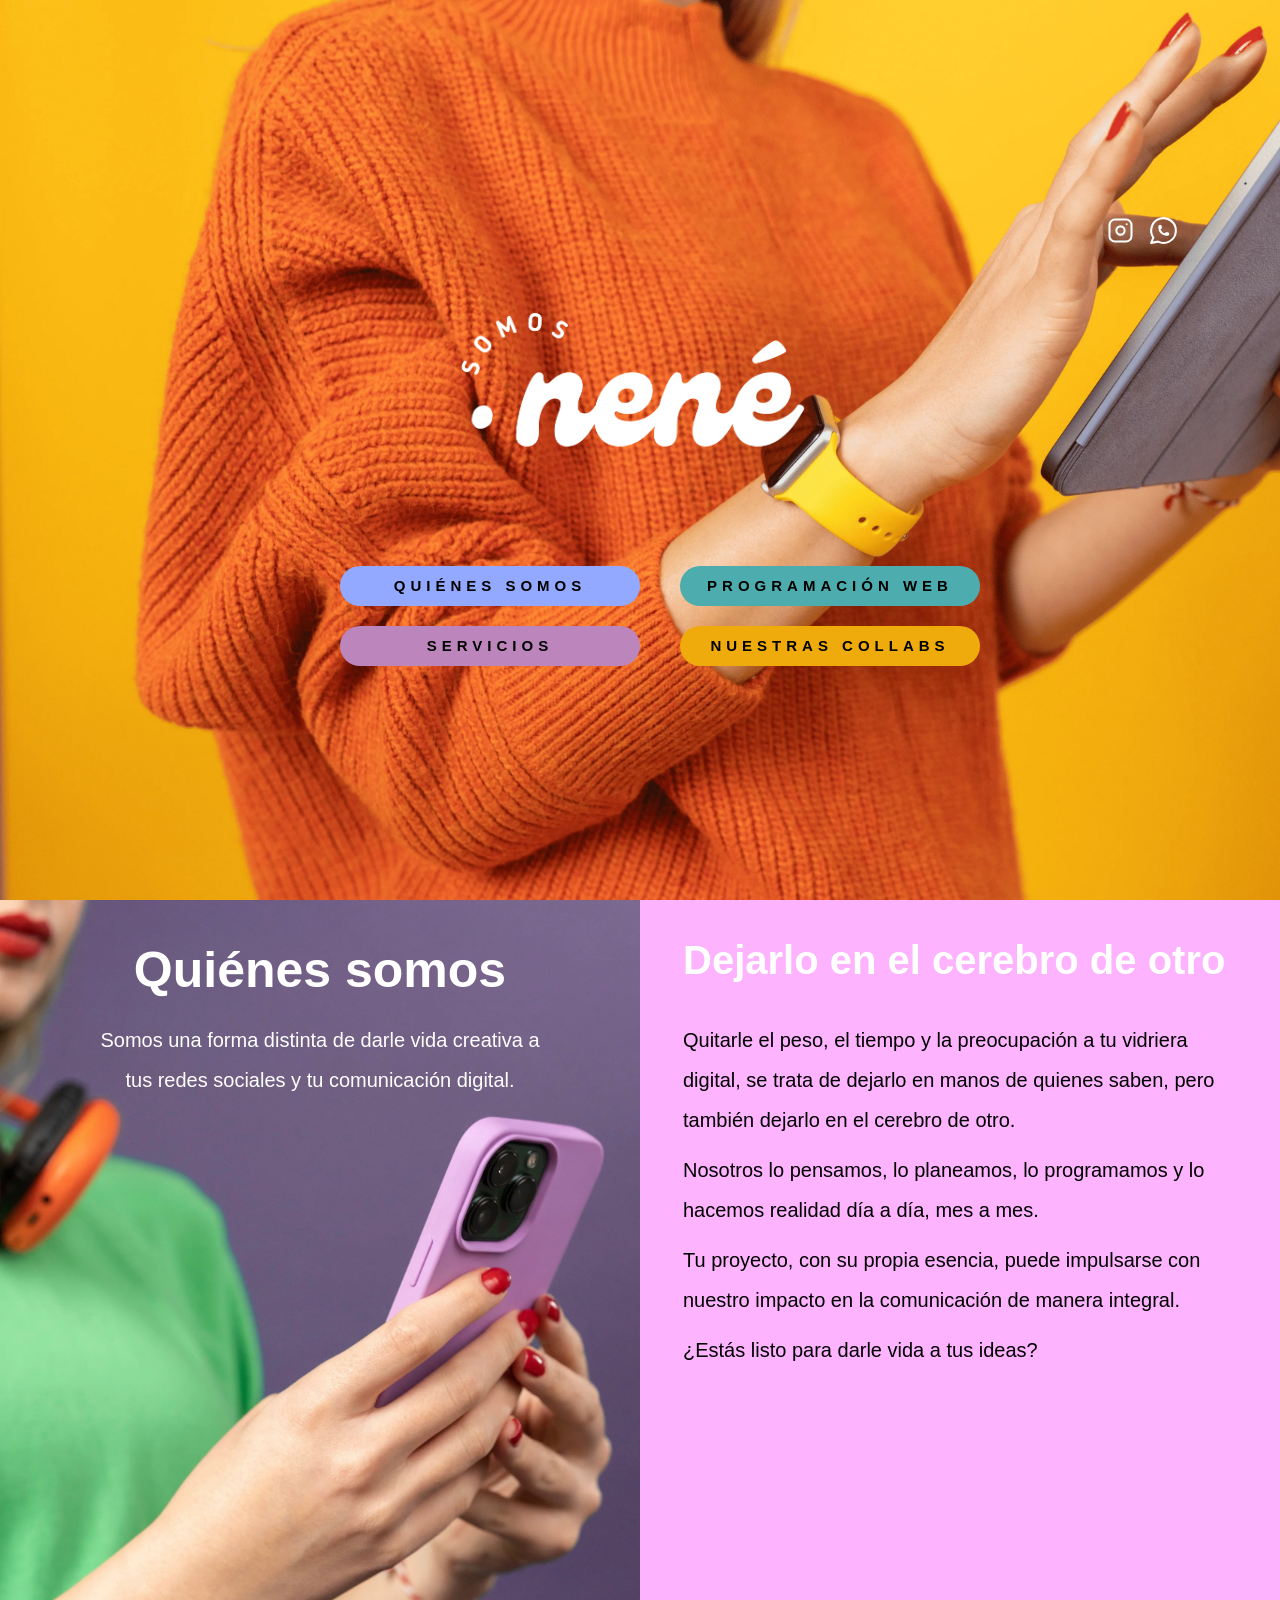
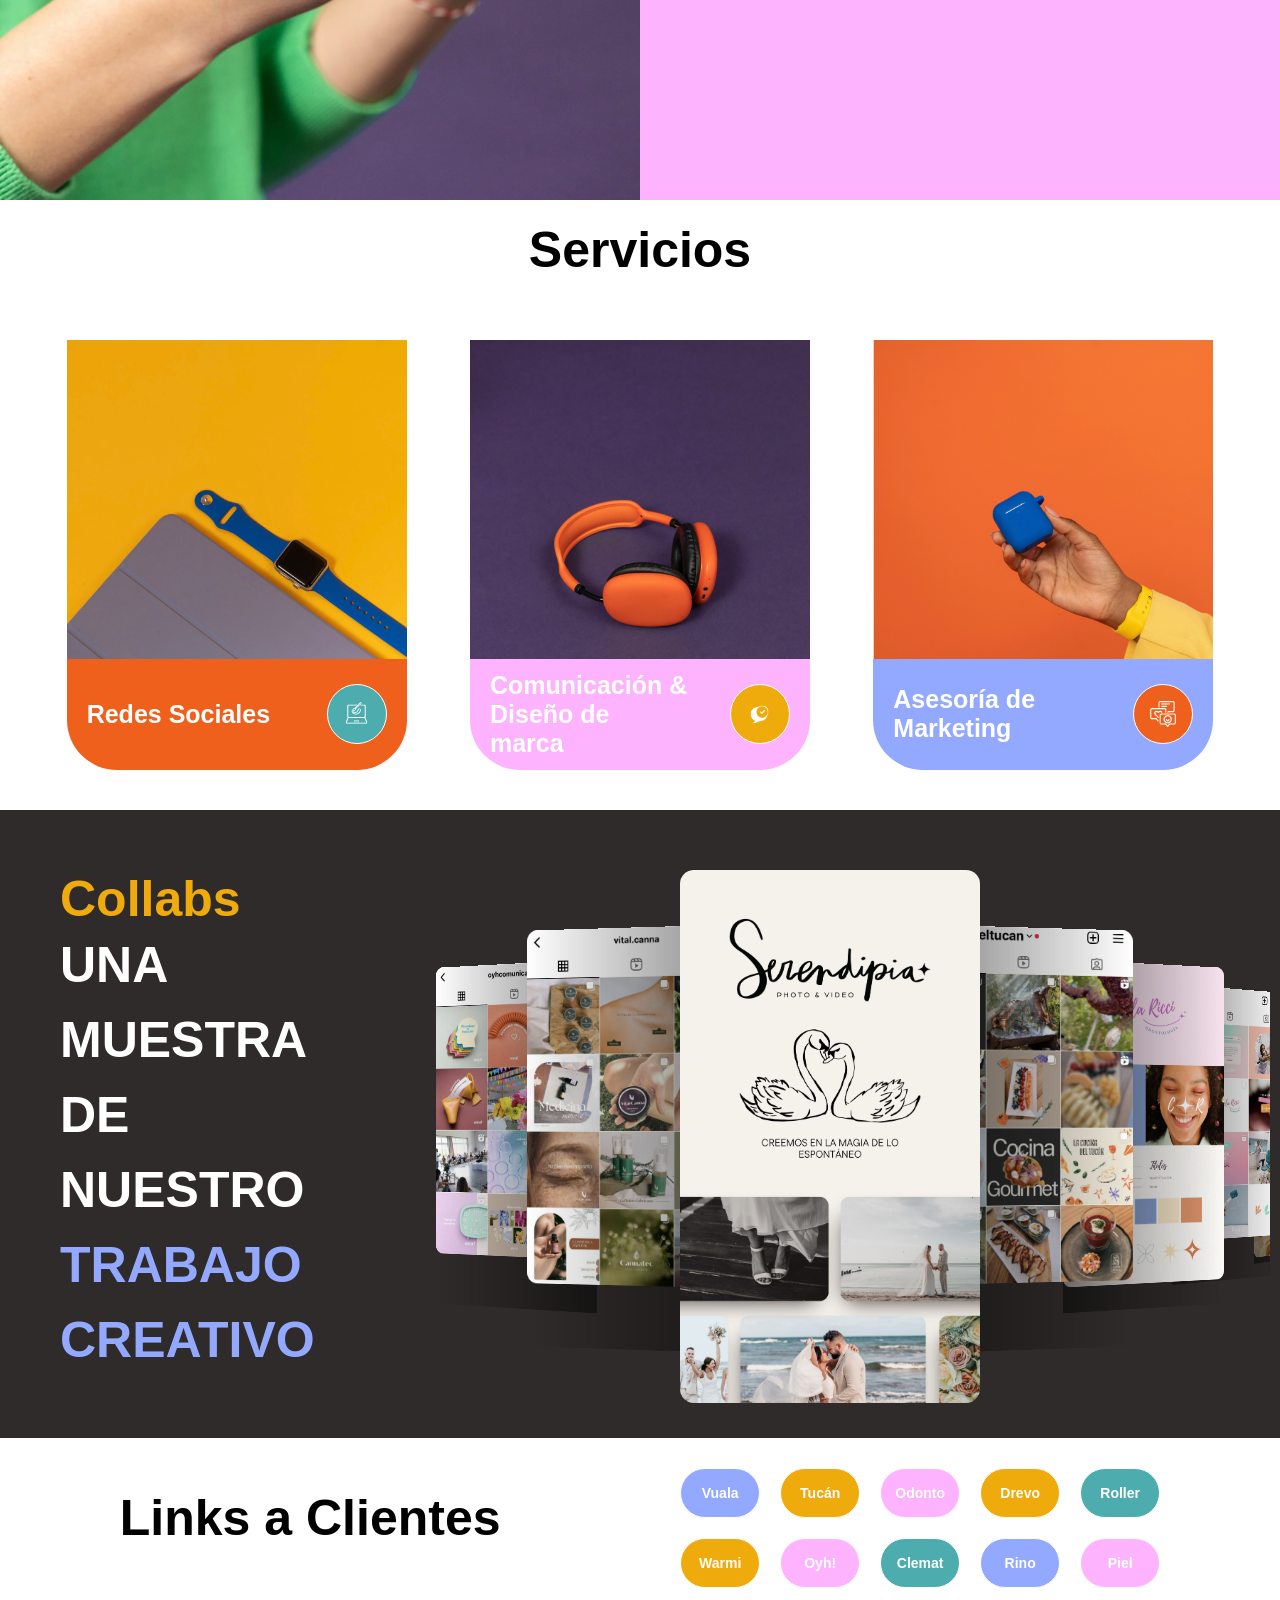
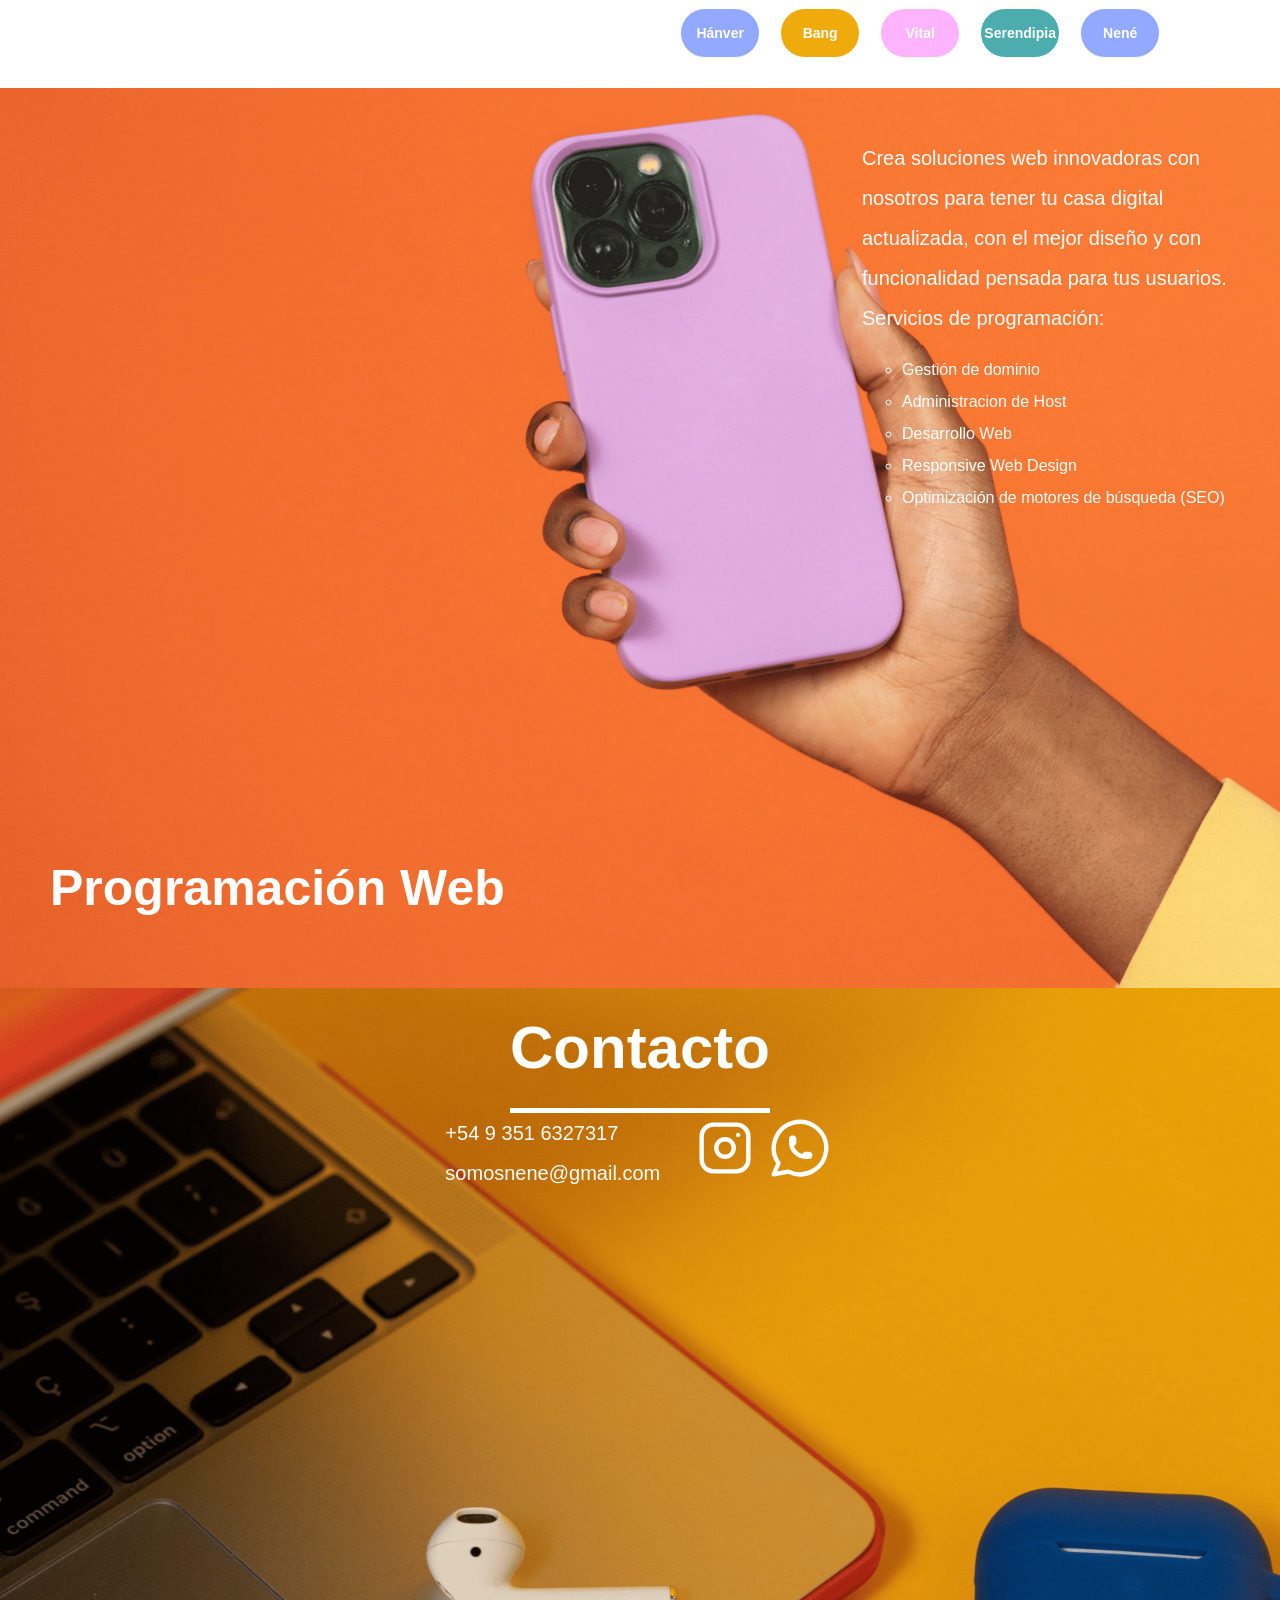
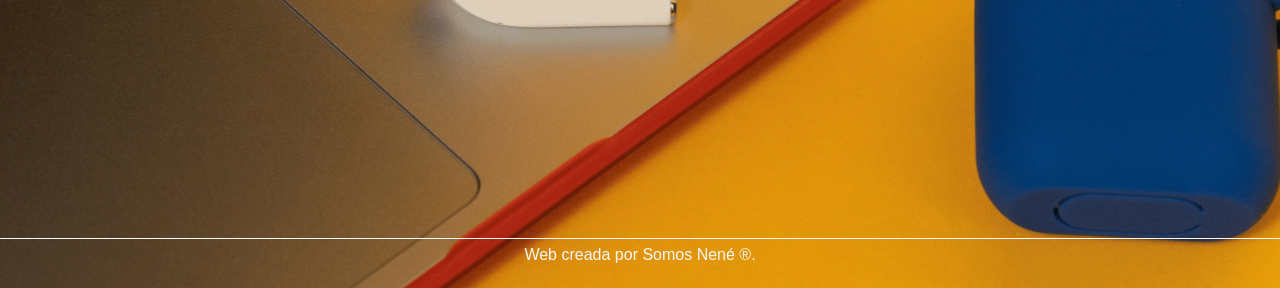
==== commit 819ba517: "bundle images" ====
--- a/index.html
+++ b/index.html
@@ -272,7 +272,7 @@
                 <p><a href="mailto:somosnene@gmail.com" target="_blank">somosnene@gmail.com</a></p>
             </div>
             <div>
-                <a href="https://www.instagram.com/oyhcomunicacion/?hl=es" target="_blank">
+                <a href="https://www.instagram.com/somos.nene" target="_blank">
                     <svg xmlns="http://www.w3.org/2000/svg" class="icon icon-tabler icon-tabler-brand-instagram" width="70" height="70" viewBox="0 0 24 24" stroke-width="1.5" stroke="#ffffff" fill="none" stroke-linecap="round" stroke-linejoin="round">
                         <path stroke="none" d="M0 0h24v24H0z" fill="none"/>
                         <path d="M4 4m0 4a4 4 0 0 1 4 -4h8a4 4 0 0 1 4 4v8a4 4 0 0 1 -4 4h-8a4 4 0 0 1 -4 -4z" />
@@ -302,6 +302,7 @@
     <script src="https://cdn.jsdelivr.net/npm/swiper@11/swiper-bundle.min.js"></script>
 
     <script src="app.js"></script>
+
     
 </body>
 </html>
--- a/style/styles.css
+++ b/style/styles.css
@@ -100,11 +100,16 @@
     display: flex;
     justify-content: center;
     flex-direction: column;
-    align-items: center;
-    background-image: url(../assets/images/headingAmarillo.png);
+    align-items: center;    
     background-repeat: no-repeat;
     background-size: cover;
     height: 100vh;
+}
+.notwebp header{
+    background-image: url(../assets/images/headingAmarillo.png);
+}
+.webp header{
+    background-image: url(../assets/images/headingAmarillo.webp);
 }
 @media (min-width:768px) {
     .ordenButtons{
@@ -162,14 +167,19 @@
 }
 
 
-.quienesSomos{
-    background-image: url(../assets/images/violetaCelu.png);
+.quienesSomos{    
     background-repeat: no-repeat;
     padding: 2rem;
     background-size: cover;
     display: flex;
     flex-direction: column;
     align-items: center;
+}
+.notwebp .quienesSomos{
+    background-image: url(../assets/images/violetaCelu.png);
+}
+.webp .quienesSomos{
+    background-image: url(../assets/images/violetaCelu.webp);
 }
 .quienesSomos-div{
     width: 100%;
@@ -289,13 +299,23 @@
 .servicios-card:hover .servicios-card-overlay{
     height: 100%;    
 }
-.servicios-redes{
+.notwebp .servicios-redes{
     background-image: url(../assets/images/cardAmarilla.png);
 }
-.servicios-generacion{
+.webp .servicios-redes{
+    background-image: url(../assets/images/cardAmarilla.webp);
+
+}
+.notwebp .servicios-generacion{
     background-image: url(../assets/images/cardVioleta.png);
 }
-.servicios-asesoria{
+.webp .servicios-generacion{
+    background-image: url(../assets/images/cardVioleta.webp);
+}
+.notwebp .servicios-asesoria{
+    background-image: url(../assets/images/cardNaranja.png);
+}
+.webp .servicios-asesoria{
     background-image: url(../assets/images/cardNaranja.png);
 }
 .servicios-card-titulo{
@@ -483,7 +503,7 @@
 /* programación */
 .programacion-web{
     padding: 5rem;
-    background-image: url(../assets/images/naranjaCelu.png);
+    
     background-repeat: no-repeat;
     background-size: cover;
     height: 100vh;
@@ -492,6 +512,12 @@
     flex-direction: column;
     justify-content: space-around;    
 }
+.notwebp .programacion-web{
+    background-image: url(../assets/images/naranjaCelu.png);
+}
+.webp .programacion-web{
+    background-image: url(../assets/images/naranjaCelu.webp);
+}
 @media (min-width: 768px) {
     .programacion-web{
         flex-direction:row;
@@ -510,13 +536,19 @@
 .contacto{
     color:var(--blanco);
     height: 100vh;
-    background-image: url(../assets/images/amarillloContacto.png);
+    
     background-size: cover;
     background-repeat: no-repeat;
     display: flex;
     flex-direction: column;
     justify-content: flex-start;
     align-items: center;
+}
+.notwebp .contacto{
+    background-image: url(../assets/images/amarillloContacto.png);
+}
+.webp .contacto{
+    background-image: url(../assets/images/amarillloContacto.webp);
 }
 .contacto h1{
     text-transform: none;
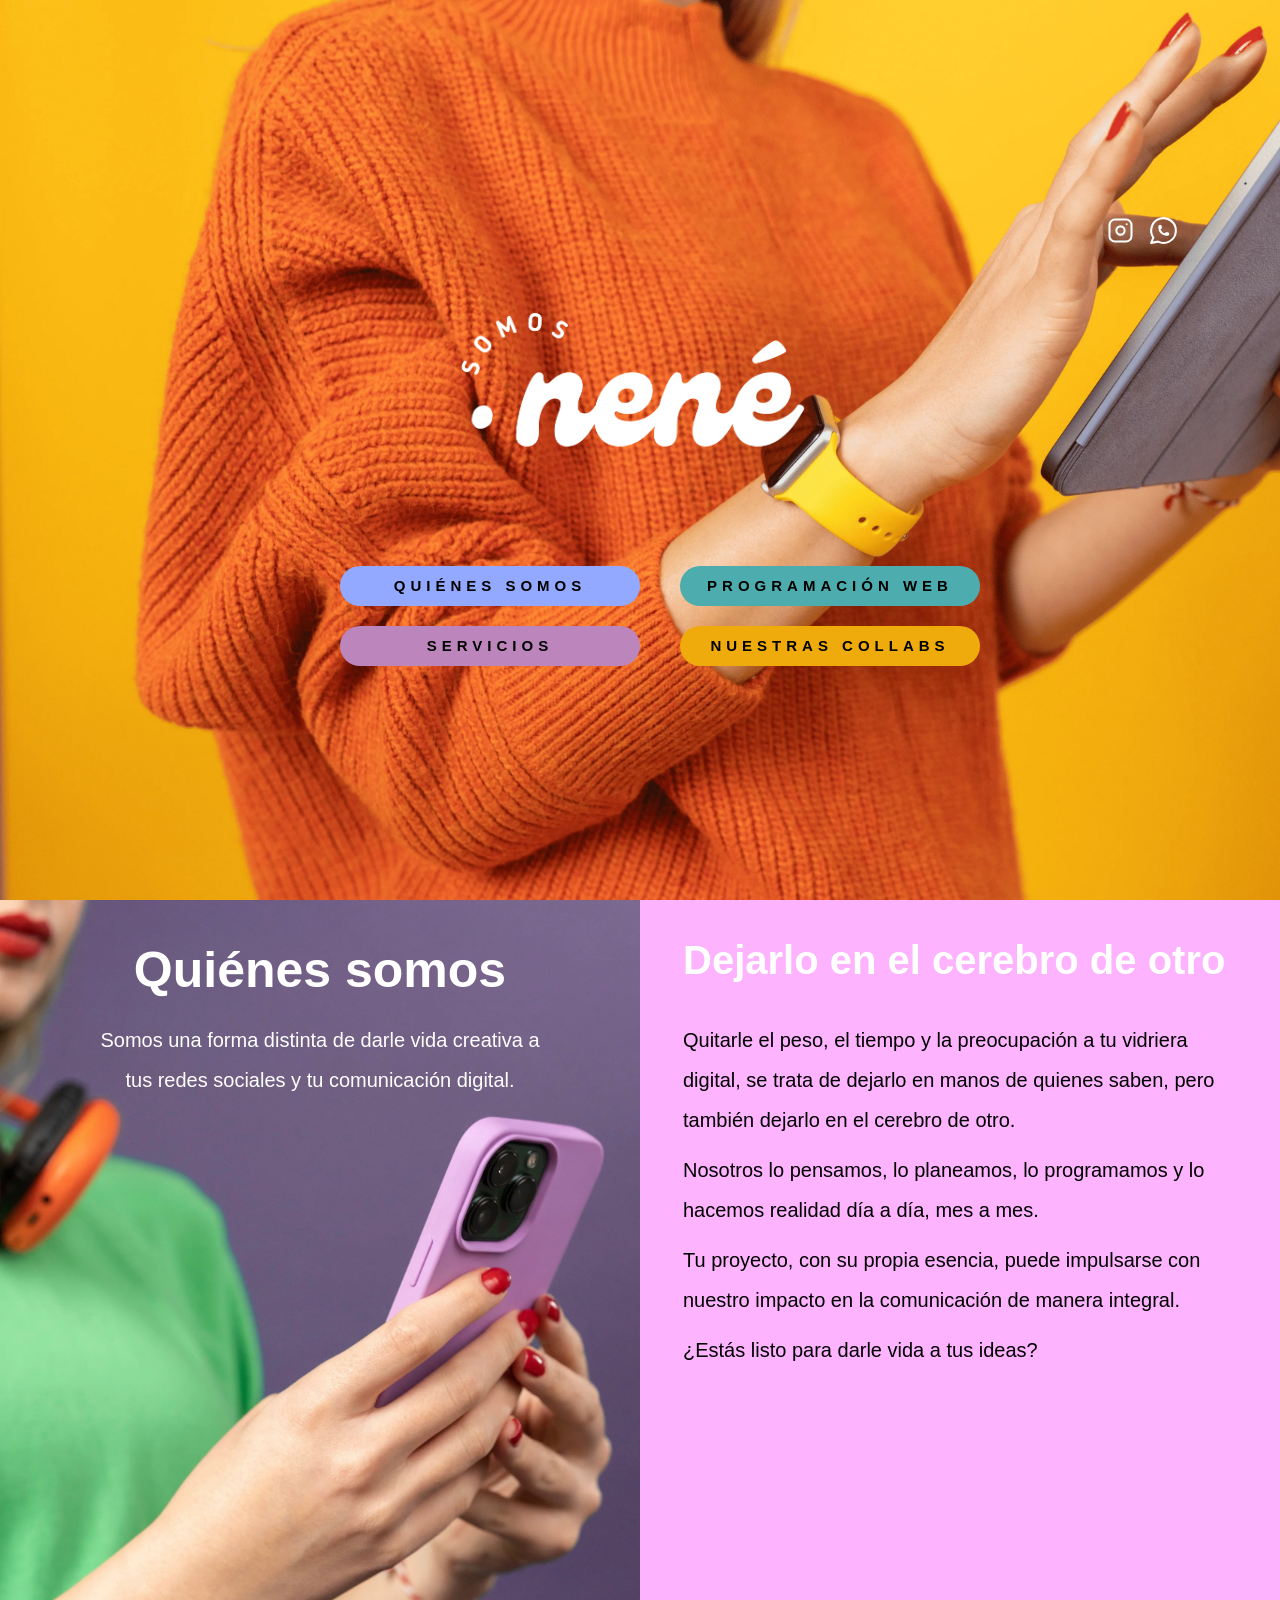
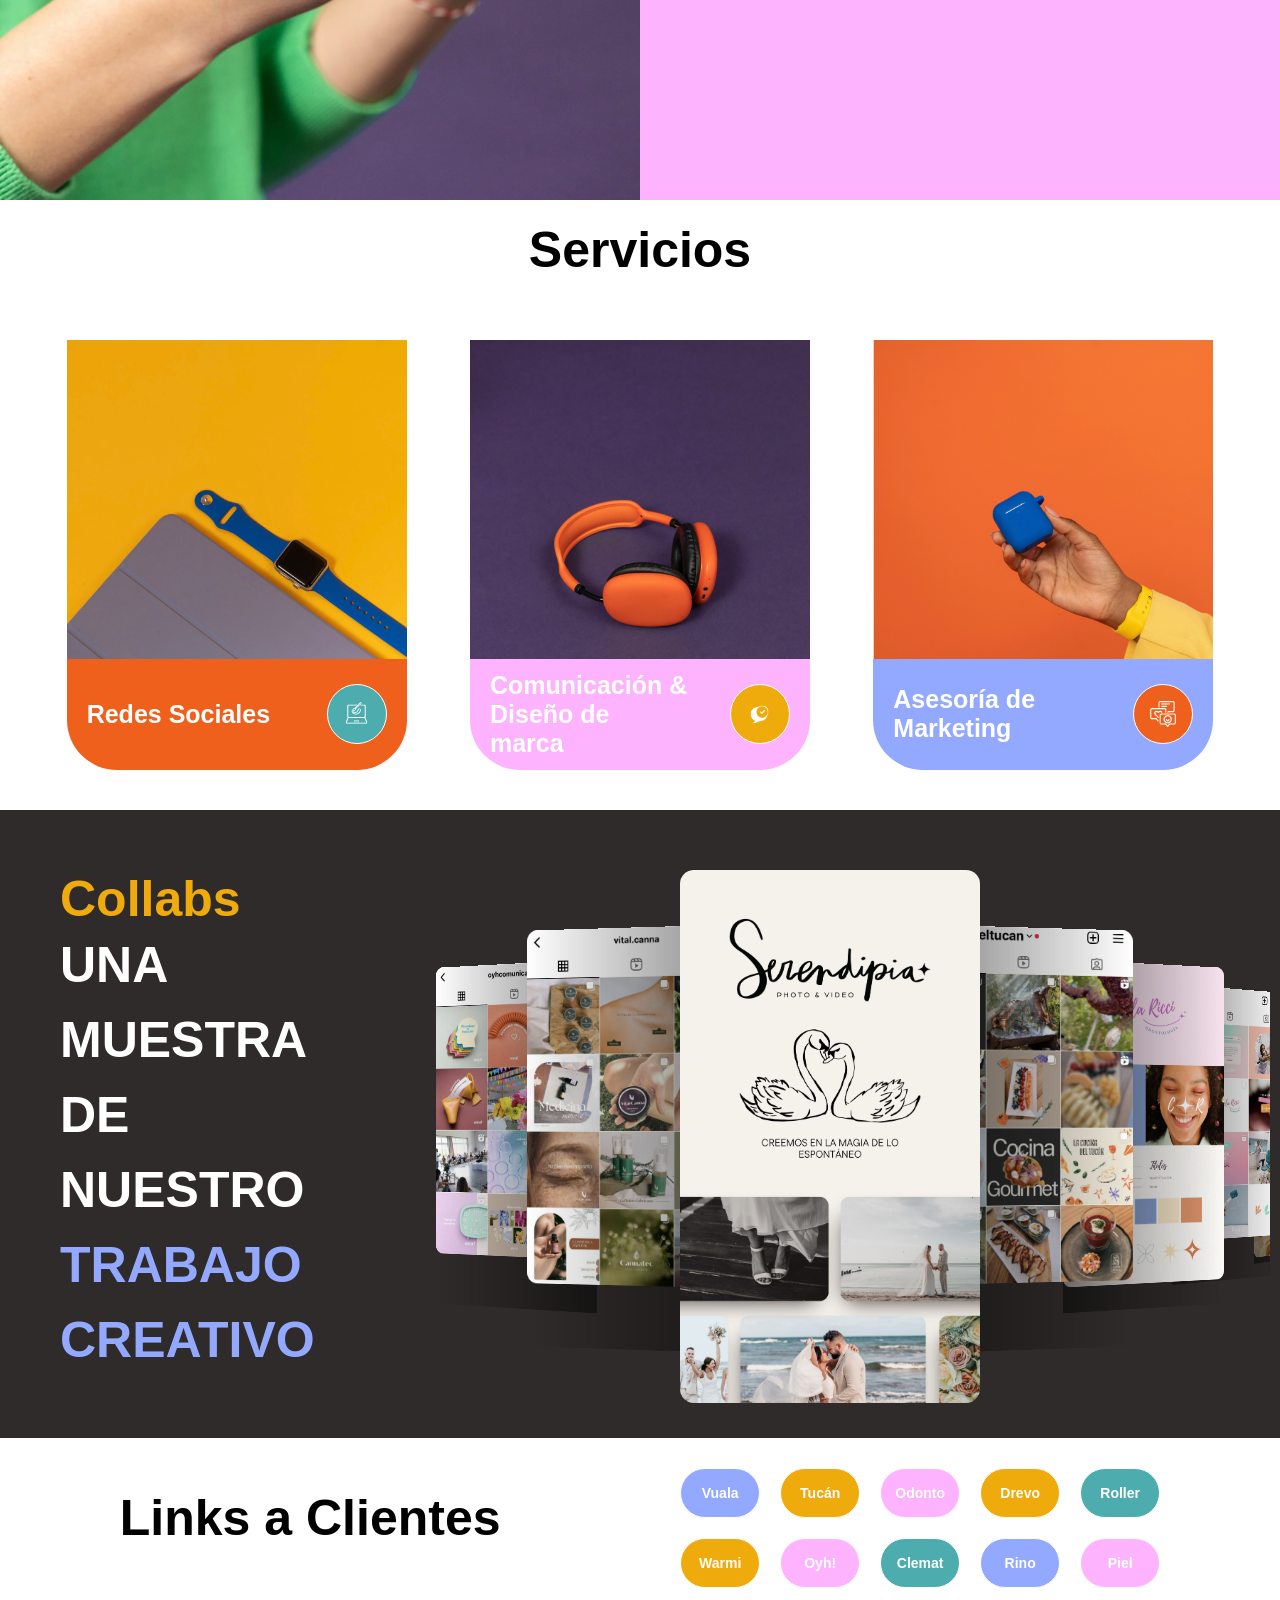
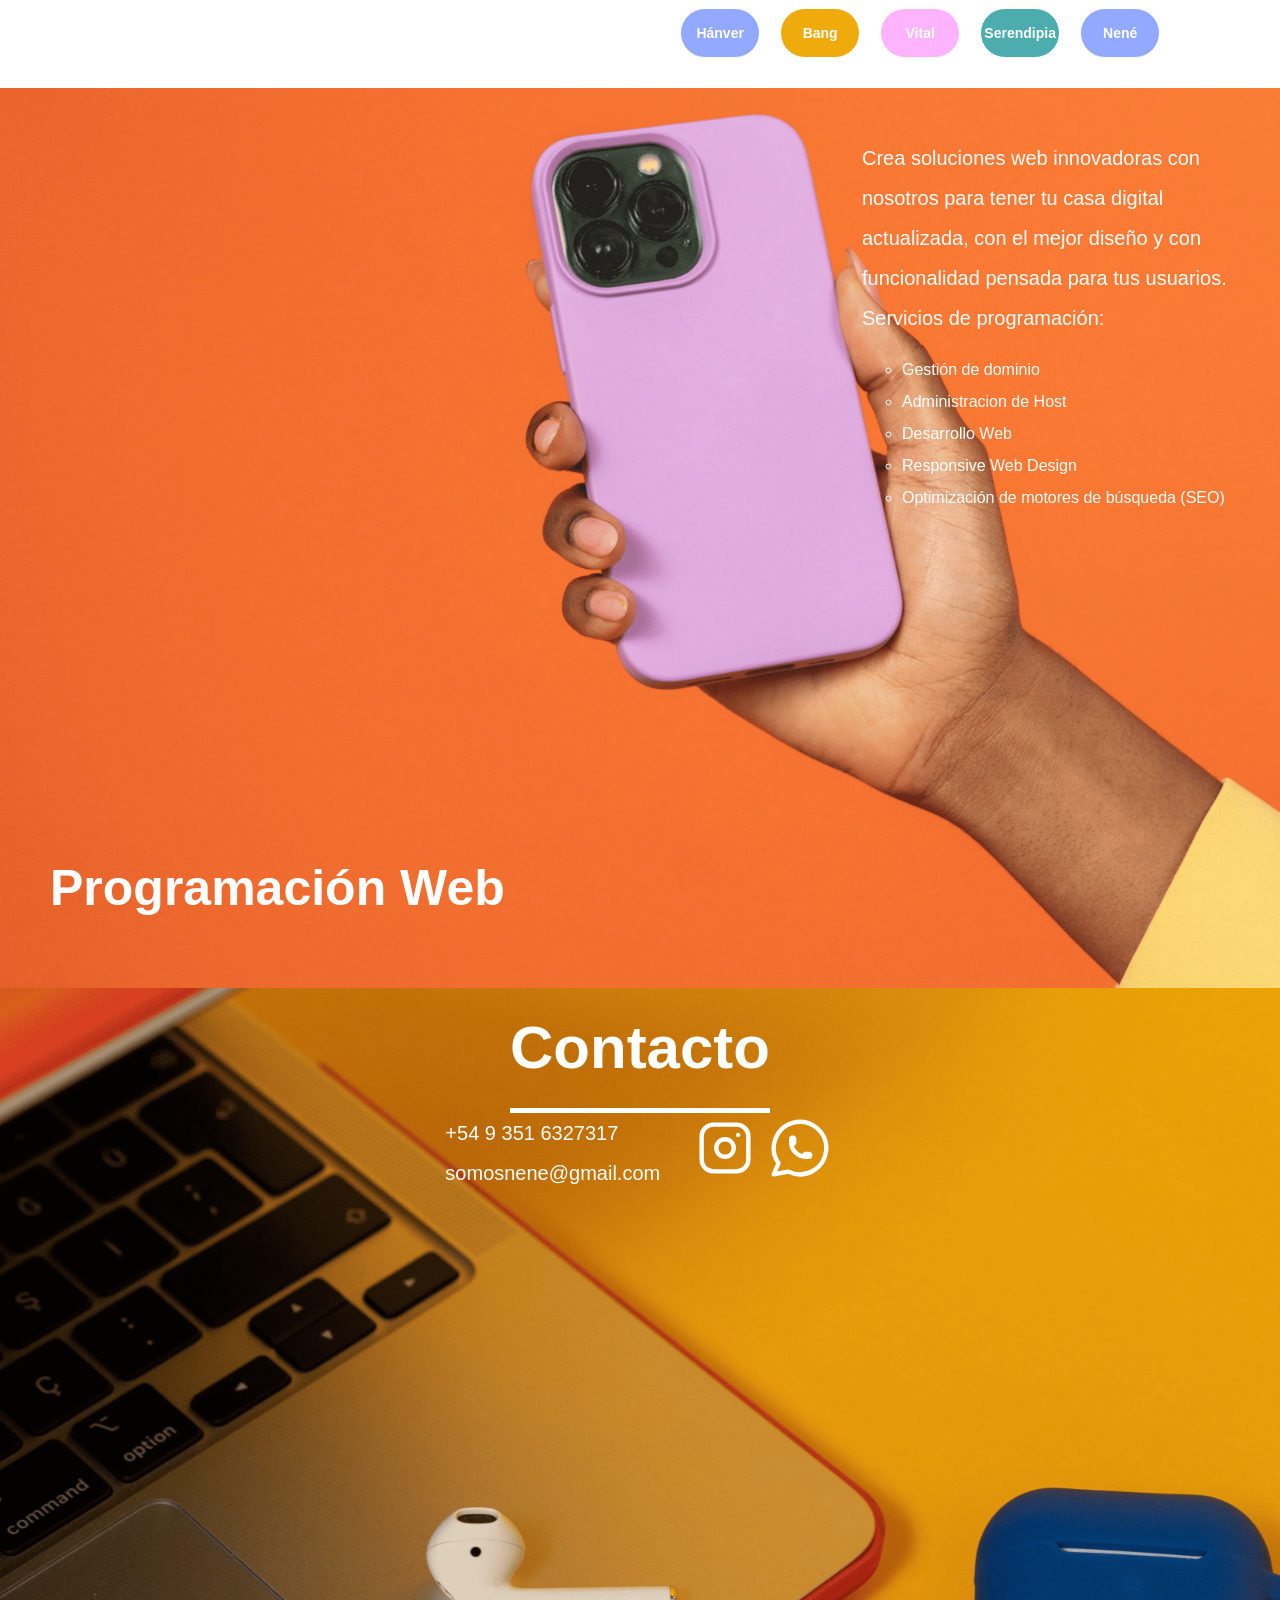
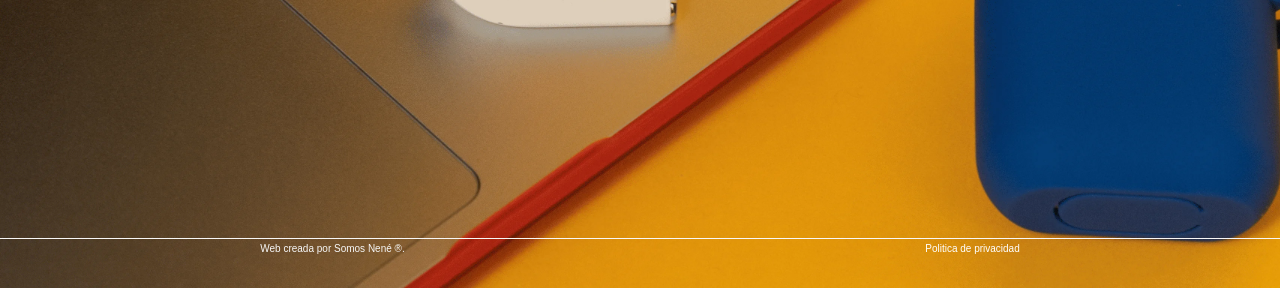
==== commit 7ae9046d: "agregando plitica" ====
--- a/index.html
+++ b/index.html
@@ -5,9 +5,21 @@
     <title>Somos Nené</title>
     <link rel="shortcut icon" href="./assets/images/somosNene.png" type="image/x-icon">
 
-    <meta name="description" content="Somos una agencia que diseña, crea y proyecta tu identidad en las redes. Juntos creamos desde el Branding, la paleta de colores, tu comunicación y diseñamos tus posts y, también, la Web de tu emprendimiento">
-    <meta name="keywords" content="Marketing, comunity manager, redes, branding, comunicación, post">
+    <title>Somos Nene | Agencia de Marketing Digital, Branding y Redes</title>
+    <meta name="description" content="Somos una agencia que diseña, crea y proyecta la identidad digital de tu marca. Desde el branding y la paleta de colores hasta la comunicación, los posts y tu sitio web.">
+    <meta name="keywords" content="marketing digital, community manager, redes sociales, branding,  comunicación visual, diseño de posts, diseño web, identidad de marca, agencia de marketing,  Argentina">
+    <meta name="robots" content="index, follow">
+    <link rel="canonical" href="https://somosnene.com.ar/">
+
+    <meta property="og:title" content="Somos Nene | Agencia de Marketing Digital y Branding">
+    <meta property="og:description" content="Diseñamos tu identidad en redes: branding, comunicación,   diseño de posts y desarrollo web. Tu marca, con propósito y estilo.">
+    <meta property="og:type" content="website">
+    <meta property="og:url" content="https://somosnene.com.ar/">
+    <meta property="og:image" content="https://somosnene.com.ar/assets/headingAmarillo.png"> 
+    <meta property="og:site_name" content="Somos Nene">
+
     
+
 
     <link rel="stylesheet" href="./style/swiper.css">
 
@@ -19,7 +31,7 @@
 
 </head>
 <body>
-    <header>
+    <header class="header">
         <div class="redes">
             <a href="https://www.instagram.com/somos.nene" target="_blank">
                 <svg xmlns="http://www.w3.org/2000/svg" class="icon icon-tabler icon-tabler-brand-instagram" width="33" height="33" viewBox="0 0 24 24" stroke-width="1.5" stroke="#ffffff" fill="none" stroke-linecap="round" stroke-linejoin="round">
@@ -294,8 +306,9 @@
         </div>
         
     </div>
-    <footer>
-        Web creada por Somos Nené ®.
+    <footer class="footer">
+        <p>Web creada por Somos Nené ®.</p>
+     <a href="index.html"> <p class="nav">Politica de privacidad</p></a>
     </footer>
   
    
--- a/style/styles.css
+++ b/style/styles.css
@@ -95,7 +95,7 @@
     gap: 1rem;
     margin-right: 20rem;
 }
-header{
+.header{
     color: white;
     display: flex;
     justify-content: center;
@@ -574,7 +574,43 @@
 /* Footer */
 footer{
     border-top: 1px #f7f7f7 solid;
-    margin-top: -5rem;
+    margin-top: -10rem;
     color: #f7f7f7;
-    text-align: center;
-}
+    text-align: center;    
+}
+.nav{
+    text-decoration: none;
+
+    color: var(--blanco);
+}
+
+@media (min-width: 768px) {
+    .footer{
+        
+        display: flex;
+        justify-content: space-around;
+        margin-top: -5rem;
+    }
+    .footer p {
+        font-size: 1rem;
+    }
+}
+/* Politica */
+.politica{
+   color: white;
+    display: flex;
+    justify-content: center;
+    flex-direction: column;
+    align-items: center;    
+    background-repeat: no-repeat;
+    background-size: cover;
+    padding: 5rem 5rem 15rem 5rem;
+
+}
+
+
+@media (min-width: 768px) {
+    .politica{
+     padding: 5rem 35rem;
+    }
+}
